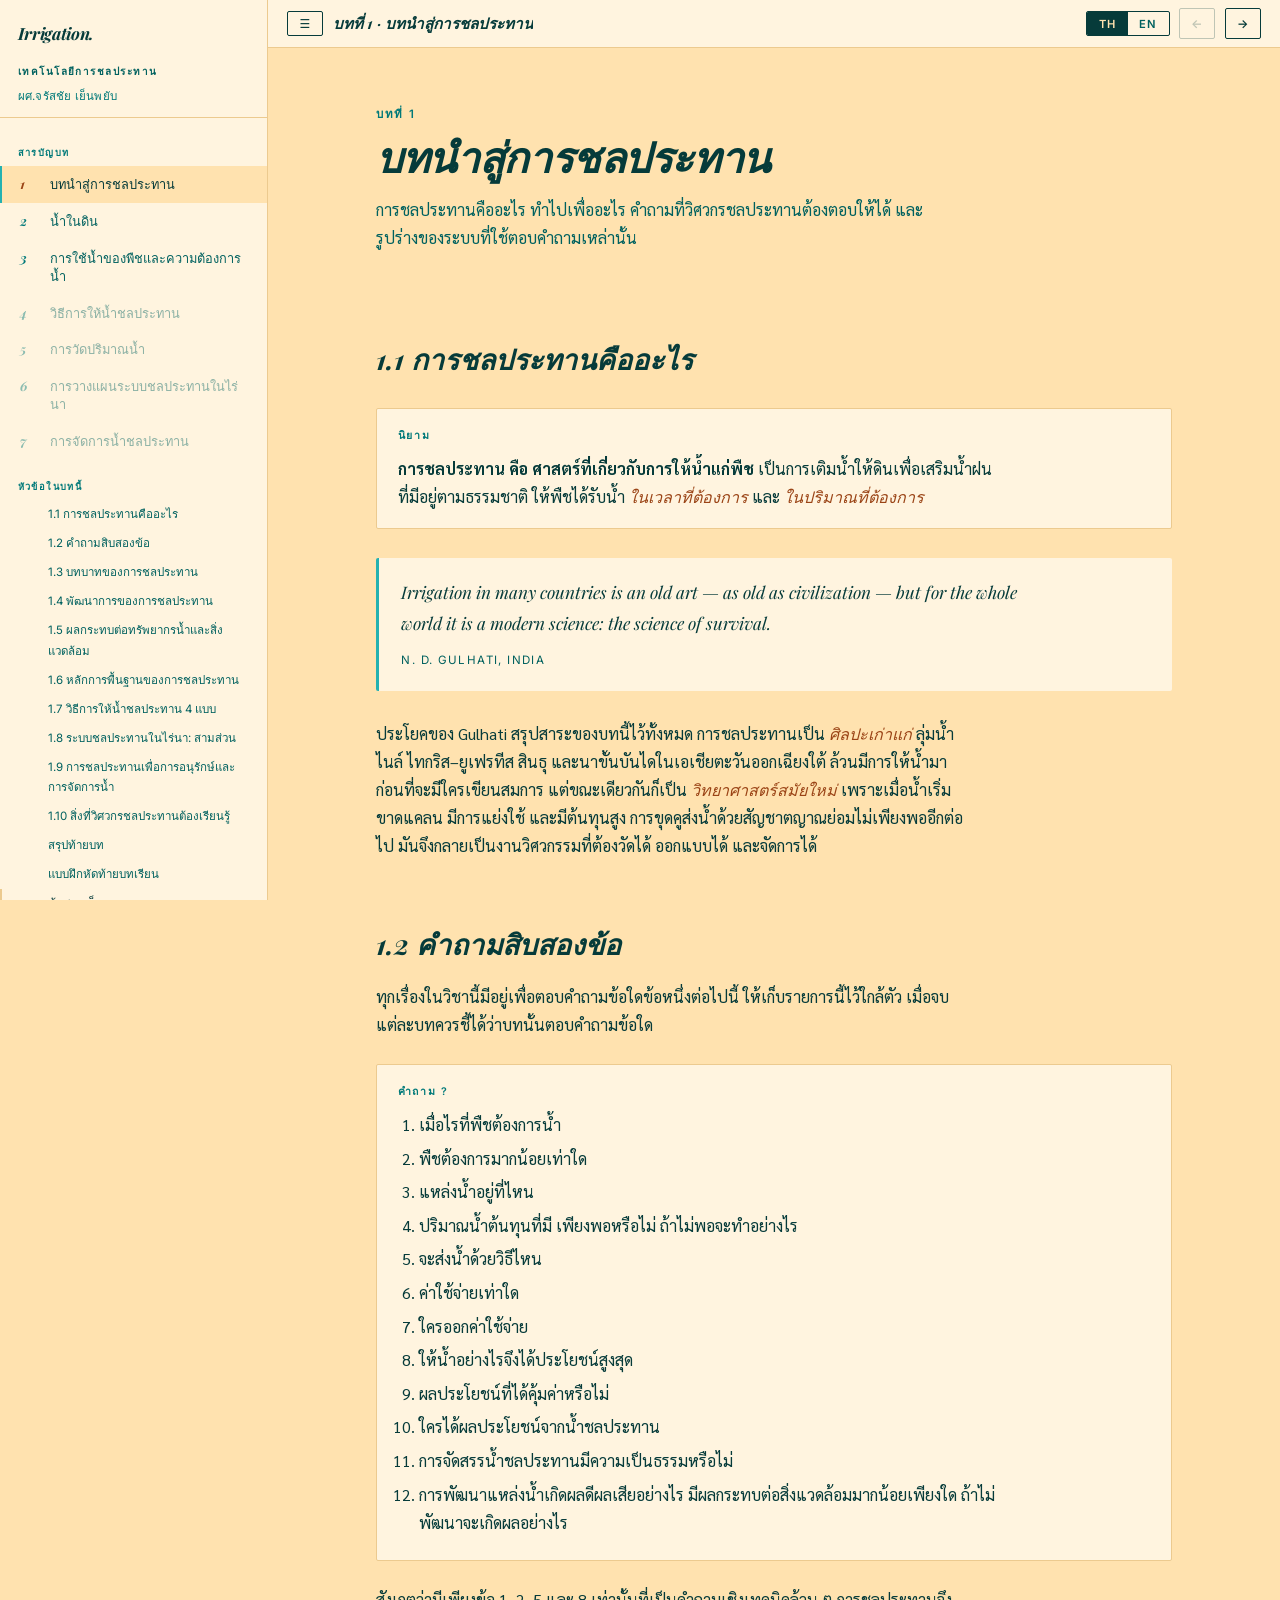
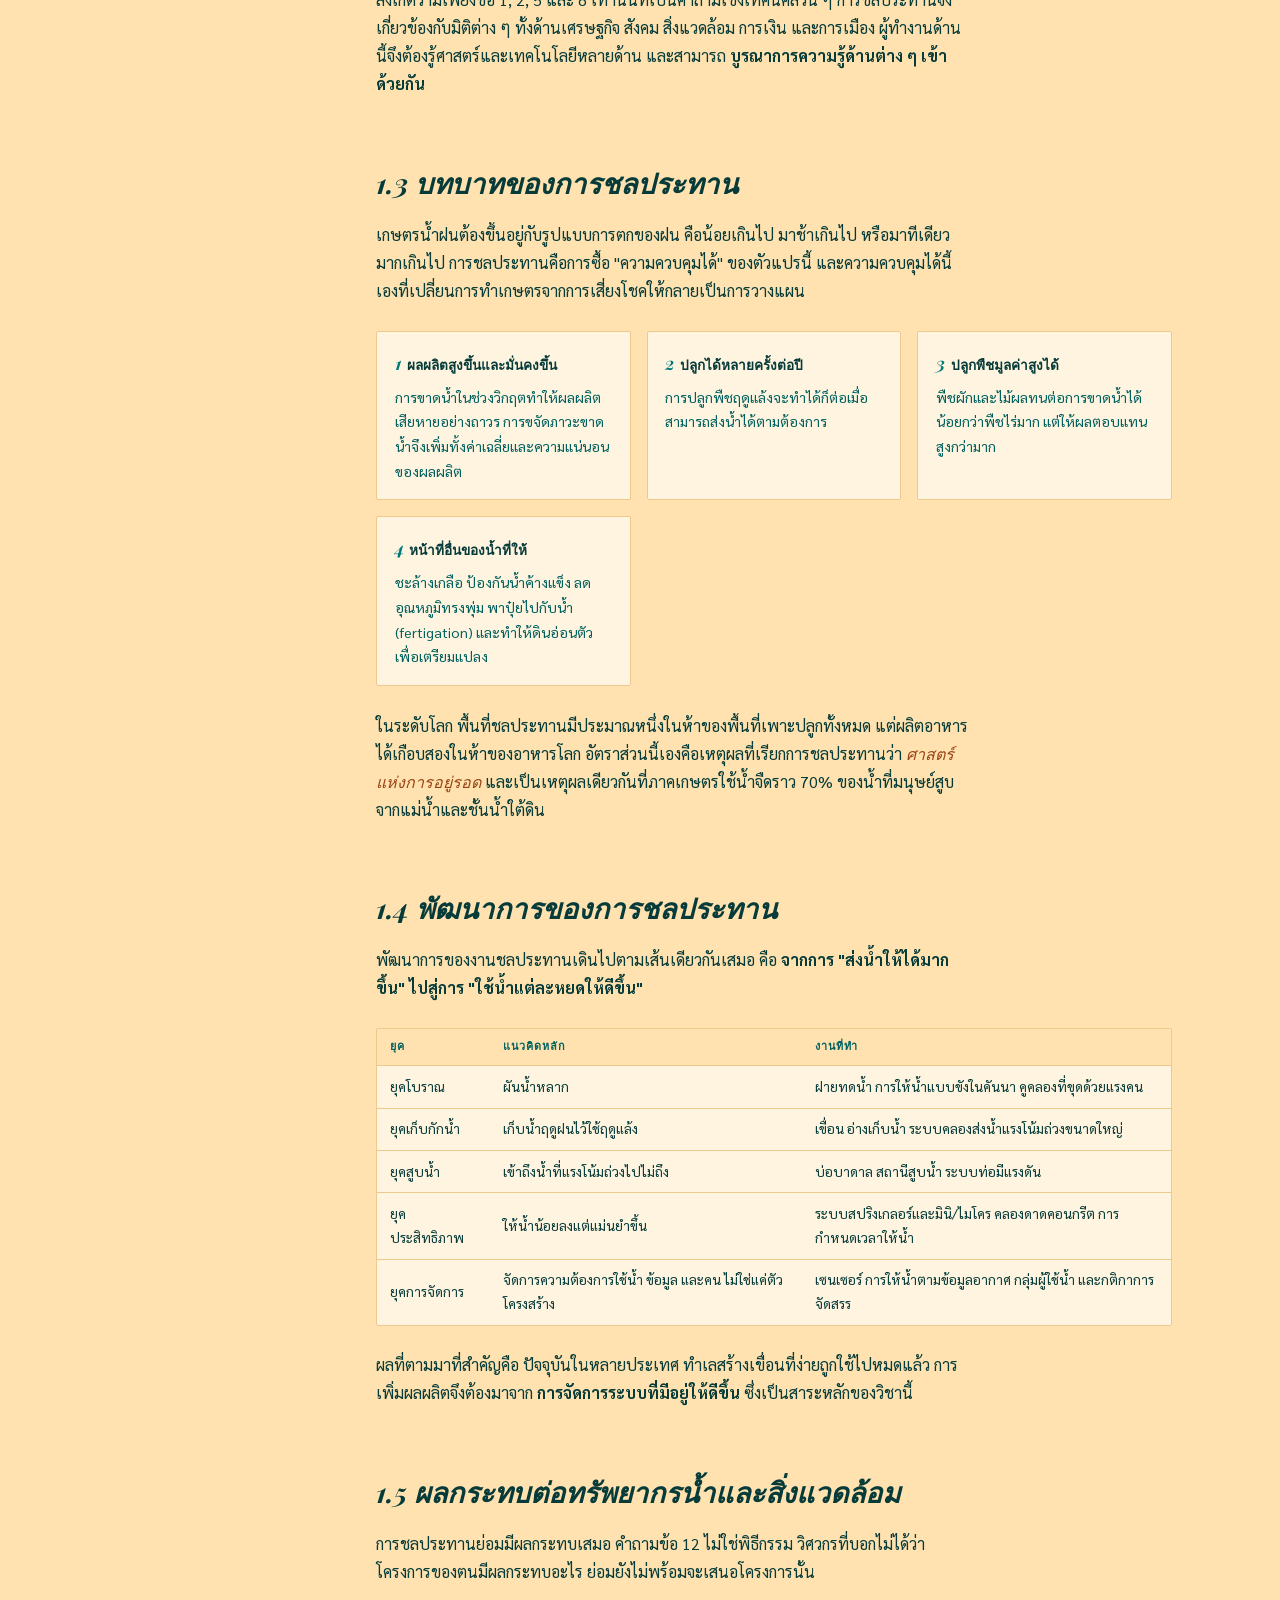
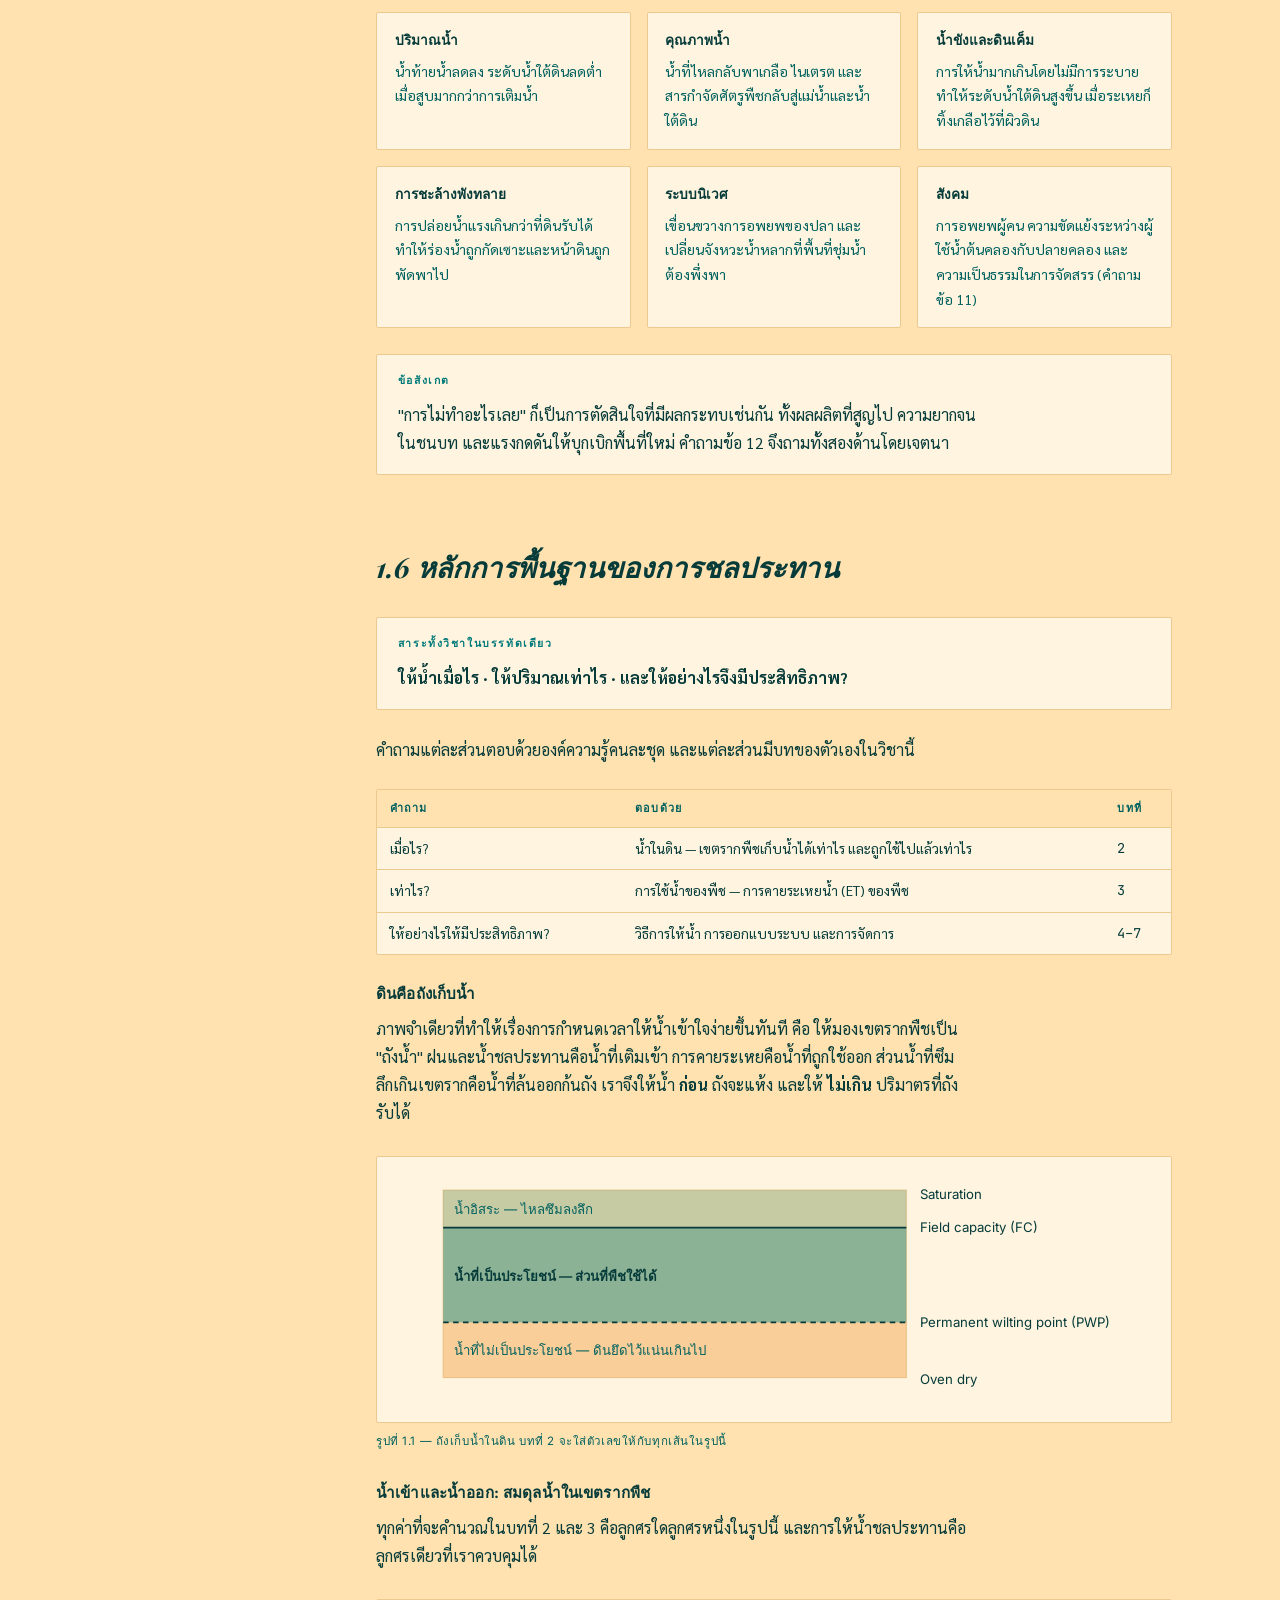
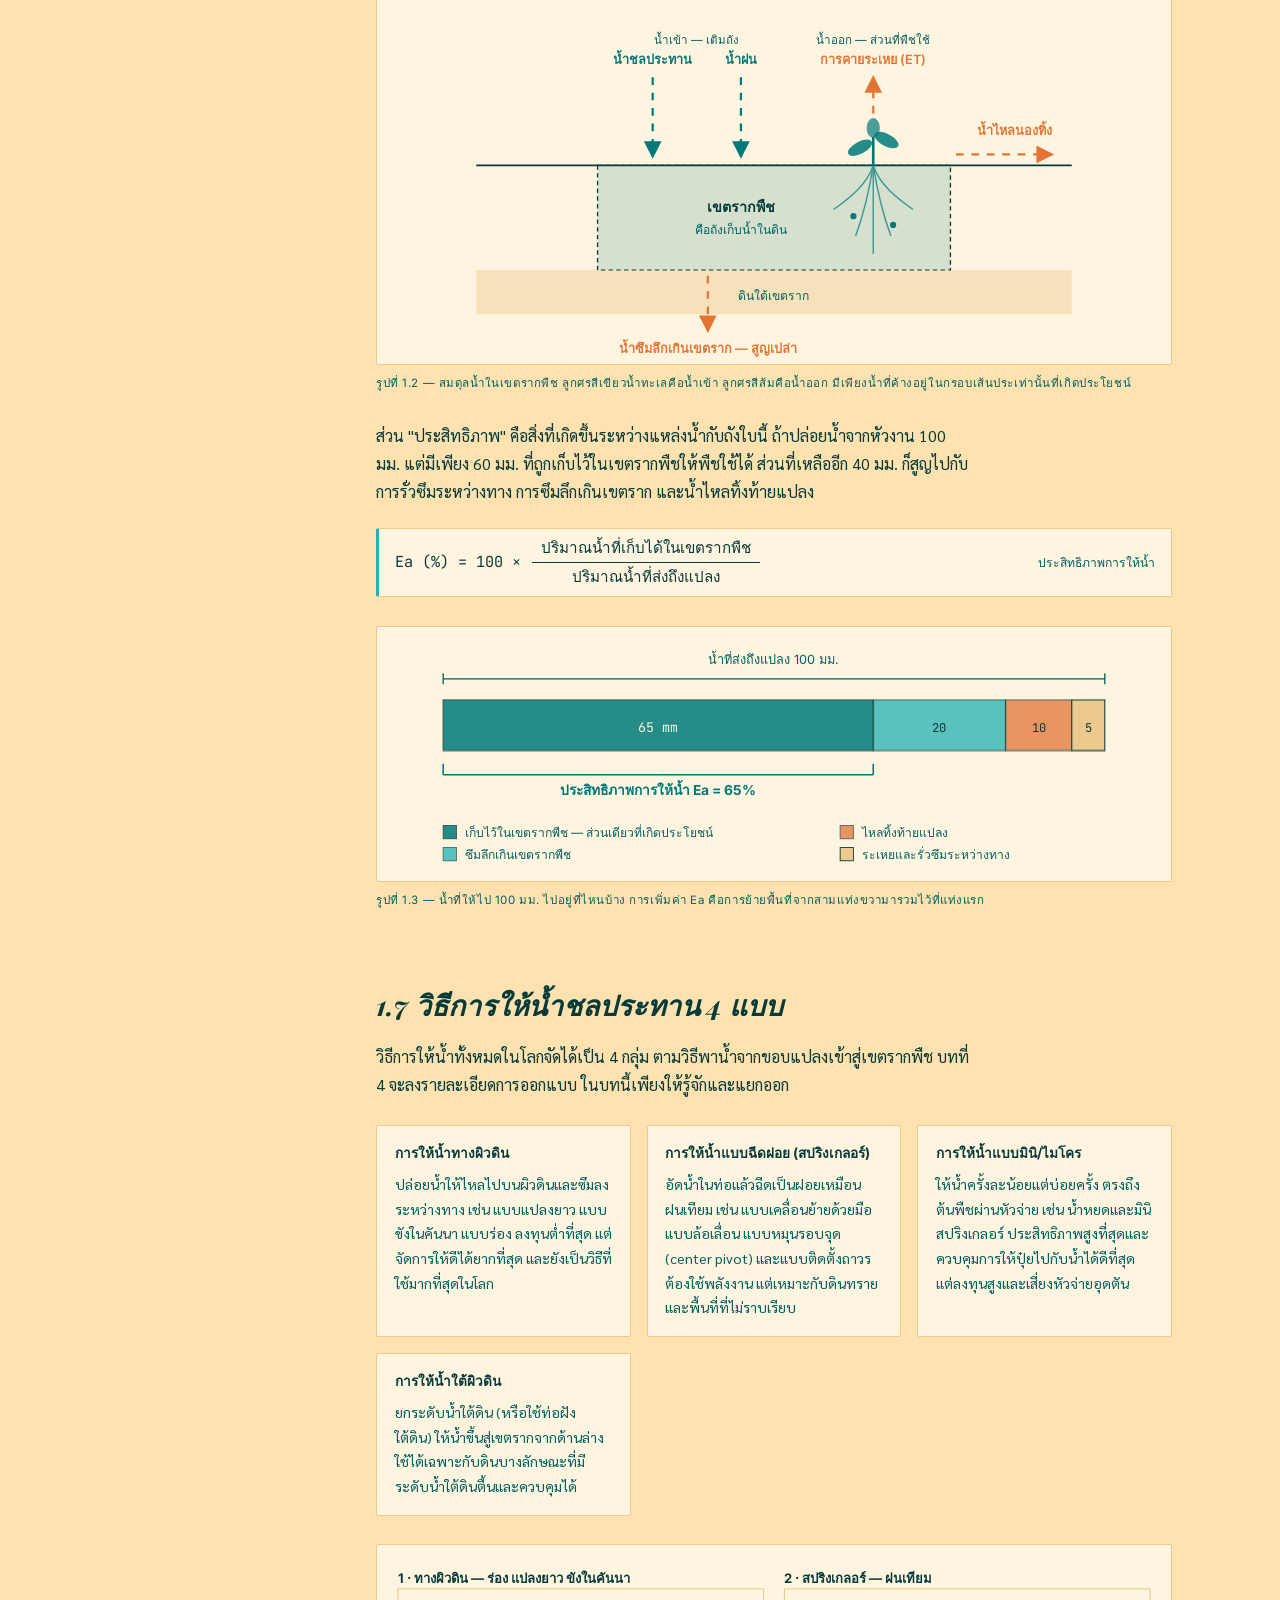
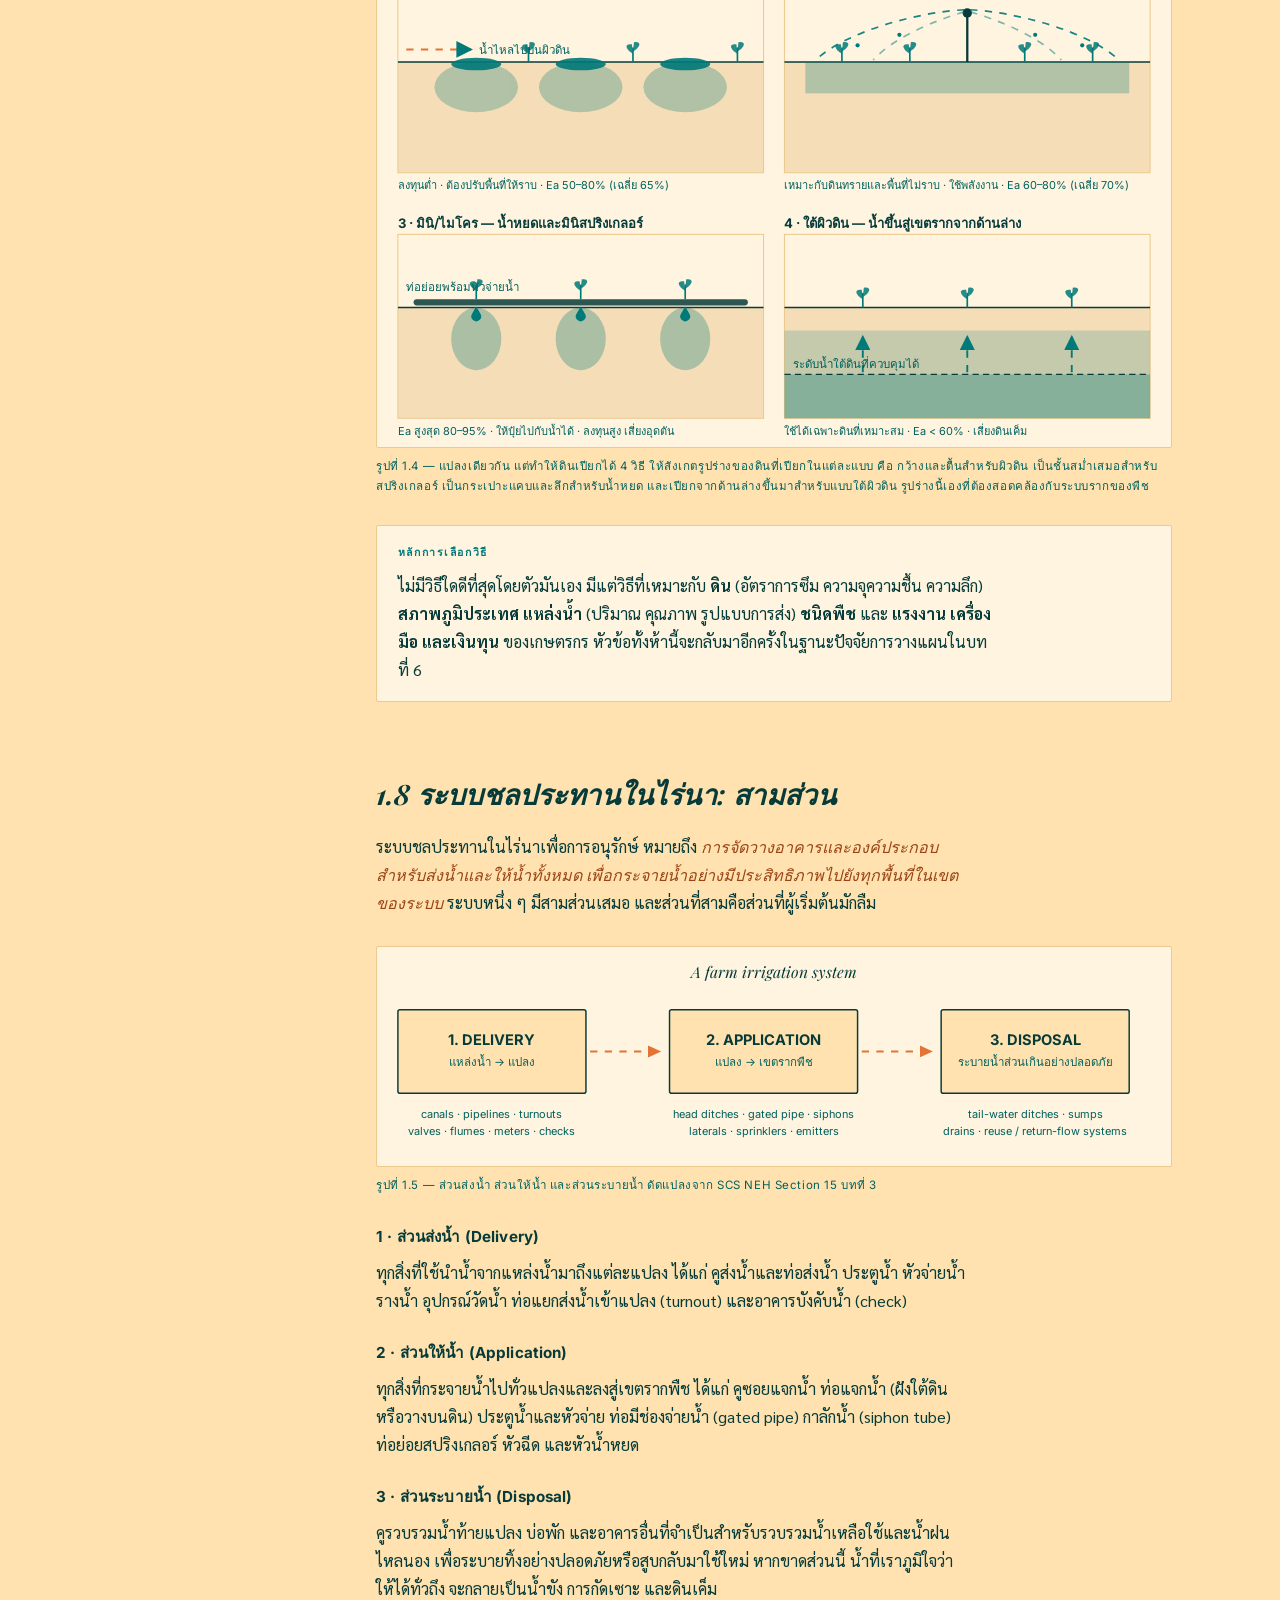
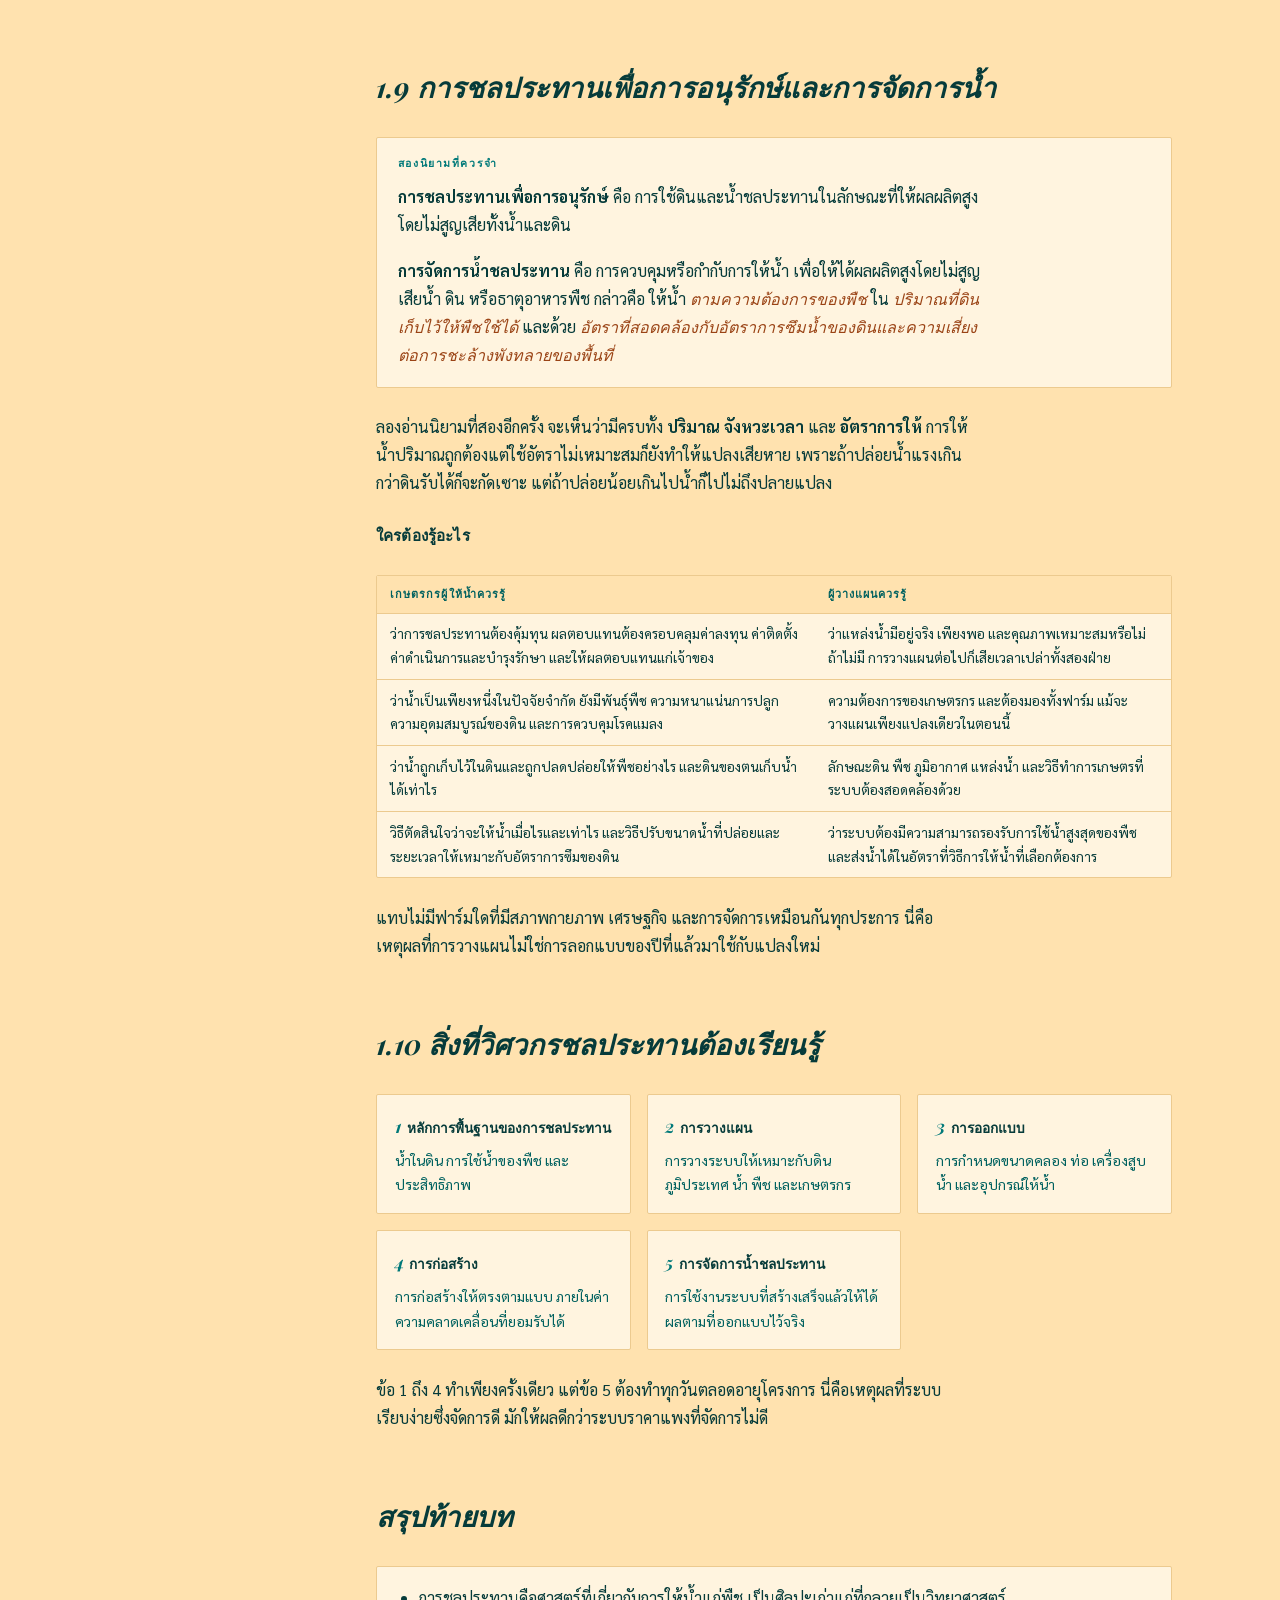
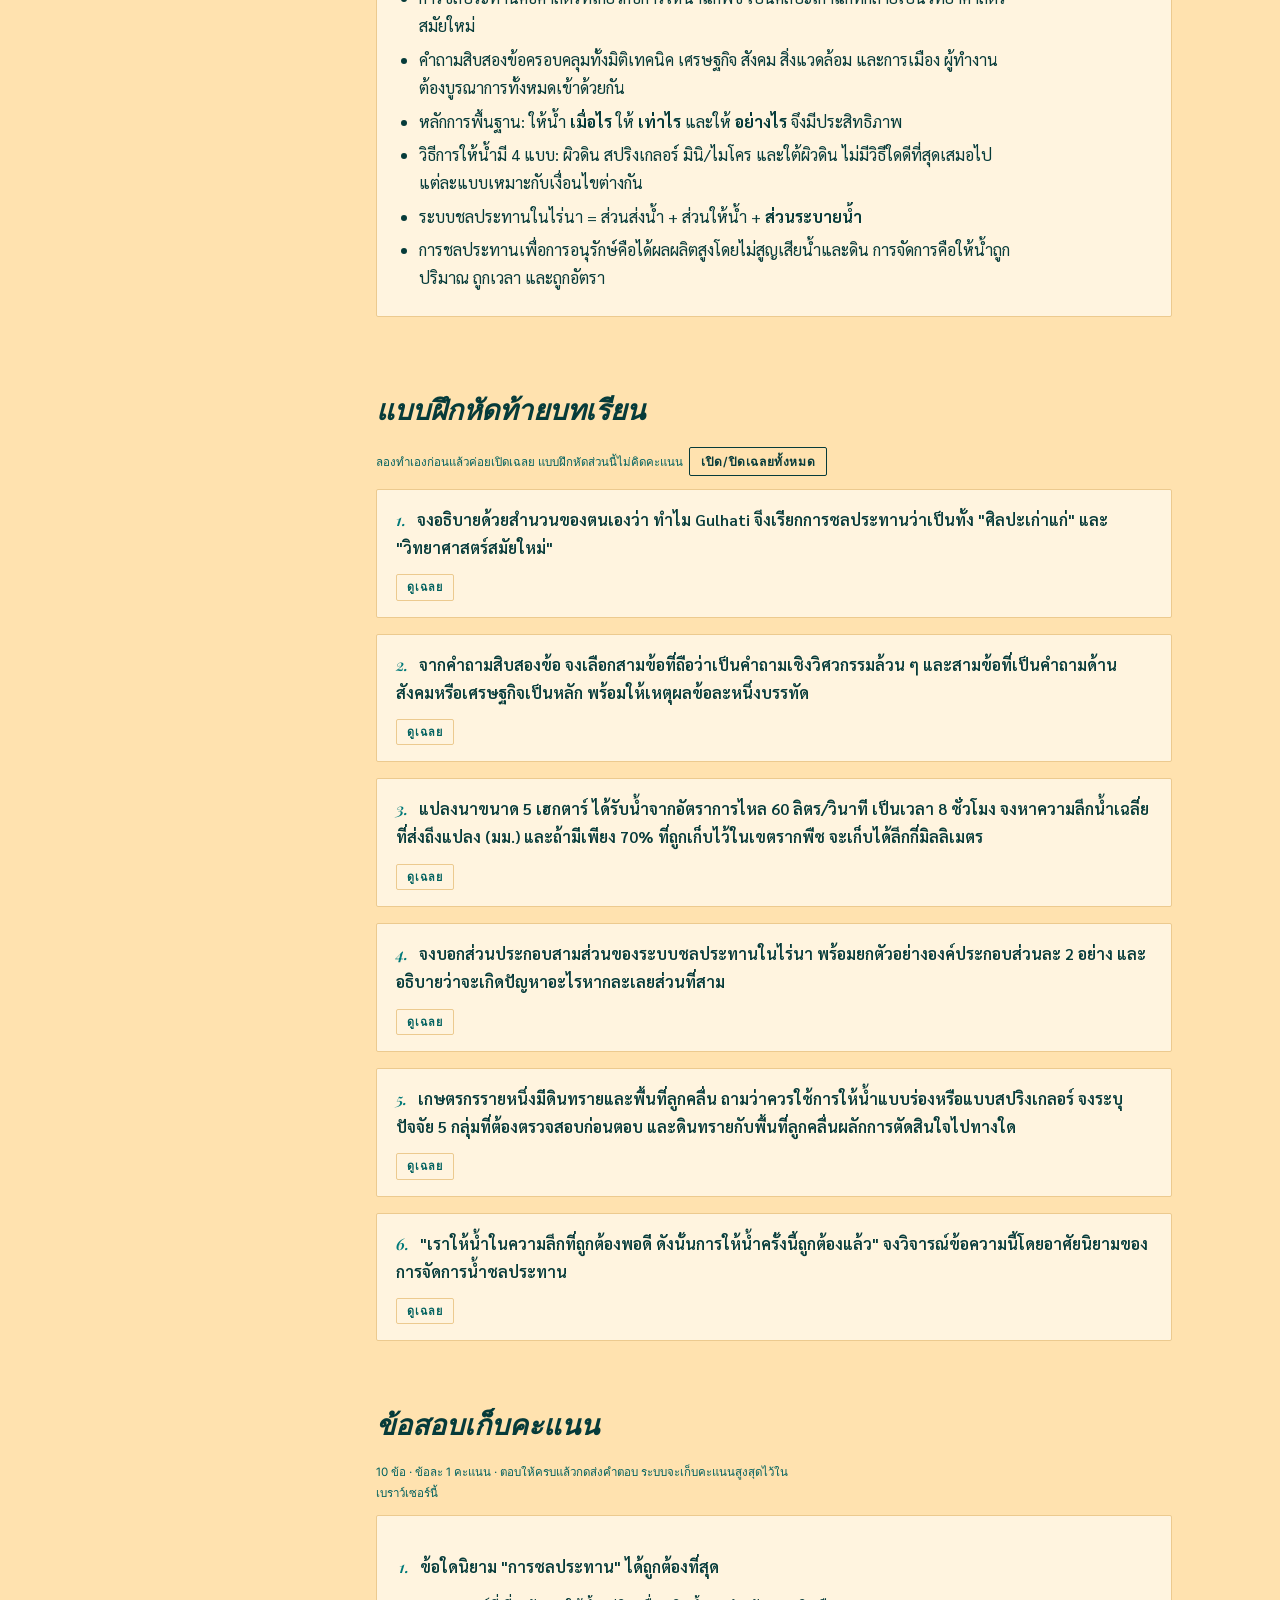
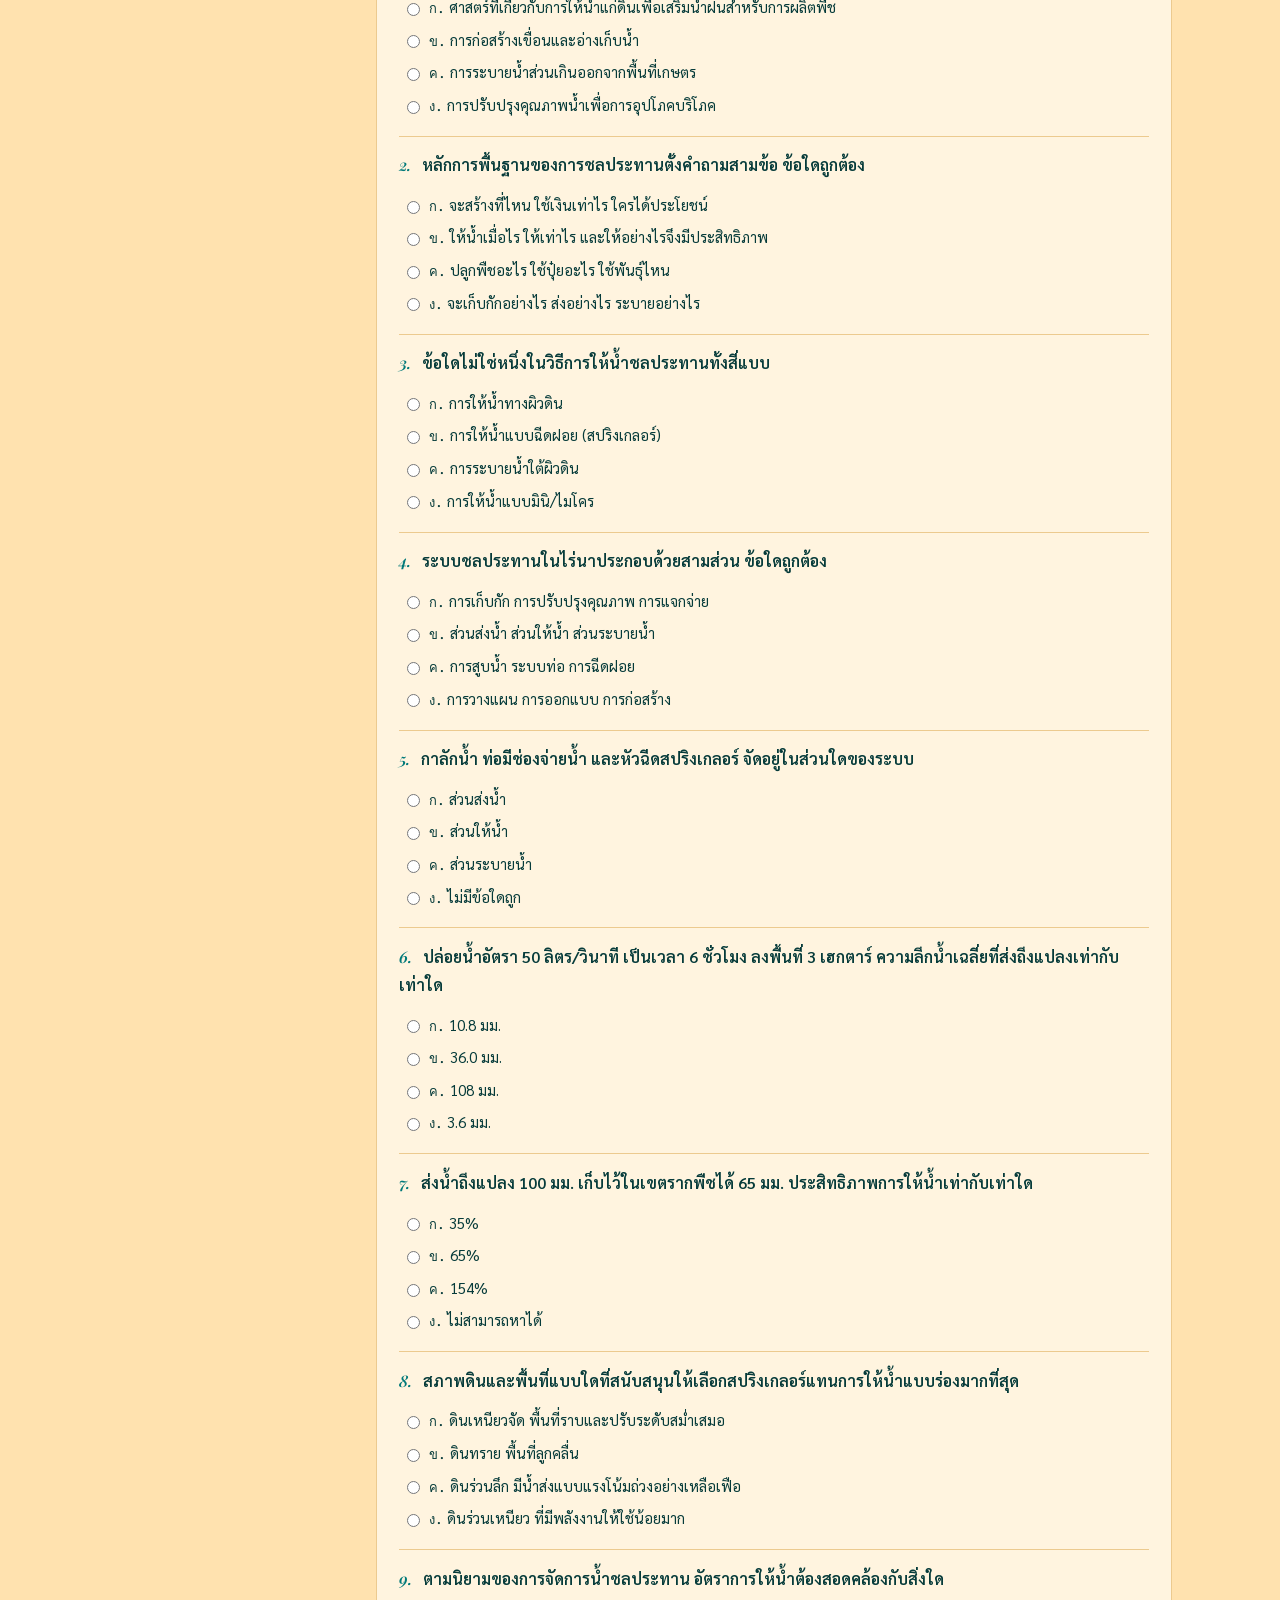
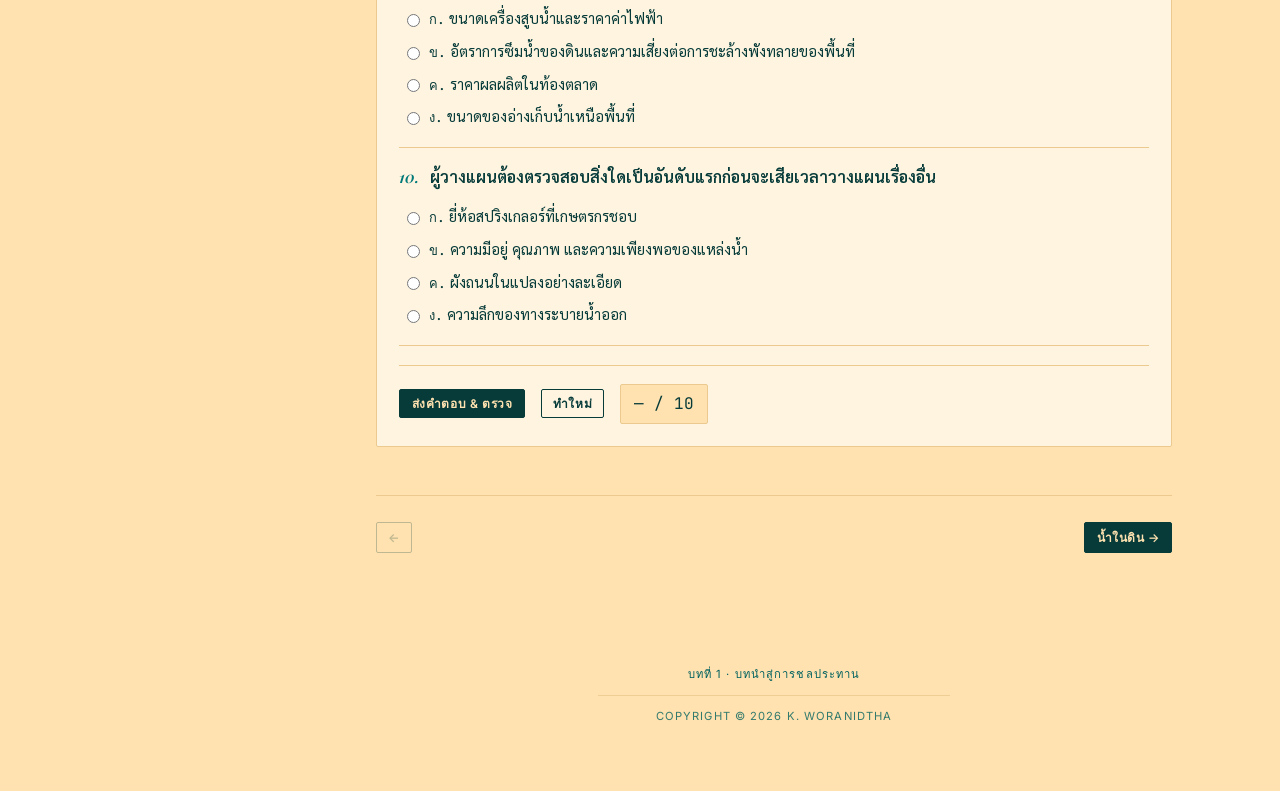
==== ch01.html @ 519aff83 "first commit" ====
<!DOCTYPE html>
<html lang="th">
<head>
<meta charset="UTF-8" />
<meta name="viewport" content="width=device-width, initial-scale=1.0" />
<title>บทที่ 1 บทนำสู่การชลประทาน · Irrigation Technology</title>
<link rel="preconnect" href="https://fonts.googleapis.com" />
<link rel="preconnect" href="https://fonts.gstatic.com" crossorigin />
<link href="https://fonts.googleapis.com/css2?family=Inter:wght@400;500;600;700&family=JetBrains+Mono:wght@400;500;600&family=Playfair+Display:ital,wght@0,400;0,700;1,400;1,700&family=Sarabun:wght@400;500;700&display=swap" rel="stylesheet" />
<link rel="stylesheet" href="css/theme.css" />
<link rel="stylesheet" href="css/style.css" />
</head>
<body data-chapter="ch01">

<div class="layout">

  <!-- ===== Sidebar (rendered by js/sidebar.js from the chapter registry) ===== -->
  <aside class="sidebar">
    <a class="sidebar-brand" href="index.html">Irrigation.</a>
    <div class="sidebar-title">
      <span class="en">Irrigation Technology</span>
      <span class="th">เทคโนโลยีการชลประทาน</span>
    </div>
    <nav id="sidebar-nav"></nav>
  </aside>
  <div class="scrim"></div>

  <!-- ===== Stage ===== -->
  <div class="stage">

    <div class="topbar">
      <div class="topbar-left">
        <button class="btn" id="toggle-sidebar" title="S">☰</button>
        <span class="topbar-title">
          <span class="en">1 · Introduction to Irrigation</span>
          <span class="th">บทที่ 1 · บทนำสู่การชลประทาน</span>
        </span>
      </div>
      <div class="topbar-right">
        <div class="lang-toggle" role="group" aria-label="Language">
          <button class="lang-btn" data-lang="th">TH</button>
          <button class="lang-btn" data-lang="en">EN</button>
        </div>
        <a class="btn" data-nav="prev" data-short="1">←</a>
        <a class="btn" data-nav="next" data-short="1">→</a>
      </div>
    </div>

    <article class="chapter">

      <header class="chapter-header">
        <span class="chapter-number">
          <span class="en">Chapter 1</span><span class="th">บทที่ 1</span>
        </span>
        <h1>
          <span class="en">Introduction to Irrigation</span>
          <span class="th">บทนำสู่การชลประทาน</span>
        </h1>
        <p class="chapter-lede">
          <span class="en">What irrigation is, why we do it, the questions an irrigation engineer must be able to answer, and the shape of the system that answers them.</span>
          <span class="th">การชลประทานคืออะไร ทำไปเพื่ออะไร คำถามที่วิศวกรชลประทานต้องตอบให้ได้ และรูปร่างของระบบที่ใช้ตอบคำถามเหล่านั้น</span>
        </p>
      </header>

      <!-- ===================== 1.1 ===================== -->
      <section id="s-what">
        <h2><span class="en">1.1 What is irrigation?</span><span class="th">1.1 การชลประทานคืออะไร</span></h2>

        <div class="box">
          <div class="box-title"><span class="en">Definition</span><span class="th">นิยาม</span></div>
          <p>
            <span class="en"><strong>Irrigation</strong> is the science of applying water to the soil to supplement the water supplied by rainfall, so that crops receive the water they need, at the time they need it, in the amount they need.</span>
            <span class="th"><strong>การชลประทาน คือ ศาสตร์ที่เกี่ยวกับการให้น้ำแก่พืช</strong> เป็นการเติมน้ำให้ดินเพื่อเสริมน้ำฝนที่มีอยู่ตามธรรมชาติ ให้พืชได้รับน้ำ <em>ในเวลาที่ต้องการ</em> และ <em>ในปริมาณที่ต้องการ</em></span>
          </p>
        </div>

        <div class="quote">
          <p>Irrigation in many countries is an old art — as old as civilization — but for the whole world it is a modern science: the science of survival.</p>
          <cite>N. D. Gulhati, India</cite>
        </div>

        <p>
          <span class="en">Gulhati's line contains the whole chapter in miniature. Irrigation is <em>old</em>: the Nile, the Tigris–Euphrates, the Indus and the rice terraces of Southeast Asia were all irrigated long before anyone wrote an equation about it. But it is also <em>modern</em>: the moment water becomes scarce, contested and expensive, digging a ditch by intuition is no longer enough. It becomes engineering — measured, designed, and managed.</span>
          <span class="th">ประโยคของ Gulhati สรุปสาระของบทนี้ไว้ทั้งหมด การชลประทานเป็น <em>ศิลปะเก่าแก่</em> ลุ่มน้ำไนล์ ไทกริส–ยูเฟรทีส สินธุ และนาขั้นบันไดในเอเชียตะวันออกเฉียงใต้ ล้วนมีการให้น้ำมาก่อนที่จะมีใครเขียนสมการ แต่ขณะเดียวกันก็เป็น <em>วิทยาศาสตร์สมัยใหม่</em> เพราะเมื่อน้ำเริ่มขาดแคลน มีการแย่งใช้ และมีต้นทุนสูง การขุดคูส่งน้ำด้วยสัญชาตญาณย่อมไม่เพียงพออีกต่อไป มันจึงกลายเป็นงานวิศวกรรมที่ต้องวัดได้ ออกแบบได้ และจัดการได้</span>
        </p>
      </section>

      <!-- ===================== 1.2 ===================== -->
      <section id="s-questions">
        <h2><span class="en">1.2 The twelve questions</span><span class="th">1.2 คำถามสิบสองข้อ</span></h2>

        <p>
          <span class="en">Everything in this course exists to answer one of the following questions. Keep the list nearby: at the end of every chapter you should be able to point to the question the chapter just answered.</span>
          <span class="th">ทุกเรื่องในวิชานี้มีอยู่เพื่อตอบคำถามข้อใดข้อหนึ่งต่อไปนี้ ให้เก็บรายการนี้ไว้ใกล้ตัว เมื่อจบแต่ละบทควรชี้ได้ว่าบทนั้นตอบคำถามข้อใด</span>
        </p>

        <div class="box">
          <div class="box-title"><span class="en">Questions ?</span><span class="th">คำถาม ?</span></div>
          <ol>
            <li><span class="en">When does the crop need water?</span><span class="th">เมื่อไรที่พืชต้องการน้ำ</span></li>
            <li><span class="en">How much water does it need?</span><span class="th">พืชต้องการมากน้อยเท่าใด</span></li>
            <li><span class="en">Where is the water source?</span><span class="th">แหล่งน้ำอยู่ที่ไหน</span></li>
            <li><span class="en">Is the available supply enough? If not, what then?</span><span class="th">ปริมาณน้ำต้นทุนที่มี เพียงพอหรือไม่ ถ้าไม่พอจะทำอย่างไร</span></li>
            <li><span class="en">By what method will the water be conveyed and applied?</span><span class="th">จะส่งน้ำด้วยวิธีไหน</span></li>
            <li><span class="en">What does it cost?</span><span class="th">ค่าใช้จ่ายเท่าใด</span></li>
            <li><span class="en">Who pays that cost?</span><span class="th">ใครออกค่าใช้จ่าย</span></li>
            <li><span class="en">How should water be applied for the greatest benefit?</span><span class="th">ให้น้ำอย่างไรจึงได้ประโยชน์สูงสุด</span></li>
            <li><span class="en">Are the benefits worth it?</span><span class="th">ผลประโยชน์ที่ได้คุ้มค่าหรือไม่</span></li>
            <li><span class="en">Who benefits from the irrigation water?</span><span class="th">ใครได้ผลประโยชน์จากน้ำชลประทาน</span></li>
            <li><span class="en">Is the water allocation fair?</span><span class="th">การจัดสรรน้ำชลประทานมีความเป็นธรรมหรือไม่</span></li>
            <li><span class="en">What are the gains and losses of developing a water source? How large is the environmental impact — and what happens if we do <em>not</em> develop it?</span><span class="th">การพัฒนาแหล่งน้ำเกิดผลดีผลเสียอย่างไร มีผลกระทบต่อสิ่งแวดล้อมมากน้อยเพียงใด ถ้าไม่พัฒนาจะเกิดผลอย่างไร</span></li>
          </ol>
        </div>

        <p>
          <span class="en">Notice that only questions 1, 2, 5 and 8 are purely technical. Irrigation therefore touches economics, society, the environment, finance and politics at the same time. The engineer must know several sciences and technologies, and be able to <strong>integrate</strong> them.</span>
          <span class="th">สังเกตว่ามีเพียงข้อ 1, 2, 5 และ 8 เท่านั้นที่เป็นคำถามเชิงเทคนิคล้วน ๆ การชลประทานจึงเกี่ยวข้องกับมิติต่าง ๆ ทั้งด้านเศรษฐกิจ สังคม สิ่งแวดล้อม การเงิน และการเมือง ผู้ทำงานด้านนี้จึงต้องรู้ศาสตร์และเทคโนโลยีหลายด้าน และสามารถ <strong>บูรณาการความรู้ด้านต่าง ๆ เข้าด้วยกัน</strong></span>
        </p>
      </section>

      <!-- ===================== 1.3 ===================== -->
      <section id="s-role">
        <h2><span class="en">1.3 The role of irrigation</span><span class="th">1.3 บทบาทของการชลประทาน</span></h2>

        <p>
          <span class="en">Rain-fed farming is at the mercy of the rainfall pattern: too little, too late, or too much at once. Irrigation buys control over that variable — and control is what turns farming from a gamble into a plan.</span>
          <span class="th">เกษตรน้ำฝนต้องขึ้นอยู่กับรูปแบบการตกของฝน คือน้อยเกินไป มาช้าเกินไป หรือมาทีเดียวมากเกินไป การชลประทานคือการซื้อ "ความควบคุมได้" ของตัวแปรนี้ และความควบคุมได้นี้เองที่เปลี่ยนการทำเกษตรจากการเสี่ยงโชคให้กลายเป็นการวางแผน</span>
        </p>

        <div class="cards">
          <div class="card">
            <h4><span class="card-num">1</span><span class="en">Higher and more stable yield</span><span class="th">ผลผลิตสูงขึ้นและมั่นคงขึ้น</span></h4>
            <p><span class="en">Water stress at a critical growth stage costs yield permanently. Removing it raises both the average and the reliability.</span><span class="th">การขาดน้ำในช่วงวิกฤตทำให้ผลผลิตเสียหายอย่างถาวร การขจัดภาวะขาดน้ำจึงเพิ่มทั้งค่าเฉลี่ยและความแน่นอนของผลผลิต</span></p>
          </div>
          <div class="card">
            <h4><span class="card-num">2</span><span class="en">More crops per year</span><span class="th">ปลูกได้หลายครั้งต่อปี</span></h4>
            <p><span class="en">A dry-season crop is only possible where water can be delivered on demand.</span><span class="th">การปลูกพืชฤดูแล้งจะทำได้ก็ต่อเมื่อสามารถส่งน้ำได้ตามต้องการ</span></p>
          </div>
          <div class="card">
            <h4><span class="card-num">3</span><span class="en">Higher-value crops</span><span class="th">ปลูกพืชมูลค่าสูงได้</span></h4>
            <p><span class="en">Vegetables and fruit are far less tolerant of water shortage than field crops, but pay far better.</span><span class="th">พืชผักและไม้ผลทนต่อการขาดน้ำได้น้อยกว่าพืชไร่มาก แต่ให้ผลตอบแทนสูงกว่ามาก</span></p>
          </div>
          <div class="card">
            <h4><span class="card-num">4</span><span class="en">Other functions of applied water</span><span class="th">หน้าที่อื่นของน้ำที่ให้</span></h4>
            <p><span class="en">Leaching salts, frost protection, cooling the canopy, carrying fertiliser (fertigation), softening soil for tillage.</span><span class="th">ชะล้างเกลือ ป้องกันน้ำค้างแข็ง ลดอุณหภูมิทรงพุ่ม พาปุ๋ยไปกับน้ำ (fertigation) และทำให้ดินอ่อนตัวเพื่อเตรียมแปลง</span></p>
          </div>
        </div>

        <p>
          <span class="en">Globally, irrigated land is roughly one-fifth of all cultivated land but produces close to two-fifths of the world's food. That ratio is the reason irrigation is called <em>the science of survival</em> — and also the reason agriculture withdraws around 70% of the fresh water humans take from rivers and aquifers.</span>
          <span class="th">ในระดับโลก พื้นที่ชลประทานมีประมาณหนึ่งในห้าของพื้นที่เพาะปลูกทั้งหมด แต่ผลิตอาหารได้เกือบสองในห้าของอาหารโลก อัตราส่วนนี้เองคือเหตุผลที่เรียกการชลประทานว่า <em>ศาสตร์แห่งการอยู่รอด</em> และเป็นเหตุผลเดียวกันที่ภาคเกษตรใช้น้ำจืดราว 70% ของน้ำที่มนุษย์สูบจากแม่น้ำและชั้นน้ำใต้ดิน</span>
        </p>
      </section>

      <!-- ===================== 1.4 ===================== -->
      <section id="s-development">
        <h2><span class="en">1.4 Irrigation development</span><span class="th">1.4 พัฒนาการของการชลประทาน</span></h2>

        <p>
          <span class="en">Development has moved along one continuous line: <strong>from moving more water, to using each drop better.</strong></span>
          <span class="th">พัฒนาการของงานชลประทานเดินไปตามเส้นเดียวกันเสมอ คือ <strong>จากการ "ส่งน้ำให้ได้มากขึ้น" ไปสู่การ "ใช้น้ำแต่ละหยดให้ดีขึ้น"</strong></span>
        </p>

        <div class="table-wrap">
          <table>
            <thead>
              <tr>
                <th><span class="en">Era</span><span class="th">ยุค</span></th>
                <th><span class="en">Driving idea</span><span class="th">แนวคิดหลัก</span></th>
                <th><span class="en">Typical works</span><span class="th">งานที่ทำ</span></th>
              </tr>
            </thead>
            <tbody>
              <tr>
                <td><span class="en">Ancient</span><span class="th">ยุคโบราณ</span></td>
                <td><span class="en">Divert the flood</span><span class="th">ผันน้ำหลาก</span></td>
                <td><span class="en">Diversion weirs, basin irrigation, canals dug by hand</span><span class="th">ฝายทดน้ำ การให้น้ำแบบขังในคันนา คูคลองที่ขุดด้วยแรงคน</span></td>
              </tr>
              <tr>
                <td><span class="en">Storage era</span><span class="th">ยุคเก็บกักน้ำ</span></td>
                <td><span class="en">Store wet-season water for the dry season</span><span class="th">เก็บน้ำฤดูฝนไว้ใช้ฤดูแล้ง</span></td>
                <td><span class="en">Dams, reservoirs, large gravity canal networks</span><span class="th">เขื่อน อ่างเก็บน้ำ ระบบคลองส่งน้ำแรงโน้มถ่วงขนาดใหญ่</span></td>
              </tr>
              <tr>
                <td><span class="en">Pumping era</span><span class="th">ยุคสูบน้ำ</span></td>
                <td><span class="en">Reach water that gravity cannot</span><span class="th">เข้าถึงน้ำที่แรงโน้มถ่วงไปไม่ถึง</span></td>
                <td><span class="en">Tube wells, pump stations, pressurised pipelines</span><span class="th">บ่อบาดาล สถานีสูบน้ำ ระบบท่อมีแรงดัน</span></td>
              </tr>
              <tr>
                <td><span class="en">Efficiency era</span><span class="th">ยุคประสิทธิภาพ</span></td>
                <td><span class="en">Apply less water, more precisely</span><span class="th">ให้น้ำน้อยลงแต่แม่นยำขึ้น</span></td>
                <td><span class="en">Sprinkler and micro-irrigation, lined canals, scheduling</span><span class="th">ระบบสปริงเกลอร์และมินิ/ไมโคร คลองดาดคอนกรีต การกำหนดเวลาให้น้ำ</span></td>
              </tr>
              <tr>
                <td><span class="en">Management era</span><span class="th">ยุคการจัดการ</span></td>
                <td><span class="en">Manage demand, data and people — not just structures</span><span class="th">จัดการความต้องการใช้น้ำ ข้อมูล และคน ไม่ใช่แค่ตัวโครงสร้าง</span></td>
                <td><span class="en">Sensors, weather-based scheduling, water-user organisations, allocation rules</span><span class="th">เซนเซอร์ การให้น้ำตามข้อมูลอากาศ กลุ่มผู้ใช้น้ำ และกติกาการจัดสรร</span></td>
              </tr>
            </tbody>
          </table>
        </div>

        <p>
          <span class="en">The important consequence: in most countries today the easy dam sites are already taken. New production has to come from <strong>managing existing systems better</strong>, which is exactly what this course is about.</span>
          <span class="th">ผลที่ตามมาที่สำคัญคือ ปัจจุบันในหลายประเทศ ทำเลสร้างเขื่อนที่ง่ายถูกใช้ไปหมดแล้ว การเพิ่มผลผลิตจึงต้องมาจาก <strong>การจัดการระบบที่มีอยู่ให้ดีขึ้น</strong> ซึ่งเป็นสาระหลักของวิชานี้</span>
        </p>
      </section>

      <!-- ===================== 1.5 ===================== -->
      <section id="s-impact">
        <h2><span class="en">1.5 Impact on water resources and the environment</span><span class="th">1.5 ผลกระทบต่อทรัพยากรน้ำและสิ่งแวดล้อม</span></h2>

        <p>
          <span class="en">Irrigation is never free of consequence. Question 12 of the list is not a formality — an engineer who cannot name the impacts of a project is not qualified to propose it.</span>
          <span class="th">การชลประทานย่อมมีผลกระทบเสมอ คำถามข้อ 12 ไม่ใช่พิธีกรรม วิศวกรที่บอกไม่ได้ว่าโครงการของตนมีผลกระทบอะไร ย่อมยังไม่พร้อมจะเสนอโครงการนั้น</span>
        </p>

        <div class="cards">
          <div class="card">
            <h4><span class="en">Water quantity</span><span class="th">ปริมาณน้ำ</span></h4>
            <p><span class="en">Reduced downstream flow, falling groundwater tables when pumping exceeds recharge.</span><span class="th">น้ำท้ายน้ำลดลง ระดับน้ำใต้ดินลดต่ำเมื่อสูบมากกว่าการเติมน้ำ</span></p>
          </div>
          <div class="card">
            <h4><span class="en">Water quality</span><span class="th">คุณภาพน้ำ</span></h4>
            <p><span class="en">Return flow carries salts, nitrate and pesticide back to rivers and aquifers.</span><span class="th">น้ำที่ไหลกลับพาเกลือ ไนเตรต และสารกำจัดศัตรูพืชกลับสู่แม่น้ำและน้ำใต้ดิน</span></p>
          </div>
          <div class="card">
            <h4><span class="en">Waterlogging &amp; salinity</span><span class="th">น้ำขังและดินเค็ม</span></h4>
            <p><span class="en">Over-application without drainage raises the water table; evaporation then leaves salt at the surface.</span><span class="th">การให้น้ำมากเกินโดยไม่มีการระบายทำให้ระดับน้ำใต้ดินสูงขึ้น เมื่อระเหยก็ทิ้งเกลือไว้ที่ผิวดิน</span></p>
          </div>
          <div class="card">
            <h4><span class="en">Erosion</span><span class="th">การชะล้างพังทลาย</span></h4>
            <p><span class="en">Stream size larger than the soil can take scours furrows and carries topsoil away.</span><span class="th">การปล่อยน้ำแรงเกินกว่าที่ดินรับได้ ทำให้ร่องน้ำถูกกัดเซาะและหน้าดินถูกพัดพาไป</span></p>
          </div>
          <div class="card">
            <h4><span class="en">Ecosystems</span><span class="th">ระบบนิเวศ</span></h4>
            <p><span class="en">Dams block fish migration and change the flood pulse that wetlands depend on.</span><span class="th">เขื่อนขวางการอพยพของปลา และเปลี่ยนจังหวะน้ำหลากที่พื้นที่ชุ่มน้ำต้องพึ่งพา</span></p>
          </div>
          <div class="card">
            <h4><span class="en">Social</span><span class="th">สังคม</span></h4>
            <p><span class="en">Resettlement, conflict between head-end and tail-end users, and questions of fairness (question 11).</span><span class="th">การอพยพผู้คน ความขัดแย้งระหว่างผู้ใช้น้ำต้นคลองกับปลายคลอง และความเป็นธรรมในการจัดสรร (คำถามข้อ 11)</span></p>
          </div>
        </div>

        <div class="box">
          <div class="box-title"><span class="en">Note</span><span class="th">ข้อสังเกต</span></div>
          <p>
            <span class="en">"Do nothing" is also a decision with impacts — lost production, rural poverty and pressure to clear new land. Question 12 deliberately asks both sides.</span>
            <span class="th">"การไม่ทำอะไรเลย" ก็เป็นการตัดสินใจที่มีผลกระทบเช่นกัน ทั้งผลผลิตที่สูญไป ความยากจนในชนบท และแรงกดดันให้บุกเบิกพื้นที่ใหม่ คำถามข้อ 12 จึงถามทั้งสองด้านโดยเจตนา</span>
          </p>
        </div>
      </section>

      <!-- ===================== 1.6 ===================== -->
      <section id="s-principle">
        <h2><span class="en">1.6 The basic principle of irrigation</span><span class="th">1.6 หลักการพื้นฐานของการชลประทาน</span></h2>

        <div class="box">
          <div class="box-title"><span class="en">The whole subject in one line</span><span class="th">สาระทั้งวิชาในบรรทัดเดียว</span></div>
          <p>
            <span class="en"><strong>When to irrigate · how much water should be applied · and how to apply it efficiently?</strong></span>
            <span class="th"><strong>ให้น้ำเมื่อไร · ให้ปริมาณเท่าไร · และให้อย่างไรจึงมีประสิทธิภาพ?</strong></span>
          </p>
        </div>

        <p>
          <span class="en">Each part of the question is answered by a different body of knowledge, and each has its own chapter later in this course:</span>
          <span class="th">คำถามแต่ละส่วนตอบด้วยองค์ความรู้คนละชุด และแต่ละส่วนมีบทของตัวเองในวิชานี้</span>
        </p>

        <div class="table-wrap">
          <table>
            <thead>
              <tr>
                <th><span class="en">Question</span><span class="th">คำถาม</span></th>
                <th><span class="en">Answered by</span><span class="th">ตอบด้วย</span></th>
                <th><span class="en">Chapter</span><span class="th">บทที่</span></th>
              </tr>
            </thead>
            <tbody>
              <tr>
                <td><span class="en">When?</span><span class="th">เมื่อไร?</span></td>
                <td><span class="en">Soil water — how much water the root zone can hold and how much has been used up</span><span class="th">น้ำในดิน — เขตรากพืชเก็บน้ำได้เท่าไร และถูกใช้ไปแล้วเท่าไร</span></td>
                <td class="num">2</td>
              </tr>
              <tr>
                <td><span class="en">How much?</span><span class="th">เท่าไร?</span></td>
                <td><span class="en">Crop consumptive use — evapotranspiration (ET) of the crop</span><span class="th">การใช้น้ำของพืช — การคายระเหยน้ำ (ET) ของพืช</span></td>
                <td class="num">3</td>
              </tr>
              <tr>
                <td><span class="en">How, efficiently?</span><span class="th">ให้อย่างไรให้มีประสิทธิภาพ?</span></td>
                <td><span class="en">Irrigation method, system design and management</span><span class="th">วิธีการให้น้ำ การออกแบบระบบ และการจัดการ</span></td>
                <td class="num">4–7</td>
              </tr>
            </tbody>
          </table>
        </div>

        <h3><span class="en">The soil as a water reservoir</span><span class="th">ดินคือถังเก็บน้ำ</span></h3>
        <p>
          <span class="en">The single mental model that makes irrigation scheduling obvious: the root zone is a tank. Rain and irrigation fill it; evapotranspiration empties it; deep percolation is overflow out of the bottom. You irrigate before the tank runs dry, and you add no more than the tank can hold.</span>
          <span class="th">ภาพจำเดียวที่ทำให้เรื่องการกำหนดเวลาให้น้ำเข้าใจง่ายขึ้นทันที คือ ให้มองเขตรากพืชเป็น "ถังน้ำ" ฝนและน้ำชลประทานคือน้ำที่เติมเข้า การคายระเหยคือน้ำที่ถูกใช้ออก ส่วนน้ำที่ซึมลึกเกินเขตรากคือน้ำที่ล้นออกก้นถัง เราจึงให้น้ำ <strong>ก่อน</strong> ถังจะแห้ง และให้ <strong>ไม่เกิน</strong> ปริมาตรที่ถังรับได้</span>
        </p>

        <figure>
          <svg viewBox="0 0 720 240" role="img" aria-label="Soil water reservoir">
            <rect x="60" y="30" width="420" height="170" fill="var(--bg)" stroke="var(--rule)"/>
            <rect class="fig-pulse" style="--o1:.10;--o2:.30" x="60" y="30" width="420" height="34" fill="var(--accent)" opacity=".22"/>
            <rect x="60" y="64" width="420" height="86" fill="var(--accent)" opacity=".45"/>
            <rect x="60" y="150" width="420" height="50" fill="var(--accent-hot)" opacity=".18"/>
            <line x1="60" y1="64" x2="480" y2="64" stroke="var(--ink)" stroke-width="1.5"/>
            <line x1="60" y1="150" x2="480" y2="150" stroke="var(--ink)" stroke-width="1.5" stroke-dasharray="5 4"/>
            <g font-family="Inter, sans-serif" font-size="12" fill="var(--ink)">
              <text x="492" y="38">Saturation</text>
              <text x="492" y="68">Field capacity (FC)</text>
              <text x="492" y="154">Permanent wilting point (PWP)</text>
              <text x="492" y="206">Oven dry</text>
            </g>
            <g font-family="Inter, sans-serif" font-size="12" fill="var(--ink-soft)">
              <text x="70" y="52" class="en">Gravitational water — drains away</text>
              <text x="70" y="52" class="th">น้ำอิสระ — ไหลซึมลงลึก</text>
              <text x="70" y="112" font-weight="600" fill="var(--ink)" class="en">AVAILABLE WATER — what the crop can use</text>
              <text x="70" y="112" font-weight="600" fill="var(--ink)" class="th">น้ำที่เป็นประโยชน์ — ส่วนที่พืชใช้ได้</text>
              <text x="70" y="180" class="en">Unavailable water — held too tightly</text>
              <text x="70" y="180" class="th">น้ำที่ไม่เป็นประโยชน์ — ดินยึดไว้แน่นเกินไป</text>
            </g>
          </svg>
          <figcaption>
            <span class="en">Fig. 1.1 — The soil water reservoir. Chapter 2 puts numbers on every line.</span>
            <span class="th">รูปที่ 1.1 — ถังเก็บน้ำในดิน บทที่ 2 จะใส่ตัวเลขให้กับทุกเส้นในรูปนี้</span>
          </figcaption>
        </figure>

        <h3><span class="en">Filling and emptying the tank: the water balance</span><span class="th">น้ำเข้าและน้ำออก: สมดุลน้ำในเขตรากพืช</span></h3>
        <p>
          <span class="en">Every term you will compute in Chapters 2 and 3 is one arrow in this diagram. Irrigation is the only arrow you control.</span>
          <span class="th">ทุกค่าที่จะคำนวณในบทที่ 2 และ 3 คือลูกศรใดลูกศรหนึ่งในรูปนี้ และการให้น้ำชลประทานคือลูกศรเดียวที่เราควบคุมได้</span>
        </p>

        <figure>
          <svg viewBox="0 0 720 330" role="img" aria-label="Root zone water balance">
            <defs>
              <marker id="wb-in" markerWidth="9" markerHeight="9" refX="7" refY="4" orient="auto">
                <path d="M0,0 L8,4 L0,8 z" fill="var(--accent)"/>
              </marker>
              <marker id="wb-out" markerWidth="9" markerHeight="9" refX="7" refY="4" orient="auto">
                <path d="M0,0 L8,4 L0,8 z" fill="var(--accent-hot)"/>
              </marker>
            </defs>

            <!-- soil surface & root zone -->
            <line x1="90" y1="150" x2="630" y2="150" stroke="var(--ink)" stroke-width="1.6"/>
            <rect x="200" y="150" width="320" height="95" fill="var(--accent)" opacity=".16"/>
            <rect x="200" y="150" width="320" height="95" fill="none" stroke="var(--ink)" stroke-width="1.2" stroke-dasharray="4 3"/>
            <rect x="90" y="245" width="540" height="40" fill="var(--rule)" opacity=".45"/>

            <g font-family="Inter, sans-serif" text-anchor="middle">
              <text x="330" y="192" font-size="13" font-weight="700" fill="var(--ink)" class="en">ROOT ZONE</text>
              <text x="330" y="192" font-size="13" font-weight="700" fill="var(--ink)" class="th">เขตรากพืช</text>
              <text x="330" y="212" font-size="11" fill="var(--ink-soft)" class="en">the soil water reservoir</text>
              <text x="330" y="212" font-size="11" fill="var(--ink-soft)" class="th">คือถังเก็บน้ำในดิน</text>
              <text x="360" y="272" font-size="11" fill="var(--ink-soft)" class="en">soil below the roots</text>
              <text x="360" y="272" font-size="11" fill="var(--ink-soft)" class="th">ดินใต้เขตราก</text>
            </g>

            <!-- ต้นไม้: ลำต้นเหนือผิวดิน รากอยู่ในกล่องเขตรากพืช
                 the crop: shoot above the surface, roots inside the root-zone box -->
            <g class="wb-plant">
              <path d="M450,150 L450,124" stroke="var(--accent)" stroke-width="2.4" fill="none"/>
              <ellipse cx="438" cy="134" rx="12" ry="5.5" fill="var(--accent)" opacity=".85" transform="rotate(-28 438 134)"/>
              <ellipse cx="462" cy="127" rx="12" ry="5.5" fill="var(--accent)" opacity=".85" transform="rotate(28 462 127)"/>
              <ellipse cx="450" cy="116" rx="6"  ry="9"   fill="var(--accent)" opacity=".7"/>
              <g stroke="var(--accent)" stroke-width="1.3" fill="none" opacity=".7">
                <path d="M450,150 C444,168 428,180 414,190"/>
                <path d="M450,150 C456,168 472,180 486,190"/>
                <path d="M450,150 C446,175 440,198 434,214"/>
                <path d="M450,150 C454,175 460,198 466,214"/>
                <path d="M450,150 C450,180 450,208 450,230"/>
              </g>
              <g fill="var(--accent)">
                <circle class="fig-rise" cx="432" cy="196" r="2.8"/>
                <circle class="fig-rise" style="animation-delay:1.1s" cx="468" cy="204" r="2.8"/>
              </g>
            </g>

            <!-- inflows -->
            <g class="fig-flow" stroke="var(--accent)" stroke-width="2" marker-end="url(#wb-in)" fill="none">
              <line x1="250" y1="70" x2="250" y2="142"/>
              <line x1="330" y1="70" x2="330" y2="142"/>
            </g>
            <!-- ET out -->
            <line class="fig-flow" x1="450" y1="103" x2="450" y2="70" stroke="var(--accent-hot)" stroke-width="2" marker-end="url(#wb-out)"/>
            <!-- deep percolation -->
            <line class="fig-flow" x1="300" y1="250" x2="300" y2="300" stroke="var(--accent-hot)" stroke-width="2" marker-end="url(#wb-out)"/>
            <!-- runoff -->
            <line class="fig-flow" x1="525" y1="140" x2="612" y2="140" stroke="var(--accent-hot)" stroke-width="2" marker-end="url(#wb-out)"/>

            <g font-family="Inter, sans-serif" font-size="11.5" text-anchor="middle">
              <g fill="var(--accent)" font-weight="600">
                <text x="250" y="58" class="en">Irrigation</text>
                <text x="250" y="58" class="th">น้ำชลประทาน</text>
                <text x="330" y="58" class="en">Rainfall</text>
                <text x="330" y="58" class="th">น้ำฝน</text>
                <text x="290" y="40" font-size="10.5" fill="var(--ink-soft)" font-weight="400" class="en">IN — fills the tank</text>
                <text x="290" y="40" font-size="10.5" fill="var(--ink-soft)" font-weight="400" class="th">น้ำเข้า — เติมถัง</text>
              </g>
              <g fill="var(--accent-hot)" font-weight="600">
                <text x="450" y="58" class="en">ET</text>
                <text x="450" y="58" class="th">การคายระเหย (ET)</text>
                <text x="450" y="40" font-size="10.5" fill="var(--ink-soft)" font-weight="400" class="en">OUT — what the crop uses</text>
                <text x="450" y="40" font-size="10.5" fill="var(--ink-soft)" font-weight="400" class="th">น้ำออก — ส่วนที่พืชใช้</text>
                <text x="300" y="320" class="en">Deep percolation — below the roots, lost</text>
                <text x="300" y="320" class="th">น้ำซึมลึกเกินเขตราก — สูญเปล่า</text>
                <text x="612" y="122" text-anchor="end" class="en">Runoff</text>
                <text x="612" y="122" text-anchor="end" class="th">น้ำไหลนองทิ้ง</text>
              </g>
            </g>
          </svg>
          <figcaption>
            <span class="en">Fig. 1.2 — The root-zone water balance. Teal arrows fill the reservoir, orange arrows empty it; only the water that stays inside the dashed box does any good.</span>
            <span class="th">รูปที่ 1.2 — สมดุลน้ำในเขตรากพืช ลูกศรสีเขียวน้ำทะเลคือน้ำเข้า ลูกศรสีส้มคือน้ำออก มีเพียงน้ำที่ค้างอยู่ในกรอบเส้นประเท่านั้นที่เกิดประโยชน์</span>
          </figcaption>
        </figure>

        <p>
          <span class="en">Efficiency is what happens between the source and that tank. If 100 mm leaves the headworks and only 60 mm ends up stored in the root zone where the crop can use it, the other 40 mm was spent on conveyance losses, deep percolation and runoff.</span>
          <span class="th">ส่วน "ประสิทธิภาพ" คือสิ่งที่เกิดขึ้นระหว่างแหล่งน้ำกับถังใบนี้ ถ้าปล่อยน้ำจากหัวงาน 100 มม. แต่มีเพียง 60 มม. ที่ถูกเก็บไว้ในเขตรากพืชให้พืชใช้ได้ ส่วนที่เหลืออีก 40 มม. ก็สูญไปกับการรั่วซึมระหว่างทาง การซึมลึกเกินเขตราก และน้ำไหลทิ้งท้ายแปลง</span>
        </p>

        <div class="formula">
            <div class="eq"><code class="en">Ea (%) = 100 × <span class="frac"><span class="num">water stored in the root zone</span><span class="den">water delivered to the field</span></span></code><code class="th">Ea (%) = 100 × <span class="frac"><span class="num">ปริมาณน้ำที่เก็บได้ในเขตรากพืช</span><span class="den">ปริมาณน้ำที่ส่งถึงแปลง</span></span></code><span class="eq-note"><span class="en">application efficiency</span><span class="th">ประสิทธิภาพการให้น้ำ</span></span></div>
          </div>

        <figure>
          <svg viewBox="0 0 720 230" role="img" aria-label="Where 100 mm of applied water goes">
            <!-- span line over the whole bar -->
            <path d="M60,42 L60,52 M60,47 L660,47 M660,42 L660,52" stroke="var(--ink-soft)" stroke-width="1.2" fill="none"/>
            <g font-family="Inter, sans-serif" font-size="11.5" text-anchor="middle" fill="var(--ink-soft)">
              <text x="360" y="34" class="en">100 mm delivered to the field</text>
              <text x="360" y="34" class="th">น้ำที่ส่งถึงแปลง 100 มม.</text>
            </g>

            <!-- the bar -->
            <g class="fig-grow" stroke="var(--ink)" stroke-width="1">
              <rect x="60"  y="66" width="390" height="46" fill="var(--accent)"       opacity=".85"/>
              <rect x="450" y="66" width="120" height="46" fill="var(--accent-light)" opacity=".75"/>
              <rect x="570" y="66" width="60"  height="46" fill="var(--accent-hot)"   opacity=".75"/>
              <rect x="630" y="66" width="30"  height="46" fill="var(--rule)"/>
            </g>
            <g class="fig-fade" font-family="JetBrains Mono, monospace" font-size="12" text-anchor="middle" fill="var(--paper)">
              <text x="255" y="95">65 mm</text>
            </g>
            <g class="fig-fade" font-family="JetBrains Mono, monospace" font-size="11" text-anchor="middle" fill="var(--ink)">
              <text x="510" y="95">20</text>
              <text x="600" y="95">10</text>
              <text x="645" y="95">5</text>
            </g>

            <!-- bracket under the useful part -->
            <path d="M60,124 L60,134 M60,134 L450,134 M450,124 L450,134" stroke="var(--accent)" stroke-width="1.4" fill="none"/>
            <g font-family="Inter, sans-serif" font-size="12.5" font-weight="700" text-anchor="middle" fill="var(--accent)">
              <text x="255" y="152" class="en">Application efficiency Ea = 65%</text>
              <text x="255" y="152" class="th">ประสิทธิภาพการให้น้ำ Ea = 65%</text>
            </g>

            <!-- legend -->
            <g font-family="Inter, sans-serif" font-size="11" fill="var(--ink-soft)">
              <rect x="60" y="180" width="12" height="12" fill="var(--accent)" opacity=".85" stroke="var(--ink)" stroke-width=".8"/>
              <text x="80" y="190" class="en">Stored in the root zone — the only useful part</text>
              <text x="80" y="190" class="th">เก็บไว้ในเขตรากพืช — ส่วนเดียวที่เกิดประโยชน์</text>

              <rect x="60" y="200" width="12" height="12" fill="var(--accent-light)" opacity=".75" stroke="var(--ink)" stroke-width=".8"/>
              <text x="80" y="210" class="en">Deep percolation below the roots</text>
              <text x="80" y="210" class="th">ซึมลึกเกินเขตรากพืช</text>

              <rect x="420" y="180" width="12" height="12" fill="var(--accent-hot)" opacity=".75" stroke="var(--ink)" stroke-width=".8"/>
              <text x="440" y="190" class="en">Runoff off the tail end</text>
              <text x="440" y="190" class="th">ไหลทิ้งท้ายแปลง</text>

              <rect x="420" y="200" width="12" height="12" fill="var(--rule)" stroke="var(--ink)" stroke-width=".8"/>
              <text x="440" y="210" class="en">Evaporation &amp; conveyance loss</text>
              <text x="440" y="210" class="th">ระเหยและรั่วซึมระหว่างทาง</text>
            </g>
          </svg>
          <figcaption>
            <span class="en">Fig. 1.3 — Where 100 mm of applied water actually goes. Raising Ea means moving area from the three right-hand blocks into the first one.</span>
            <span class="th">รูปที่ 1.3 — น้ำที่ให้ไป 100 มม. ไปอยู่ที่ไหนบ้าง การเพิ่มค่า Ea คือการย้ายพื้นที่จากสามแท่งขวามารวมไว้ที่แท่งแรก</span>
          </figcaption>
        </figure>
      </section>

      <!-- ===================== 1.7 ===================== -->
      <section id="s-methods">
        <h2><span class="en">1.7 The four irrigation methods</span><span class="th">1.7 วิธีการให้น้ำชลประทาน 4 แบบ</span></h2>

        <p>
          <span class="en">Every irrigation method in the world is one of four ways of getting water from the field edge into the root zone. Chapter 4 designs them; here you only need to recognise them.</span>
          <span class="th">วิธีการให้น้ำทั้งหมดในโลกจัดได้เป็น 4 กลุ่ม ตามวิธีพาน้ำจากขอบแปลงเข้าสู่เขตรากพืช บทที่ 4 จะลงรายละเอียดการออกแบบ ในบทนี้เพียงให้รู้จักและแยกออก</span>
        </p>

        <div class="cards">
          <div class="card">
            <h4><span class="en">Surface irrigation</span><span class="th">การให้น้ำทางผิวดิน</span></h4>
            <p><span class="en">Water flows over the soil surface and infiltrates as it goes — border, basin, furrow, corrugation. Cheapest to install, most demanding to manage well, and still the most widely used method on earth.</span><span class="th">ปล่อยน้ำให้ไหลไปบนผิวดินและซึมลงระหว่างทาง เช่น แบบแปลงยาว แบบขังในคันนา แบบร่อง ลงทุนต่ำที่สุด แต่จัดการให้ดีได้ยากที่สุด และยังเป็นวิธีที่ใช้มากที่สุดในโลก</span></p>
          </div>
          <div class="card">
            <h4><span class="en">Sprinkler irrigation</span><span class="th">การให้น้ำแบบฉีดฝอย (สปริงเกลอร์)</span></h4>
            <p><span class="en">Water is pressurised in pipes and sprayed over the crop as artificial rain — hand-move, side-roll, centre pivot, solid set. Needs energy, but suits sandy soils and uneven land.</span><span class="th">อัดน้ำในท่อแล้วฉีดเป็นฝอยเหมือนฝนเทียม เช่น แบบเคลื่อนย้ายด้วยมือ แบบล้อเลื่อน แบบหมุนรอบจุด (center pivot) และแบบติดตั้งถาวร ต้องใช้พลังงาน แต่เหมาะกับดินทรายและพื้นที่ที่ไม่ราบเรียบ</span></p>
          </div>
          <div class="card">
            <h4><span class="en">Micro irrigation</span><span class="th">การให้น้ำแบบมินิ/ไมโคร</span></h4>
            <p><span class="en">Frequent, small applications delivered to individual plants through emitters — drip and micro-sprays. Highest efficiency and best fertigation control; highest cost and clogging risk.</span><span class="th">ให้น้ำครั้งละน้อยแต่บ่อยครั้ง ตรงถึงต้นพืชผ่านหัวจ่าย เช่น น้ำหยดและมินิสปริงเกลอร์ ประสิทธิภาพสูงที่สุดและควบคุมการให้ปุ๋ยไปกับน้ำได้ดีที่สุด แต่ลงทุนสูงและเสี่ยงหัวจ่ายอุดตัน</span></p>
          </div>
          <div class="card">
            <h4><span class="en">Sub-surface irrigation</span><span class="th">การให้น้ำใต้ผิวดิน</span></h4>
            <p><span class="en">The water table is raised (or buried lines are used) so water reaches the roots from below. Only works on specific soils with a shallow, controllable water table.</span><span class="th">ยกระดับน้ำใต้ดิน (หรือใช้ท่อฝังใต้ดิน) ให้น้ำขึ้นสู่เขตรากจากด้านล่าง ใช้ได้เฉพาะกับดินบางลักษณะที่มีระดับน้ำใต้ดินตื้นและควบคุมได้</span></p>
          </div>
        </div>

        <figure>
          <svg viewBox="0 0 760 480" role="img" aria-label="Cross-sections of the four irrigation methods">
            <defs>
              <g id="plant">
                <path d="M0,0 L0,-14" stroke="var(--accent)" stroke-width="1.6"/>
                <path d="M0,-8 C-7,-12 -9,-18 -1,-17" fill="var(--accent)" opacity=".85"/>
                <path d="M0,-10 C7,-14 9,-20 1,-19" fill="var(--accent)" opacity=".85"/>
              </g>
              <marker id="cap-up" markerWidth="8" markerHeight="8" refX="7" refY="4" orient="auto">
                <path d="M0,0 L8,4 L0,8 z" fill="var(--accent)"/>
              </marker>
            </defs>

            <!-- ============ 1. SURFACE ============ -->
            <g transform="translate(20,30)">
              <rect x="0" y="12" width="350" height="176" fill="none" stroke="var(--rule)"/>
              <rect x="0" y="82" width="350" height="106" fill="var(--rule)" opacity=".5"/>
              <line x1="0" y1="82" x2="350" y2="82" stroke="var(--ink)" stroke-width="1.4"/>
              <!-- wetted bulbs, wide and shallow -->
              <g class="fig-pulse" style="--o1:.20;--o2:.40" fill="var(--accent)" opacity=".28">
                <ellipse cx="75"  cy="106" rx="40" ry="24"/>
                <ellipse cx="175" cy="106" rx="40" ry="24"/>
                <ellipse cx="275" cy="106" rx="40" ry="24"/>
              </g>
              <!-- furrows with water -->
              <g class="fig-pulse" style="--o1:.62;--o2:1" fill="var(--accent)" opacity=".9">
                <ellipse cx="75"  cy="84" rx="24" ry="6"/>
                <ellipse cx="175" cy="84" rx="24" ry="6"/>
                <ellipse cx="275" cy="84" rx="24" ry="6"/>
              </g>
              <use href="#plant" x="125" y="82"/>
              <use href="#plant" x="225" y="82"/>
              <use href="#plant" x="325" y="82"/>
              <!-- flow arrow along the surface -->
              <line class="fig-flow" x1="8" y1="70" x2="70" y2="70" stroke="var(--accent-hot)" stroke-width="2" marker-end="url(#cap-up)"/>
              <g font-family="Inter, sans-serif" font-size="11" fill="var(--ink-soft)">
                <text x="78" y="74" class="en">water flows over the soil</text>
                <text x="78" y="74" class="th">น้ำไหลไปบนผิวดิน</text>
              </g>
              <g font-family="Inter, sans-serif" font-size="12.5" font-weight="700" fill="var(--ink)">
                <text x="0" y="6" class="en">1 · Surface — furrow, border, basin</text>
                <text x="0" y="6" class="th">1 · ทางผิวดิน — ร่อง แปลงยาว ขังในคันนา</text>
              </g>
              <g font-family="Inter, sans-serif" font-size="10.5" fill="var(--ink-soft)">
                <text x="0" y="204" class="en">Low cost · needs level land · Ea 50–80% (avg 65%)</text>
                <text x="0" y="204" class="th">ลงทุนต่ำ · ต้องปรับพื้นที่ให้ราบ · Ea 50–80% (เฉลี่ย 65%)</text>
              </g>
            </g>

            <!-- ============ 2. SPRINKLER ============ -->
            <g transform="translate(390,30)">
              <rect x="0" y="12" width="350" height="176" fill="none" stroke="var(--rule)"/>
              <rect x="0" y="82" width="350" height="106" fill="var(--rule)" opacity=".5"/>
              <line x1="0" y1="82" x2="350" y2="82" stroke="var(--ink)" stroke-width="1.4"/>
              <!-- uniform wetted layer -->
              <rect x="20" y="82" width="310" height="30" fill="var(--accent)" opacity=".28"/>
              <!-- riser + head -->
              <line x1="175" y1="82" x2="175" y2="38" stroke="var(--ink)" stroke-width="2.2"/>
              <circle cx="175" cy="35" r="4.5" fill="var(--ink)"/>
              <!-- spray arcs -->
              <g class="fig-flow" stroke="var(--accent)" stroke-width="1.6" fill="none" opacity=".9">
                <path d="M172,32 C130,34 60,52 30,80"/>
                <path d="M178,32 C220,34 290,52 320,80"/>
                <path d="M172,34 C145,42 105,58 85,80" opacity=".55"/>
                <path d="M178,34 C205,42 245,58 265,80" opacity=".55"/>
              </g>
              <g fill="var(--accent)">
                <circle class="fig-drip" style="--drip:14px" cx="70" cy="66" r="2"/>
                <circle class="fig-drip" style="--drip:24px;animation-delay:.5s" cx="110" cy="56" r="2"/>
                <circle class="fig-drip" style="--drip:24px;animation-delay:.9s" cx="240" cy="56" r="2"/>
                <circle class="fig-drip" style="--drip:14px;animation-delay:1.3s" cx="285" cy="66" r="2"/>
              </g>
              <use href="#plant" x="55" y="82"/>
              <use href="#plant" x="120" y="82"/>
              <use href="#plant" x="230" y="82"/>
              <use href="#plant" x="295" y="82"/>
              <g font-family="Inter, sans-serif" font-size="12.5" font-weight="700" fill="var(--ink)">
                <text x="0" y="6" class="en">2 · Sprinkler — artificial rain</text>
                <text x="0" y="6" class="th">2 · สปริงเกลอร์ — ฝนเทียม</text>
              </g>
              <g font-family="Inter, sans-serif" font-size="10.5" fill="var(--ink-soft)">
                <text x="0" y="204" class="en">Suits sandy &amp; uneven land · needs energy · Ea 60–80% (avg 70%)</text>
                <text x="0" y="204" class="th">เหมาะกับดินทรายและพื้นที่ไม่ราบ · ใช้พลังงาน · Ea 60–80% (เฉลี่ย 70%)</text>
              </g>
            </g>

            <!-- ============ 3. MICRO ============ -->
            <g transform="translate(20,265)">
              <rect x="0" y="12" width="350" height="176" fill="none" stroke="var(--rule)"/>
              <rect x="0" y="82" width="350" height="106" fill="var(--rule)" opacity=".5"/>
              <line x1="0" y1="82" x2="350" y2="82" stroke="var(--ink)" stroke-width="1.4"/>
              <!-- narrow deep bulbs under each emitter -->
              <g class="fig-pulse" style="--o1:.22;--o2:.42" fill="var(--accent)" opacity=".3">
                <ellipse cx="75"  cy="112" rx="24" ry="30"/>
                <ellipse cx="175" cy="112" rx="24" ry="30"/>
                <ellipse cx="275" cy="112" rx="24" ry="30"/>
              </g>
              <!-- lateral line + emitters -->
              <rect x="15" y="74" width="320" height="6" rx="3" fill="var(--ink)" opacity=".85"/>
              <g fill="var(--accent)">
                <path class="fig-drip" style="--drip:12px" d="M75,81 l4,7 a4.7,4.7 0 1 1 -8,0 z"/>
                <path class="fig-drip" style="--drip:12px;animation-delay:.6s" d="M175,81 l4,7 a4.7,4.7 0 1 1 -8,0 z"/>
                <path class="fig-drip" style="--drip:12px;animation-delay:1.2s" d="M275,81 l4,7 a4.7,4.7 0 1 1 -8,0 z"/>
              </g>
              <use href="#plant" x="75" y="74"/>
              <use href="#plant" x="175" y="74"/>
              <use href="#plant" x="275" y="74"/>
              <g font-family="Inter, sans-serif" font-size="11" fill="var(--ink-soft)">
                <text x="8" y="66" class="en">lateral with emitters</text>
                <text x="8" y="66" class="th">ท่อย่อยพร้อมหัวจ่ายน้ำ</text>
              </g>
              <g font-family="Inter, sans-serif" font-size="12.5" font-weight="700" fill="var(--ink)">
                <text x="0" y="6" class="en">3 · Micro — drip &amp; micro-spray</text>
                <text x="0" y="6" class="th">3 · มินิ/ไมโคร — น้ำหยดและมินิสปริงเกลอร์</text>
              </g>
              <g font-family="Inter, sans-serif" font-size="10.5" fill="var(--ink-soft)">
                <text x="0" y="204" class="en">Highest Ea 80–95% · fertigation · high cost, clogging</text>
                <text x="0" y="204" class="th">Ea สูงสุด 80–95% · ให้ปุ๋ยไปกับน้ำได้ · ลงทุนสูง เสี่ยงอุดตัน</text>
              </g>
            </g>

            <!-- ============ 4. SUB-SURFACE ============ -->
            <g transform="translate(390,265)">
              <rect x="0" y="12" width="350" height="176" fill="none" stroke="var(--rule)"/>
              <rect x="0" y="82" width="350" height="106" fill="var(--rule)" opacity=".5"/>
              <line x1="0" y1="82" x2="350" y2="82" stroke="var(--ink)" stroke-width="1.4"/>
              <!-- saturated zone + capillary fringe -->
              <rect class="fig-pulse" style="--o1:.38;--o2:.55" x="0" y="146" width="350" height="42" fill="var(--accent)" opacity=".45"/>
              <rect x="0" y="104" width="350" height="42" fill="var(--accent)" opacity=".2"/>
              <line x1="0" y1="146" x2="350" y2="146" stroke="var(--ink)" stroke-width="1.2" stroke-dasharray="6 4"/>
              <!-- capillary rise arrows -->
              <g class="fig-flow" stroke="var(--accent)" stroke-width="1.8" marker-end="url(#cap-up)">
                <line x1="75"  y1="144" x2="75"  y2="110"/>
                <line x1="175" y1="144" x2="175" y2="110"/>
                <line x1="275" y1="144" x2="275" y2="110"/>
              </g>
              <use href="#plant" x="75" y="82"/>
              <use href="#plant" x="175" y="82"/>
              <use href="#plant" x="275" y="82"/>
              <g font-family="Inter, sans-serif" font-size="11" fill="var(--ink-soft)">
                <text x="8" y="140" class="en">controlled water table</text>
                <text x="8" y="140" class="th">ระดับน้ำใต้ดินที่ควบคุมได้</text>
              </g>
              <g font-family="Inter, sans-serif" font-size="12.5" font-weight="700" fill="var(--ink)">
                <text x="0" y="6" class="en">4 · Sub-surface — water rises to the roots</text>
                <text x="0" y="6" class="th">4 · ใต้ผิวดิน — น้ำขึ้นสู่เขตรากจากด้านล่าง</text>
              </g>
              <g font-family="Inter, sans-serif" font-size="10.5" fill="var(--ink-soft)">
                <text x="0" y="204" class="en">Only on suitable soils · Ea &lt; 60% · salinity risk</text>
                <text x="0" y="204" class="th">ใช้ได้เฉพาะดินที่เหมาะสม · Ea &lt; 60% · เสี่ยงดินเค็ม</text>
              </g>
            </g>
          </svg>
          <figcaption>
            <span class="en">Fig. 1.4 — The same field, four ways of wetting it. Notice the shape of the wetted soil in each case: wide and shallow for surface, a uniform layer for sprinkler, a narrow deep bulb for drip, and from below for sub-surface. That shape is what must match the crop's root system.</span>
            <span class="th">รูปที่ 1.4 — แปลงเดียวกัน แต่ทำให้ดินเปียกได้ 4 วิธี ให้สังเกตรูปร่างของดินที่เปียกในแต่ละแบบ คือ กว้างและตื้นสำหรับผิวดิน เป็นชั้นสม่ำเสมอสำหรับสปริงเกลอร์ เป็นกระเปาะแคบและลึกสำหรับน้ำหยด และเปียกจากด้านล่างขึ้นมาสำหรับแบบใต้ผิวดิน รูปร่างนี้เองที่ต้องสอดคล้องกับระบบรากของพืช</span>
          </figcaption>
        </figure>

        <div class="box">
          <div class="box-title"><span class="en">Choosing between them</span><span class="th">หลักการเลือกวิธี</span></div>
          <p>
            <span class="en">There is no "best" method — only the method that fits the <strong>soil</strong> (intake rate, water-holding capacity, depth), the <strong>topography</strong>, the <strong>water supply</strong> (quantity, quality, how it arrives), the <strong>crop</strong>, and the farmer's <strong>labour, equipment and money</strong>. Those five headings reappear as the planning factors in Chapter 6.</span>
            <span class="th">ไม่มีวิธีใดดีที่สุดโดยตัวมันเอง มีแต่วิธีที่เหมาะกับ <strong>ดิน</strong> (อัตราการซึม ความจุความชื้น ความลึก) <strong>สภาพภูมิประเทศ</strong> <strong>แหล่งน้ำ</strong> (ปริมาณ คุณภาพ รูปแบบการส่ง) <strong>ชนิดพืช</strong> และ <strong>แรงงาน เครื่องมือ และเงินทุน</strong> ของเกษตรกร หัวข้อทั้งห้านี้จะกลับมาอีกครั้งในฐานะปัจจัยการวางแผนในบทที่ 6</span>
          </p>
        </div>
      </section>

      <!-- ===================== 1.8 ===================== -->
      <section id="s-system">
        <h2><span class="en">1.8 The farm irrigation system: three parts</span><span class="th">1.8 ระบบชลประทานในไร่นา: สามส่วน</span></h2>

        <p>
          <span class="en">A conservation farm irrigation system is <em>the complete arrangement of the delivery and application facilities needed to distribute irrigation water efficiently to all land served by the system.</em> It always has three parts — and the third is the one beginners forget.</span>
          <span class="th">ระบบชลประทานในไร่นาเพื่อการอนุรักษ์ หมายถึง <em>การจัดวางอาคารและองค์ประกอบสำหรับส่งน้ำและให้น้ำทั้งหมด เพื่อกระจายน้ำอย่างมีประสิทธิภาพไปยังทุกพื้นที่ในเขตของระบบ</em> ระบบหนึ่ง ๆ มีสามส่วนเสมอ และส่วนที่สามคือส่วนที่ผู้เริ่มต้นมักลืม</span>
        </p>

        <figure>
          <svg viewBox="0 0 760 210" role="img" aria-label="Three parts of a farm irrigation system">
            <defs>
              <marker id="ar" markerWidth="9" markerHeight="9" refX="7" refY="3.2" orient="auto">
                <path d="M0,0 L7,3.2 L0,6.4 z" fill="var(--accent-hot)"/>
              </marker>
            </defs>
            <g fill="var(--bg)" stroke="var(--ink)" stroke-width="1.4">
              <rect x="20" y="60" width="180" height="80" rx="2"/>
              <rect x="280" y="60" width="180" height="80" rx="2"/>
              <rect x="540" y="60" width="180" height="80" rx="2"/>
            </g>
            <g class="fig-flow" stroke="var(--accent-hot)" stroke-width="1.8" marker-end="url(#ar)" fill="none">
              <line x1="204" y1="100" x2="272" y2="100"/>
              <line x1="464" y1="100" x2="532" y2="100"/>
            </g>
            <g font-family="Inter, sans-serif" text-anchor="middle">
              <text x="110" y="94" font-size="14" font-weight="700" fill="var(--ink)">1. DELIVERY</text>
              <text x="370" y="94" font-size="14" font-weight="700" fill="var(--ink)">2. APPLICATION</text>
              <text x="630" y="94" font-size="14" font-weight="700" fill="var(--ink)">3. DISPOSAL</text>
              <g font-size="11" fill="var(--ink-soft)">
                <text x="110" y="114" class="en">source → field</text>
                <text x="110" y="114" class="th">แหล่งน้ำ → แปลง</text>
                <text x="370" y="114" class="en">field → root zone</text>
                <text x="370" y="114" class="th">แปลง → เขตรากพืช</text>
                <text x="630" y="114" class="en">excess water away safely</text>
                <text x="630" y="114" class="th">ระบายน้ำส่วนเกินอย่างปลอดภัย</text>
              </g>
              <g font-size="10.5" fill="var(--ink-soft)">
                <text x="110" y="164">canals · pipelines · turnouts</text>
                <text x="110" y="180">valves · flumes · meters · checks</text>
                <text x="370" y="164">head ditches · gated pipe · siphons</text>
                <text x="370" y="180">laterals · sprinklers · emitters</text>
                <text x="630" y="164">tail-water ditches · sumps</text>
                <text x="630" y="180">drains · reuse / return-flow systems</text>
              </g>
            </g>
            <text x="380" y="30" font-family="Playfair Display, Georgia, serif" font-style="italic" font-size="15" text-anchor="middle" fill="var(--ink)">A farm irrigation system</text>
          </svg>
          <figcaption>
            <span class="en">Fig. 1.5 — Delivery, application and disposal. After SCS NEH Section 15, Chapter 3.</span>
            <span class="th">รูปที่ 1.5 — ส่วนส่งน้ำ ส่วนให้น้ำ และส่วนระบายน้ำ ดัดแปลงจาก SCS NEH Section 15 บทที่ 3</span>
          </figcaption>
        </figure>

        <h3><span class="en">1 · Delivery</span><span class="th">1 · ส่วนส่งน้ำ (Delivery)</span></h3>
        <p>
          <span class="en">Everything needed to convey water from the source of supply to the individual fields: supply ditches and pipelines, valves, hydrants, flumes, measuring devices, turnouts and checks.</span>
          <span class="th">ทุกสิ่งที่ใช้นำน้ำจากแหล่งน้ำมาถึงแต่ละแปลง ได้แก่ คูส่งน้ำและท่อส่งน้ำ ประตูน้ำ หัวจ่ายน้ำ รางน้ำ อุปกรณ์วัดน้ำ ท่อแยกส่งน้ำเข้าแปลง (turnout) และอาคารบังคับน้ำ (check)</span>
        </p>

        <h3><span class="en">2 · Application</span><span class="th">2 · ส่วนให้น้ำ (Application)</span></h3>
        <p>
          <span class="en">Everything that spreads water over the field and into the root zone: head ditches, distribution pipelines (buried or surface), valves and hydrants, gated pipe, siphon tubes, sprinkler lines, nozzles and emitters.</span>
          <span class="th">ทุกสิ่งที่กระจายน้ำไปทั่วแปลงและลงสู่เขตรากพืช ได้แก่ คูซอยแจกน้ำ ท่อแจกน้ำ (ฝังใต้ดินหรือวางบนดิน) ประตูน้ำและหัวจ่าย ท่อมีช่องจ่ายน้ำ (gated pipe) กาลักน้ำ (siphon tube) ท่อย่อยสปริงเกลอร์ หัวฉีด และหัวน้ำหยด</span>
        </p>

        <h3><span class="en">3 · Disposal</span><span class="th">3 · ส่วนระบายน้ำ (Disposal)</span></h3>
        <p>
          <span class="en">Tail-water and collection ditches, sumps and any other facility needed to collect and safely dispose of — or recover for further irrigation — waste water and storm runoff. Without it, the water you were proud of applying becomes waterlogging, erosion and salinity.</span>
          <span class="th">คูรวบรวมน้ำท้ายแปลง บ่อพัก และอาคารอื่นที่จำเป็นสำหรับรวบรวมน้ำเหลือใช้และน้ำฝนไหลนอง เพื่อระบายทิ้งอย่างปลอดภัยหรือสูบกลับมาใช้ใหม่ หากขาดส่วนนี้ น้ำที่เราภูมิใจว่าให้ได้ทั่วถึง จะกลายเป็นน้ำขัง การกัดเซาะ และดินเค็ม</span>
        </p>
      </section>

      <!-- ===================== 1.9 ===================== -->
      <section id="s-management">
        <h2><span class="en">1.9 Conservation irrigation and water management</span><span class="th">1.9 การชลประทานเพื่อการอนุรักษ์และการจัดการน้ำ</span></h2>

        <div class="box">
          <div class="box-title"><span class="en">Two definitions worth memorising</span><span class="th">สองนิยามที่ควรจำ</span></div>
          <p>
            <span class="en"><strong>Conservation irrigation</strong> is the use of irrigated soils and irrigation water in a way that ensures high production without wasting either water or soil.</span>
            <span class="th"><strong>การชลประทานเพื่อการอนุรักษ์</strong> คือ การใช้ดินและน้ำชลประทานในลักษณะที่ให้ผลผลิตสูง โดยไม่สูญเสียทั้งน้ำและดิน</span>
          </p>
          <p>
            <span class="en"><strong>Irrigation water management</strong> means controlling or regulating water application so as to ensure high yield without wasting water, soil or plant nutrients: applying water <em>according to crop needs</em>, in amounts <em>that the soil can hold available to the crop</em>, and at rates <em>consistent with the intake characteristics of the soil and the erosion hazard of the site</em>.</span>
            <span class="th"><strong>การจัดการน้ำชลประทาน</strong> คือ การควบคุมหรือกำกับการให้น้ำ เพื่อให้ได้ผลผลิตสูงโดยไม่สูญเสียน้ำ ดิน หรือธาตุอาหารพืช กล่าวคือ ให้น้ำ <em>ตามความต้องการของพืช</em> ใน <em>ปริมาณที่ดินเก็บไว้ให้พืชใช้ได้</em> และด้วย <em>อัตราที่สอดคล้องกับอัตราการซึมน้ำของดินและความเสี่ยงต่อการชะล้างพังทลายของพื้นที่</em></span>
          </p>
        </div>

        <p>
          <span class="en">Read the second definition again: it contains <strong>amount</strong>, <strong>timing</strong> and <strong>rate</strong>. Applying the right amount at the wrong rate still ruins the field — a stream too large for the soil erodes it, a stream too small never reaches the far end.</span>
          <span class="th">ลองอ่านนิยามที่สองอีกครั้ง จะเห็นว่ามีครบทั้ง <strong>ปริมาณ</strong> <strong>จังหวะเวลา</strong> และ <strong>อัตราการให้</strong> การให้น้ำปริมาณถูกต้องแต่ใช้อัตราไม่เหมาะสมก็ยังทำให้แปลงเสียหาย เพราะถ้าปล่อยน้ำแรงเกินกว่าดินรับได้ก็จะกัดเซาะ แต่ถ้าปล่อยน้อยเกินไปน้ำก็ไปไม่ถึงปลายแปลง</span>
        </p>

        <h3><span class="en">Who must know what</span><span class="th">ใครต้องรู้อะไร</span></h3>
        <div class="table-wrap">
          <table>
            <thead>
              <tr>
                <th><span class="en">The irrigator should know</span><span class="th">เกษตรกรผู้ให้น้ำควรรู้</span></th>
                <th><span class="en">The planner should know</span><span class="th">ผู้วางแผนควรรู้</span></th>
              </tr>
            </thead>
            <tbody>
              <tr>
                <td><span class="en">That irrigation must pay: benefits must cover purchase, installation, operation and maintenance, and return on investment</span><span class="th">ว่าการชลประทานต้องคุ้มทุน ผลตอบแทนต้องครอบคลุมค่าลงทุน ค่าติดตั้ง ค่าดำเนินการและบำรุงรักษา และให้ผลตอบแทนแก่เจ้าของ</span></td>
                <td><span class="en">Whether the water supply is available, adequate and of suitable quality — if not, further planning is a waste of everyone's time</span><span class="th">ว่าแหล่งน้ำมีอยู่จริง เพียงพอ และคุณภาพเหมาะสมหรือไม่ ถ้าไม่มี การวางแผนต่อไปก็เสียเวลาเปล่าทั้งสองฝ่าย</span></td>
              </tr>
              <tr>
                <td><span class="en">That water is only one limiting factor — variety, plant population, fertility, disease and insect control matter too</span><span class="th">ว่าน้ำเป็นเพียงหนึ่งในปัจจัยจำกัด ยังมีพันธุ์พืช ความหนาแน่นการปลูก ความอุดมสมบูรณ์ของดิน และการควบคุมโรคแมลง</span></td>
                <td><span class="en">The farmer's wishes, and the whole farm — even when only one field is being planned now</span><span class="th">ความต้องการของเกษตรกร และต้องมองทั้งฟาร์ม แม้จะวางแผนเพียงแปลงเดียวในตอนนี้</span></td>
              </tr>
              <tr>
                <td><span class="en">How water is held in the soil and released to plants, and how much his own soil holds</span><span class="th">ว่าน้ำถูกเก็บไว้ในดินและถูกปลดปล่อยให้พืชอย่างไร และดินของตนเก็บน้ำได้เท่าไร</span></td>
                <td><span class="en">The soils, crops, climate, water supply and farming operations the system must fit</span><span class="th">ลักษณะดิน พืช ภูมิอากาศ แหล่งน้ำ และวิธีทำการเกษตรที่ระบบต้องสอดคล้องด้วย</span></td>
              </tr>
              <tr>
                <td><span class="en">How to decide when to irrigate and how much to apply, and how to adjust stream size and time to the soil intake</span><span class="th">วิธีตัดสินใจว่าจะให้น้ำเมื่อไรและเท่าไร และวิธีปรับขนาดน้ำที่ปล่อยและระยะเวลาให้เหมาะกับอัตราการซึมของดิน</span></td>
                <td><span class="en">That the system must have capacity for the crops' peak use and deliver at the rate the chosen method requires</span><span class="th">ว่าระบบต้องมีความสามารถรองรับการใช้น้ำสูงสุดของพืช และส่งน้ำได้ในอัตราที่วิธีการให้น้ำที่เลือกต้องการ</span></td>
              </tr>
            </tbody>
          </table>
        </div>

        <p>
          <span class="en">Few farms have identical physical, economic and managerial conditions. That is why planning is never a matter of copying last year's design onto a new field.</span>
          <span class="th">แทบไม่มีฟาร์มใดที่มีสภาพกายภาพ เศรษฐกิจ และการจัดการเหมือนกันทุกประการ นี่คือเหตุผลที่การวางแผนไม่ใช่การลอกแบบของปีที่แล้วมาใช้กับแปลงใหม่</span>
        </p>
      </section>

      <!-- ===================== 1.10 ===================== -->
      <section id="s-engineer">
        <h2><span class="en">1.10 What an irrigation engineer must learn</span><span class="th">1.10 สิ่งที่วิศวกรชลประทานต้องเรียนรู้</span></h2>

        <div class="cards">
          <div class="card"><h4><span class="card-num">1</span><span class="en">Basic irrigation principle</span><span class="th">หลักการพื้นฐานของการชลประทาน</span></h4><p><span class="en">Soil water, crop water use, efficiency.</span><span class="th">น้ำในดิน การใช้น้ำของพืช และประสิทธิภาพ</span></p></div>
          <div class="card"><h4><span class="card-num">2</span><span class="en">Planning</span><span class="th">การวางแผน</span></h4><p><span class="en">Fitting a system to soil, topography, water, crop and farmer.</span><span class="th">การวางระบบให้เหมาะกับดิน ภูมิประเทศ น้ำ พืช และเกษตรกร</span></p></div>
          <div class="card"><h4><span class="card-num">3</span><span class="en">Design</span><span class="th">การออกแบบ</span></h4><p><span class="en">Sizing canals, pipes, pumps and application equipment.</span><span class="th">การกำหนดขนาดคลอง ท่อ เครื่องสูบน้ำ และอุปกรณ์ให้น้ำ</span></p></div>
          <div class="card"><h4><span class="card-num">4</span><span class="en">Construction</span><span class="th">การก่อสร้าง</span></h4><p><span class="en">Building what was designed, to the tolerances that matter.</span><span class="th">การก่อสร้างให้ตรงตามแบบ ภายในค่าความคลาดเคลื่อนที่ยอมรับได้</span></p></div>
          <div class="card"><h4><span class="card-num">5</span><span class="en">Irrigation water management</span><span class="th">การจัดการน้ำชลประทาน</span></h4><p><span class="en">Operating the finished system so it actually delivers what it promised.</span><span class="th">การใช้งานระบบที่สร้างเสร็จแล้วให้ได้ผลตามที่ออกแบบไว้จริง</span></p></div>
        </div>

        <p>
          <span class="en">Items 1 to 4 are done once. Item 5 is done every day for the life of the project — which is why a well-managed simple system routinely outperforms a badly-managed expensive one.</span>
          <span class="th">ข้อ 1 ถึง 4 ทำเพียงครั้งเดียว แต่ข้อ 5 ต้องทำทุกวันตลอดอายุโครงการ นี่คือเหตุผลที่ระบบเรียบง่ายซึ่งจัดการดี มักให้ผลดีกว่าระบบราคาแพงที่จัดการไม่ดี</span>
        </p>
      </section>

      <!-- ===================== Summary ===================== -->
      <section id="s-summary">
        <h2><span class="en">Chapter summary</span><span class="th">สรุปท้ายบท</span></h2>
        <div class="box">
          <ul>
            <li><span class="en">Irrigation is the science of applying water to soil for crop production — an old art, now a modern science.</span><span class="th">การชลประทานคือศาสตร์ที่เกี่ยวกับการให้น้ำแก่พืช เป็นศิลปะเก่าแก่ที่กลายเป็นวิทยาศาสตร์สมัยใหม่</span></li>
            <li><span class="en">The twelve questions span technical, economic, social, environmental and political dimensions; the engineer must integrate them.</span><span class="th">คำถามสิบสองข้อครอบคลุมทั้งมิติเทคนิค เศรษฐกิจ สังคม สิ่งแวดล้อม และการเมือง ผู้ทำงานต้องบูรณาการทั้งหมดเข้าด้วยกัน</span></li>
            <li><span class="en">The basic principle: <strong>when</strong> to irrigate, <strong>how much</strong> to apply, and <strong>how</strong> to apply it efficiently.</span><span class="th">หลักการพื้นฐาน: ให้น้ำ <strong>เมื่อไร</strong> ให้ <strong>เท่าไร</strong> และให้ <strong>อย่างไร</strong> จึงมีประสิทธิภาพ</span></li>
            <li><span class="en">Four methods: surface, sprinkler, micro, sub-surface. None is best in general; each fits certain conditions.</span><span class="th">วิธีการให้น้ำมี 4 แบบ: ผิวดิน สปริงเกลอร์ มินิ/ไมโคร และใต้ผิวดิน ไม่มีวิธีใดดีที่สุดเสมอไป แต่ละแบบเหมาะกับเงื่อนไขต่างกัน</span></li>
            <li><span class="en">A farm irrigation system = delivery + application + <strong>disposal</strong>.</span><span class="th">ระบบชลประทานในไร่นา = ส่วนส่งน้ำ + ส่วนให้น้ำ + <strong>ส่วนระบายน้ำ</strong></span></li>
            <li><span class="en">Conservation irrigation means high production without wasting water or soil; management applies the right amount, at the right time, at the right rate.</span><span class="th">การชลประทานเพื่อการอนุรักษ์คือได้ผลผลิตสูงโดยไม่สูญเสียน้ำและดิน การจัดการคือให้น้ำถูกปริมาณ ถูกเวลา และถูกอัตรา</span></li>
          </ul>
        </div>
      </section>

      <!-- ===================== Exercises ===================== -->
      <section id="s-exercises">
        <h2><span class="en">End-of-chapter exercises</span><span class="th">แบบฝึกหัดท้ายบทเรียน</span></h2>
        <p class="quiz-note">
          <span class="en">Answer on your own first, then reveal. These are not graded.</span>
          <span class="th">ลองทำเองก่อนแล้วค่อยเปิดเฉลย แบบฝึกหัดส่วนนี้ไม่คิดคะแนน</span>
          &nbsp;<button class="btn" id="reveal-all"><span class="en">Toggle all answers</span><span class="th">เปิด/ปิดเฉลยทั้งหมด</span></button>
        </p>

        <div class="exercise">
          <div class="exercise-q"><span class="qnum">1.</span>
            <span class="en">Explain in your own words why Gulhati calls irrigation both "an old art" and "a modern science".</span>
            <span class="th">จงอธิบายด้วยสำนวนของตนเองว่า ทำไม Gulhati จึงเรียกการชลประทานว่าเป็นทั้ง "ศิลปะเก่าแก่" และ "วิทยาศาสตร์สมัยใหม่"</span>
          </div>
          <button class="reveal-btn"><span class="en">Show answer</span><span class="th">ดูเฉลย</span></button>
          <div class="answer">
            <span class="en">It is an old art because irrigated agriculture is as old as civilisation itself — early societies along the Nile, Tigris–Euphrates and Indus watered crops successfully by experience and tradition, with no theory. It is a modern science because water is now scarce, shared and expensive: deciding when, how much and how to apply it now requires measurement (soil water, ET, flow), analysis (efficiency, economics) and management of competing demands. On a crowded planet, food security depends on it — hence "the science of survival".</span>
            <span class="th">เป็นศิลปะเก่าแก่ เพราะการเพาะปลูกโดยอาศัยการให้น้ำเก่าแก่พอ ๆ กับอารยธรรม สังคมยุคแรกในลุ่มน้ำไนล์ ไทกริส–ยูเฟรทีส และสินธุ ให้น้ำแก่พืชได้สำเร็จด้วยประสบการณ์และการสืบทอด โดยยังไม่มีทฤษฎีใด ๆ และเป็นวิทยาศาสตร์สมัยใหม่ เพราะปัจจุบันน้ำขาดแคลน ต้องแบ่งปันกัน และมีต้นทุนสูง การตัดสินใจว่าจะให้น้ำเมื่อไร เท่าไร อย่างไร จึงต้องอาศัยการวัด (ความชื้นดิน ET อัตราการไหล) การวิเคราะห์ (ประสิทธิภาพ ความคุ้มค่า) และการจัดการความต้องการที่แข่งขันกัน เมื่อประชากรโลกหนาแน่นขึ้น ความมั่นคงทางอาหารจึงขึ้นกับเรื่องนี้ จึงเรียกว่า "ศาสตร์แห่งการอยู่รอด"</span>
          </div>
        </div>

        <div class="exercise">
          <div class="exercise-q"><span class="qnum">2.</span>
            <span class="en">From the list of twelve questions, pick the three you consider purely engineering questions and the three you consider mainly social or economic. Justify each choice in one line.</span>
            <span class="th">จากคำถามสิบสองข้อ จงเลือกสามข้อที่ถือว่าเป็นคำถามเชิงวิศวกรรมล้วน ๆ และสามข้อที่เป็นคำถามด้านสังคมหรือเศรษฐกิจเป็นหลัก พร้อมให้เหตุผลข้อละหนึ่งบรรทัด</span>
          </div>
          <button class="reveal-btn"><span class="en">Show answer</span><span class="th">ดูเฉลย</span></button>
          <div class="answer">
            <span class="en">Engineering: (1) when the crop needs water — answered from soil water and ET; (2) how much — a water-balance computation; (5) by what method to convey and apply — design of the delivery and application system. (Question 3, locating the source, is also largely technical.) Social/economic: (7) who pays; (10) who benefits; (11) is the allocation fair. Question 9 (are the benefits worth it) is economic, and question 12 is both environmental and political. The point of the exercise is that a design that answers only the engineering half is not yet a project.</span>
            <span class="th">เชิงวิศวกรรม: ข้อ 1 พืชต้องการน้ำเมื่อไร ตอบได้จากน้ำในดินและค่า ET, ข้อ 2 ต้องการเท่าไร คือการคำนวณสมดุลน้ำ, ข้อ 5 จะส่งและให้น้ำด้วยวิธีใด คือการออกแบบระบบส่งน้ำและให้น้ำ (ข้อ 3 การหาแหล่งน้ำก็เป็นเชิงเทคนิคเป็นส่วนใหญ่) ด้านสังคม/เศรษฐกิจ: ข้อ 7 ใครออกค่าใช้จ่าย, ข้อ 10 ใครได้ประโยชน์, ข้อ 11 การจัดสรรเป็นธรรมหรือไม่ ส่วนข้อ 9 ความคุ้มค่าเป็นเชิงเศรษฐศาสตร์ และข้อ 12 เป็นทั้งสิ่งแวดล้อมและการเมือง สาระของแบบฝึกหัดนี้คือ แบบที่ตอบเพียงครึ่งเชิงวิศวกรรมยังไม่นับเป็นโครงการที่สมบูรณ์</span>
          </div>
        </div>

        <div class="exercise">
          <div class="exercise-q"><span class="qnum">3.</span>
            <span class="en">A field of 5 ha is irrigated by a stream of 60 L/s running for 8 hours. What average depth of water (in mm) was delivered to the field? If only 70% of it is stored in the root zone, what depth was actually stored?</span>
            <span class="th">แปลงนาขนาด 5 เฮกตาร์ ได้รับน้ำจากอัตราการไหล 60 ลิตร/วินาที เป็นเวลา 8 ชั่วโมง จงหาความลึกน้ำเฉลี่ยที่ส่งถึงแปลง (มม.) และถ้ามีเพียง 70% ที่ถูกเก็บไว้ในเขตรากพืช จะเก็บได้ลึกกี่มิลลิเมตร</span>
          </div>
          <button class="reveal-btn"><span class="en">Show answer</span><span class="th">ดูเฉลย</span></button>
          <div class="answer">
            <div class="formula">
            <div class="eq-head"><span class="en">Volume delivered</span><span class="th">ปริมาตรน้ำที่ส่งถึงแปลง</span></div>
            <div class="eq"><code>V = Q × t = 0.060 m³/s × (8 × 3600 s) = 1,728 m³</code></div>
            <div class="eq"><code>A = 5 ha = 50,000 m²</code><span class="eq-note"><span class="en">field area</span><span class="th">พื้นที่แปลง</span></span></div>
            <div class="eq-head"><span class="en">Depth of water</span><span class="th">ความลึกน้ำ</span></div>
            <div class="eq result"><code>d = <span class="frac"><span class="num">V</span><span class="den">A</span></span> = <span class="frac"><span class="num">1,728</span><span class="den">50,000</span></span> = 0.0346 m = 34.6 mm</code><span class="eq-note"><span class="en">delivered to the field</span><span class="th">ที่ส่งถึงแปลง</span></span></div>
            <div class="eq result"><code>d(stored) = 0.70 × 34.6 = 24.2 mm</code><span class="eq-note"><span class="en">actually stored in the root zone</span><span class="th">ที่เก็บได้จริงในเขตรากพืช</span></span></div>
          </div>
            <span class="en">Depth–volume conversion is the most used arithmetic in the whole subject: <span class="mono">1 mm over 1 ha = 10 m³</span>. Check: 34.6 mm × 5 ha × 10 = 1,730 m³ ✓</span>
            <span class="th">การแปลงระหว่างความลึกน้ำกับปริมาตรเป็นการคำนวณที่ใช้บ่อยที่สุดในวิชานี้: <span class="mono">น้ำลึก 1 มม. บนพื้นที่ 1 เฮกตาร์ = 10 ลบ.ม.</span> ตรวจสอบ: 34.6 มม. × 5 ha × 10 = 1,730 ลบ.ม. ✓</span>
          </div>
        </div>

        <div class="exercise">
          <div class="exercise-q"><span class="qnum">4.</span>
            <span class="en">Name the three parts of a farm irrigation system and give two components of each. Then explain what typically goes wrong when the third part is omitted.</span>
            <span class="th">จงบอกส่วนประกอบสามส่วนของระบบชลประทานในไร่นา พร้อมยกตัวอย่างองค์ประกอบส่วนละ 2 อย่าง และอธิบายว่าจะเกิดปัญหาอะไรหากละเลยส่วนที่สาม</span>
          </div>
          <button class="reveal-btn"><span class="en">Show answer</span><span class="th">ดูเฉลย</span></button>
          <div class="answer">
            <span class="en">Delivery (supply ditches/pipelines, turnouts, checks, measuring devices); Application (head ditches, gated pipe, siphon tubes, sprinkler laterals and nozzles, emitters); Disposal (tail-water and collection ditches, sumps, drains, reuse systems). Omitting disposal means excess irrigation water and storm runoff have nowhere to go: the water table rises, the root zone becomes waterlogged and oxygen-starved, evaporation concentrates salts at the surface, tail-end erosion begins, and water that could have been recovered and re-used is simply lost.</span>
            <span class="th">ส่วนส่งน้ำ (คูส่งน้ำ/ท่อส่งน้ำ ท่อแยกเข้าแปลง อาคารบังคับน้ำ อุปกรณ์วัดน้ำ) ส่วนให้น้ำ (คูซอยแจกน้ำ ท่อมีช่องจ่ายน้ำ กาลักน้ำ ท่อย่อยและหัวสปริงเกลอร์ หัวน้ำหยด) และส่วนระบายน้ำ (คูรวบรวมน้ำท้ายแปลง บ่อพัก ทางระบายน้ำ ระบบสูบกลับมาใช้ใหม่) หากละเลยส่วนระบายน้ำ น้ำส่วนเกินและน้ำฝนไหลนองจะไม่มีทางไป ระดับน้ำใต้ดินสูงขึ้น เขตรากพืชแฉะและขาดอากาศ การระเหยทำให้เกลือสะสมที่ผิวดิน เกิดการกัดเซาะที่ท้ายแปลง และน้ำที่ควรนำกลับมาใช้ใหม่ได้ก็สูญเปล่า</span>
          </div>
        </div>

        <div class="exercise">
          <div class="exercise-q"><span class="qnum">5.</span>
            <span class="en">A farmer on a sandy soil with an undulating field asks you whether to use furrow irrigation or sprinklers. What five groups of factors do you check before answering, and which way does sandy, undulating land push the decision?</span>
            <span class="th">เกษตรกรรายหนึ่งมีดินทรายและพื้นที่ลูกคลื่น ถามว่าควรใช้การให้น้ำแบบร่องหรือแบบสปริงเกลอร์ จงระบุปัจจัย 5 กลุ่มที่ต้องตรวจสอบก่อนตอบ และดินทรายกับพื้นที่ลูกคลื่นผลักการตัดสินใจไปทางใด</span>
          </div>
          <button class="reveal-btn"><span class="en">Show answer</span><span class="th">ดูเฉลย</span></button>
          <div class="answer">
            <span class="en">Check: (1) soil — intake rate, water-holding capacity, depth; (2) topography — slope and uniformity; (3) water supply — quantity, quality, and how it is delivered (continuous, rotational, on demand); (4) crop — value, rooting depth, sensitivity to water stress; (5) the farm — labour, equipment, power, and money. Sandy soil has a high intake rate and low water-holding capacity, so surface streams infiltrate before reaching the far end and the crop needs small, frequent applications; undulating land cannot be graded cheaply for furrows. Both factors favour sprinkler (or micro) irrigation — provided the water supply, energy cost and capital are acceptable.</span>
            <span class="th">ต้องตรวจสอบ: (1) ดิน — อัตราการซึม ความจุความชื้นที่เป็นประโยชน์ ความลึกของดิน (2) ภูมิประเทศ — ความลาดเทและความสม่ำเสมอ (3) แหล่งน้ำ — ปริมาณ คุณภาพ และรูปแบบการส่ง (ส่งตลอดเวลา ส่งแบบรอบเวร หรือส่งตามต้องการ) (4) พืช — มูลค่า ความลึกราก ความอ่อนไหวต่อการขาดน้ำ (5) ตัวฟาร์ม — แรงงาน เครื่องมือ พลังงาน และเงินทุน ดินทรายมีอัตราการซึมสูงและเก็บน้ำได้น้อย น้ำที่ปล่อยไปตามร่องจะซึมหมดก่อนถึงปลายแปลง และพืชต้องการน้ำครั้งละน้อยแต่บ่อย ส่วนพื้นที่ลูกคลื่นก็ปรับระดับเพื่อทำร่องได้ยากและแพง ทั้งสองปัจจัยจึงผลักไปทางสปริงเกลอร์ (หรือมินิ/ไมโคร) โดยมีเงื่อนไขว่าแหล่งน้ำ ค่าพลังงาน และเงินลงทุนต้องยอมรับได้</span>
          </div>
        </div>

        <div class="exercise">
          <div class="exercise-q"><span class="qnum">6.</span>
            <span class="en">"We applied exactly the right depth of water, so the irrigation was correct." Criticise this statement using the definition of irrigation water management.</span>
            <span class="th">"เราให้น้ำในความลึกที่ถูกต้องพอดี ดังนั้นการให้น้ำครั้งนี้ถูกต้องแล้ว" จงวิจารณ์ข้อความนี้โดยอาศัยนิยามของการจัดการน้ำชลประทาน</span>
          </div>
          <button class="reveal-btn"><span class="en">Show answer</span><span class="th">ดูเฉลย</span></button>
          <div class="answer">
            <span class="en">The definition requires three things at once: the right <strong>amount</strong> (no more than the soil can hold available to the crop), at the right <strong>time</strong> (according to crop need, before the readily available water is exhausted), and at a <strong>rate</strong> consistent with the soil intake and the erosion hazard. The statement satisfies only the first. The same correct depth applied too late has already cost yield; applied too fast it erodes the furrow and runs off the tail end; applied all at once to a shallow root zone it percolates below the roots, carrying nitrate with it. Amount alone proves nothing.</span>
            <span class="th">นิยามกำหนดสามเรื่องพร้อมกัน คือ <strong>ปริมาณ</strong> ที่ถูกต้อง (ไม่เกินกว่าที่ดินจะเก็บไว้ให้พืชใช้ได้) <strong>จังหวะเวลา</strong> ที่ถูกต้อง (ตามความต้องการของพืช ก่อนที่น้ำที่พืชใช้ได้ง่ายจะหมด) และ <strong>อัตราการให้</strong> ที่สอดคล้องกับอัตราการซึมของดินและความเสี่ยงต่อการชะล้างพังทลาย ข้อความข้างต้นตอบได้เพียงข้อแรก น้ำความลึกเท่ากันแต่ให้ช้าเกินไป ผลผลิตก็เสียหายไปแล้ว ให้เร็วเกินไปก็กัดเซาะร่องและไหลทิ้งท้ายแปลง หรือถ้าให้ทีเดียวหมดในดินที่เขตรากตื้น น้ำก็ซึมลึกเลยเขตรากพร้อมพาไนเตรตลงไปด้วย ลำพังปริมาณอย่างเดียวจึงยังพิสูจน์อะไรไม่ได้</span>
          </div>
        </div>
      </section>

      <!-- ===================== Graded quiz ===================== -->
      <section id="s-quiz">
        <h2><span class="en">Graded quiz</span><span class="th">ข้อสอบเก็บคะแนน</span></h2>
        <p class="quiz-note">
          <span class="en">10 questions · 1 point each · answer all, then submit. Your best score is kept in this browser.</span>
          <span class="th">10 ข้อ · ข้อละ 1 คะแนน · ตอบให้ครบแล้วกดส่งคำตอบ ระบบจะเก็บคะแนนสูงสุดไว้ในเบราว์เซอร์นี้</span>
        </p>
        <div class="quiz" id="quiz"></div>
      </section>

      <nav class="pager">
        <a class="btn" data-nav="prev">←</a>
        <a class="btn solid" data-nav="next">→</a>
      </nav>

    </article>

    <footer>
      <span class="en">Chapter 1 · Introduction to Irrigation</span>
      <span class="th">บทที่ 1 · บทนำสู่การชลประทาน</span>
    </footer>
  </div>
</div>

<script>
window.QUIZ = [
  {
    q: { en: 'Which statement best defines irrigation?',
         th: 'ข้อใดนิยาม "การชลประทาน" ได้ถูกต้องที่สุด' },
    choices: [
      { en: 'The science of applying water to soil to supplement rainfall for crop production',
        th: 'ศาสตร์ที่เกี่ยวกับการให้น้ำแก่ดินเพื่อเสริมน้ำฝนสำหรับการผลิตพืช' },
      { en: 'The construction of dams and reservoirs',
        th: 'การก่อสร้างเขื่อนและอ่างเก็บน้ำ' },
      { en: 'The removal of excess water from agricultural land',
        th: 'การระบายน้ำส่วนเกินออกจากพื้นที่เกษตร' },
      { en: 'The treatment of water for domestic supply',
        th: 'การปรับปรุงคุณภาพน้ำเพื่อการอุปโภคบริโภค' }
    ],
    answer: 0,
    why: { en: 'Choice 3 is drainage, not irrigation; dams and treatment are related works, not the definition.',
           th: 'ข้อ ค. คือการระบายน้ำ ไม่ใช่การชลประทาน ส่วนเขื่อนและการปรับปรุงคุณภาพน้ำเป็นงานที่เกี่ยวข้อง แต่ไม่ใช่นิยาม' }
  },
  {
    q: { en: 'The basic principle of irrigation asks three things. Which set is correct?',
         th: 'หลักการพื้นฐานของการชลประทานตั้งคำถามสามข้อ ข้อใดถูกต้อง' },
    choices: [
      { en: 'Where to build, how much to spend, who benefits',
        th: 'จะสร้างที่ไหน ใช้เงินเท่าไร ใครได้ประโยชน์' },
      { en: 'When to irrigate, how much to apply, how to apply it efficiently',
        th: 'ให้น้ำเมื่อไร ให้เท่าไร และให้อย่างไรจึงมีประสิทธิภาพ' },
      { en: 'Which crop, which fertiliser, which variety',
        th: 'ปลูกพืชอะไร ใช้ปุ๋ยอะไร ใช้พันธุ์ไหน' },
      { en: 'How to store, how to convey, how to drain',
        th: 'จะเก็บกักอย่างไร ส่งอย่างไร ระบายอย่างไร' }
    ],
    answer: 1,
    why: { en: 'When / how much / how efficiently — answered by soil water, crop ET, and method plus management respectively.',
           th: 'เมื่อไร / เท่าไร / อย่างไรให้มีประสิทธิภาพ ตอบด้วยน้ำในดิน ค่า ET ของพืช และวิธีการให้น้ำร่วมกับการจัดการ ตามลำดับ' }
  },
  {
    q: { en: 'Which of the following is NOT one of the four irrigation methods?',
         th: 'ข้อใดไม่ใช่หนึ่งในวิธีการให้น้ำชลประทานทั้งสี่แบบ' },
    choices: [
      { en: 'Surface irrigation', th: 'การให้น้ำทางผิวดิน' },
      { en: 'Sprinkler irrigation', th: 'การให้น้ำแบบฉีดฝอย (สปริงเกลอร์)' },
      { en: 'Subsurface drainage', th: 'การระบายน้ำใต้ผิวดิน' },
      { en: 'Micro irrigation', th: 'การให้น้ำแบบมินิ/ไมโคร' }
    ],
    answer: 2,
    why: { en: 'The fourth method is sub-surface IRRIGATION (raising the water table to the roots). Subsurface DRAINAGE removes water instead.',
           th: 'วิธีที่สี่คือการให้น้ำใต้ผิวดิน (ยกระดับน้ำใต้ดินให้ถึงเขตราก) ส่วนการระบายน้ำใต้ผิวดินเป็นการนำน้ำออก ไม่ใช่การให้น้ำ' }
  },
  {
    q: { en: 'A farm irrigation system consists of three parts. Which one is it?',
         th: 'ระบบชลประทานในไร่นาประกอบด้วยสามส่วน ข้อใดถูกต้อง' },
    choices: [
      { en: 'Storage, treatment, distribution', th: 'การเก็บกัก การปรับปรุงคุณภาพ การแจกจ่าย' },
      { en: 'Delivery, application, disposal', th: 'ส่วนส่งน้ำ ส่วนให้น้ำ ส่วนระบายน้ำ' },
      { en: 'Pumping, piping, sprinkling', th: 'การสูบน้ำ ระบบท่อ การฉีดฝอย' },
      { en: 'Planning, design, construction', th: 'การวางแผน การออกแบบ การก่อสร้าง' }
    ],
    answer: 1,
    why: { en: 'Delivery brings water to the field, application puts it in the root zone, disposal safely removes or recovers the excess.',
           th: 'ส่วนส่งน้ำนำน้ำมาถึงแปลง ส่วนให้น้ำนำน้ำลงสู่เขตรากพืช และส่วนระบายน้ำนำน้ำส่วนเกินออกอย่างปลอดภัยหรือนำกลับมาใช้ใหม่' }
  },
  {
    q: { en: 'Siphon tubes, gated pipe and sprinkler nozzles belong to which part of the system?',
         th: 'กาลักน้ำ ท่อมีช่องจ่ายน้ำ และหัวฉีดสปริงเกลอร์ จัดอยู่ในส่วนใดของระบบ' },
    choices: [
      { en: 'Delivery', th: 'ส่วนส่งน้ำ' },
      { en: 'Application', th: 'ส่วนให้น้ำ' },
      { en: 'Disposal', th: 'ส่วนระบายน้ำ' },
      { en: 'None of the above', th: 'ไม่มีข้อใดถูก' }
    ],
    answer: 1,
    why: { en: 'They distribute water over the field itself. Supply ditches, turnouts and checks are delivery; tail-water ditches and sumps are disposal.',
           th: 'อุปกรณ์เหล่านี้ใช้กระจายน้ำภายในแปลง ส่วนคูส่งน้ำ ท่อแยกเข้าแปลง และอาคารบังคับน้ำเป็นส่วนส่งน้ำ ขณะที่คูท้ายแปลงและบ่อพักเป็นส่วนระบายน้ำ' }
  },
  {
    q: { en: 'A stream of 50 L/s runs for 6 hours onto 3 ha. What average depth was delivered?',
         th: 'ปล่อยน้ำอัตรา 50 ลิตร/วินาที เป็นเวลา 6 ชั่วโมง ลงพื้นที่ 3 เฮกตาร์ ความลึกน้ำเฉลี่ยที่ส่งถึงแปลงเท่ากับเท่าใด' },
    choices: [
      { en: '10.8 mm', th: '10.8 มม.' },
      { en: '36.0 mm', th: '36.0 มม.' },
      { en: '108 mm', th: '108 มม.' },
      { en: '3.6 mm', th: '3.6 มม.' }
    ],
    answer: 1,
    why: { en: 'V = 0.050 × 6 × 3600 = 1,080 m³; A = 30,000 m²; d = 1,080/30,000 = 0.036 m = 36 mm.',
           th: 'V = 0.050 × 6 × 3600 = 1,080 ลบ.ม.; A = 30,000 ตร.ม.; d = 1,080/30,000 = 0.036 ม. = 36 มม.' }
  },
  {
    q: { en: '100 mm is delivered to a field and 65 mm ends up stored in the root zone. The application efficiency is:',
         th: 'ส่งน้ำถึงแปลง 100 มม. เก็บไว้ในเขตรากพืชได้ 65 มม. ประสิทธิภาพการให้น้ำเท่ากับเท่าใด' },
    choices: [
      { en: '35%', th: '35%' },
      { en: '65%', th: '65%' },
      { en: '154%', th: '154%' },
      { en: 'Cannot be determined', th: 'ไม่สามารถหาได้' }
    ],
    answer: 1,
    why: { en: 'Ea = 100 × stored / delivered = 100 × 65/100 = 65%. The missing 35 mm went to deep percolation, runoff and evaporation losses.',
           th: 'Ea = 100 × น้ำที่เก็บได้ / น้ำที่ส่งถึง = 100 × 65/100 = 65% ส่วนที่หายไป 35 มม. สูญเสียไปกับการซึมลึก น้ำไหลทิ้ง และการระเหย' }
  },
  {
    q: { en: 'Which soil–site combination most strongly favours sprinkler over furrow irrigation?',
         th: 'สภาพดินและพื้นที่แบบใดที่สนับสนุนให้เลือกสปริงเกลอร์แทนการให้น้ำแบบร่องมากที่สุด' },
    choices: [
      { en: 'Heavy clay on flat, uniformly graded land',
        th: 'ดินเหนียวจัด พื้นที่ราบและปรับระดับสม่ำเสมอ' },
      { en: 'Sandy soil on undulating land',
        th: 'ดินทราย พื้นที่ลูกคลื่น' },
      { en: 'Deep loam with an abundant gravity water supply',
        th: 'ดินร่วนลึก มีน้ำส่งแบบแรงโน้มถ่วงอย่างเหลือเฟือ' },
      { en: 'Clay loam with very low energy availability',
        th: 'ดินร่วนเหนียว ที่มีพลังงานให้ใช้น้อยมาก' }
    ],
    answer: 1,
    why: { en: 'High intake and low water-holding capacity make surface streams infiltrate before reaching the tail end, and undulating land is costly to grade — both push toward sprinkler.',
           th: 'อัตราการซึมสูงและความจุความชื้นต่ำทำให้น้ำผิวดินซึมหมดก่อนถึงปลายแปลง อีกทั้งพื้นที่ลูกคลื่นปรับระดับได้ยากและแพง ทั้งสองอย่างผลักไปทางสปริงเกลอร์' }
  },
  {
    q: { en: 'According to the definition of irrigation water management, the rate of application must be consistent with:',
         th: 'ตามนิยามของการจัดการน้ำชลประทาน อัตราการให้น้ำต้องสอดคล้องกับสิ่งใด' },
    choices: [
      { en: 'The pump capacity and the price of electricity',
        th: 'ขนาดเครื่องสูบน้ำและราคาค่าไฟฟ้า' },
      { en: 'The intake characteristics of the soil and the erosion hazard of the site',
        th: 'อัตราการซึมน้ำของดินและความเสี่ยงต่อการชะล้างพังทลายของพื้นที่' },
      { en: 'The market price of the crop',
        th: 'ราคาผลผลิตในท้องตลาด' },
      { en: 'The size of the reservoir upstream',
        th: 'ขนาดของอ่างเก็บน้ำเหนือพื้นที่' }
    ],
    answer: 1,
    why: { en: 'A stream larger than the soil can absorb erodes and runs off; the definition ties rate to soil intake and erosion hazard.',
           th: 'ถ้าปล่อยน้ำแรงเกินกว่าที่ดินจะซึมรับไหว จะเกิดการกัดเซาะและน้ำไหลทิ้ง นิยามจึงผูกอัตราการให้น้ำไว้กับอัตราการซึมของดินและความเสี่ยงต่อการกัดเซาะ' }
  },
  {
    q: { en: 'The planner should determine ONE thing before spending time on any other planning. What is it?',
         th: 'ผู้วางแผนต้องตรวจสอบสิ่งใดเป็นอันดับแรกก่อนจะเสียเวลาวางแผนเรื่องอื่น' },
    choices: [
      { en: 'The brand of sprinkler the farmer prefers',
        th: 'ยี่ห้อสปริงเกลอร์ที่เกษตรกรชอบ' },
      { en: 'The availability, quality and adequacy of the water supply',
        th: 'ความมีอยู่ คุณภาพ และความเพียงพอของแหล่งน้ำ' },
      { en: 'The exact layout of the field roads',
        th: 'ผังถนนในแปลงอย่างละเอียด' },
      { en: 'The depth of the drainage outlet',
        th: 'ความลึกของทางระบายน้ำออก' }
    ],
    answer: 1,
    why: { en: 'If there is no adequate supply and no possibility of developing one, further planning wastes the time of both farmer and planner.',
           th: 'หากไม่มีแหล่งน้ำที่เพียงพอและไม่มีทางพัฒนาขึ้นมาได้ การวางแผนต่อไปย่อมเสียเวลาทั้งของเกษตรกรและผู้วางแผน' }
  }
];
</script>
<script src="js/sidebar.js"></script>
<script src="js/site.js"></script>
<script src="js/svgfit.js"></script>
</body>
</html>
---- css/theme.css ----
/* ============================================================
   theme.css — ชุดสีและฟอนต์ทั้งหมดของเว็บอยู่ในไฟล์นี้ไฟล์เดียว
   All colours and fonts live here. Edit this file to restyle
   the whole site; style.css never hard-codes a colour.
   โหลดไฟล์นี้ "ก่อน" style.css เสมอ

   ชุดสีหลัก / Base palette:
     #007979  teal เข้ม      #24B1B1  teal สว่าง
     #FFE2AF  ครีม           #E37434  ส้ม
   ============================================================ */

:root {
  /* ---- สีพื้นหลัง / Backgrounds ---- */
  --bg:          #ffe2af;   /* พื้นหลังหน้าเว็บ = ครีม        page background */
  --paper:       #fff4df;   /* พื้นกล่อง/ตาราง/แถบเมนู (ครีมอ่อน)  cards, sidebar */

  /* ---- สีตัวอักษร / Text ---- */
  --ink:         #063b3a;   /* ตัวอักษรหลัก (teal เข้มมาก)   body text      */
  --ink-soft:    #00615f;   /* ตัวอักษรรอง (teal)            secondary text */

  /* ---- เส้นและสีเน้น / Lines & accents ---- */
  --rule:        #ecca8f;   /* เส้นคั่น ขอบกล่อง (ครีมเข้ม)   borders, rules */
  --accent:      #007979;   /* สีเน้นหลัก: เลขบท หัวข้อกำกับ  primary accent */
  --accent-light:#24b1b1;   /* teal สว่าง: เส้นเน้น โฟกัส     highlights, focus */
  --accent-hot:  #e37434;   /* ส้ม: ใช้กับพื้น/เส้น/ลูกศร      decorative orange */
  --link:        #9a4315;   /* ส้มเข้ม สำหรับ "ตัวอักษร" ให้อ่านชัดบนพื้นครีม
                               deep orange — text-safe shade of --accent-hot  */

  /* ---- สีผลตรวจข้อสอบ / Quiz feedback ---- */
  --ok:          #00615f;   /* ข้อความเมื่อตอบถูก  correct text */
  --bad:         #9a4315;   /* ข้อความเมื่อตอบผิด  wrong text   */
  --hi-ok:   rgba(0, 121, 121, .16);   /* พื้นไฮไลต์ข้อที่ถูก */
  --hi-bad:  rgba(227, 116, 52, .24);  /* พื้นไฮไลต์ข้อที่ผิด */

  /* ---- เงาและฉากหลังเมนูบนมือถือ / Shadow & scrim ---- */
  --shadow:  rgba(6, 59, 58, .20);
  --scrim:   rgba(6, 59, 58, .40);

  /* ---- ฟอนต์ / Typefaces ---- */
  --font-display: "Playfair Display", Georgia, "Times New Roman", serif;
  --font-body:    "Sarabun", system-ui, -apple-system, "Segoe UI", sans-serif;
  --font-ui:      "Inter", system-ui, -apple-system, "Segoe UI", sans-serif;
  --font-mono:    "JetBrains Mono", ui-monospace, "SF Mono", Menlo, monospace;

  /* ---- ขนาด / Metrics ---- */
  --sidebar-w: 268px;     /* ความกว้างแถบเมนูด้านซ้าย */
}

/* ============================================================
   ชุดสีสำรอง — ลบเครื่องหมายคอมเมนต์ของชุดที่ต้องการเพื่อใช้งาน
   Alternate palettes — uncomment one block to switch.
   (ทับค่าด้านบนได้เพราะประกาศทีหลัง)
   ============================================================ */

/* --- Teal on white / teal พื้นขาว: สว่างกว่า อ่านง่ายเวลาพิมพ์ ---
:root {
  --bg: #f2f7f6;  --paper: #ffffff;  --ink: #063b3a;  --ink-soft: #00615f;
  --rule: #cbe3e1; --accent: #007979; --accent-light: #24b1b1;
  --accent-hot: #e37434; --link: #9a4315;
}
*/

/* --- Warm original / โทนกระดาษเก่า (ชุดเดิม) ---
:root {
  --bg: #ece2d0;  --paper: #faf6ed;  --ink: #1c1812;  --ink-soft: #4a4033;
  --rule: #d4c9b0; --accent: #a87d3a; --accent-light: #c9a25c;
  --accent-hot: #9a4628; --link: #9a4628;
  --ok: #3f6b3f; --bad: #9a4628;
  --hi-ok: rgba(63,107,63,.14); --hi-bad: rgba(154,70,40,.14);
  --shadow: rgba(28,24,18,.14); --scrim: rgba(28,24,18,.35);
}
*/

/* --- Dark / โหมดมืด teal ---
:root {
  --bg: #062b2a;  --paper: #0b3a38;  --ink: #ffe2af;  --ink-soft: #b9d9d5;
  --rule: #12514e; --accent: #24b1b1; --accent-light: #6fd6d6;
  --accent-hot: #e37434; --link: #f0a06a;
  --ok: #24b1b1; --bad: #e37434;
  --hi-ok: rgba(36,177,177,.20); --hi-bad: rgba(227,116,52,.24);
  --shadow: rgba(0,0,0,.45); --scrim: rgba(0,0,0,.55);
}
*/
---- css/style.css ----
/* ============================================================
   Irrigation Technology — course site: layout & components
   สีและฟอนต์ทั้งหมดอยู่ใน css/theme.css (ต้องโหลดก่อนไฟล์นี้)
   Colours/fonts live in css/theme.css — load it before this file.
   ============================================================ */

*, *::before, *::after { box-sizing: border-box; margin: 0; padding: 0; }

html { scroll-behavior: smooth; }
body {
  background: var(--bg);
  color: var(--ink);
  font-family: var(--font-body);
  font-size: 16px;
  line-height: 1.75;
  -webkit-font-smoothing: antialiased;
}
@media (prefers-reduced-motion: reduce) {
  html { scroll-behavior: auto; }
  *, *::before, *::after { transition: none !important; }
}

/* ===== Language switching (CSS-driven, no JS re-render) ===== */
html[lang="th"] .en, html[lang="en"] .th { display: none !important; }

/* ===== Layout ===== */
.layout { display: flex; min-height: 100vh; }

/* ===== Sidebar ===== */
.sidebar {
  width: var(--sidebar-w);
  min-width: var(--sidebar-w);
  background: var(--paper);
  border-right: 1px solid var(--rule);
  padding: 1.2rem 0 3rem;
  position: sticky;
  top: 0;
  height: 100vh;
  overflow-y: auto;
  transition: transform .3s, margin .3s;
  z-index: 20;
}
.sidebar.collapsed { transform: translateX(calc(-1 * var(--sidebar-w))); margin-right: calc(-1 * var(--sidebar-w)); }

.sidebar-brand {
  display: block;
  font-family: var(--font-display);
  font-style: italic;
  font-weight: 700;
  font-size: 1.05rem;
  color: var(--ink);
  text-decoration: none;
  padding: 0 1.1rem .9rem;
  letter-spacing: -.02em;
}
.sidebar-brand:hover { color: var(--accent); }
.sidebar-title {
  font-family: var(--font-ui);
  font-size: .62rem;
  color: var(--ink-soft);
  text-transform: uppercase;
  letter-spacing: .15em;
  font-weight: 600;
  padding: 0 1.1rem .7rem;
  border-bottom: 1px solid var(--rule);
  margin-bottom: .5rem;
}

.sidebar-lecturer {
  display: block;
  margin-top: .35rem;
  font-size: .72rem;
  font-weight: 400;
  letter-spacing: .02em;
  text-transform: none;
  color: var(--accent);
}

.nav-item {
  display: flex;
  align-items: baseline;
  gap: .6rem;
  padding: .5rem 1.1rem;
  font-family: var(--font-ui);
  font-size: .8rem;
  line-height: 1.45;
  color: var(--ink-soft);
  text-decoration: none;
  border-left: 2px solid transparent;
  transition: background 120ms, color 120ms, border-color 120ms;
}
.nav-item:hover { background: var(--bg); color: var(--ink); }
.nav-item.active { background: var(--bg); color: var(--ink); border-left-color: var(--accent-light); }
.nav-item.todo { opacity: .45; pointer-events: none; }
.nav-num {
  font-family: var(--font-display);
  font-style: italic;
  font-weight: 700;
  font-size: .82rem;
  color: var(--accent);
  min-width: 1.3rem;
}
.nav-item.active .nav-num { color: var(--link); }

.nav-group {
  font-family: var(--font-ui);
  font-size: .58rem;
  text-transform: uppercase;
  letter-spacing: .15em;
  font-weight: 600;
  color: var(--accent);
  padding: 1.2rem 1.1rem .3rem;
}

.nav-sub {
  display: block;
  padding: .28rem 1.1rem .28rem 2.9rem;
  font-family: var(--font-ui);
  font-size: .72rem;
  color: var(--ink-soft);
  text-decoration: none;
  border-left: 2px solid transparent;
}
.nav-sub:hover { color: var(--link); }
.nav-sub.active { color: var(--ink); border-left-color: var(--rule); }

/* ===== Stage ===== */
.stage { flex: 1; min-width: 0; display: flex; flex-direction: column; }

.topbar {
  position: sticky;
  top: 0;
  z-index: 15;
  display: flex;
  align-items: center;
  justify-content: space-between;
  gap: .8rem;
  padding: .5rem 1.2rem;
  background: var(--paper);
  border-bottom: 1px solid var(--rule);
  min-height: 46px;
}
.topbar-left, .topbar-right { display: flex; align-items: center; gap: .6rem; }
.topbar-title {
  font-family: var(--font-display);
  font-style: italic;
  font-weight: 700;
  font-size: .95rem;
  white-space: nowrap;
  overflow: hidden;
  text-overflow: ellipsis;
}

.btn {
  font-family: var(--font-ui);
  font-size: .75rem;
  font-weight: 600;
  letter-spacing: .05em;
  background: none;
  border: 1px solid var(--ink);
  color: var(--ink);
  padding: .25rem .7rem;
  border-radius: 2px;
  cursor: pointer;
  text-decoration: none;
  transition: background 150ms, color 150ms;
}
.btn:hover { background: var(--ink); color: var(--bg); }
.btn.solid { background: var(--ink); color: var(--bg); }
.btn.solid:hover { background: var(--ink-soft); }
.btn[disabled], .btn.disabled { opacity: .25; pointer-events: none; }

/* language toggle */
.lang-toggle { display: flex; border: 1px solid var(--ink); border-radius: 2px; overflow: hidden; }
.lang-btn {
  font-family: var(--font-ui);
  font-size: .7rem;
  font-weight: 600;
  letter-spacing: .1em;
  padding: .28rem .7rem;
  background: none;
  border: none;
  color: var(--ink-soft);
  cursor: pointer;
  transition: background .15s, color .15s;
}
.lang-btn + .lang-btn { border-left: 1px solid var(--ink); }
.lang-btn.active { background: var(--ink); color: var(--bg); }
.lang-btn:hover:not(.active) { background: var(--bg); color: var(--ink); }

/* ===== Content ===== */
.chapter { max-width: 860px; margin: 0 auto; padding: 3.5rem 2rem 5rem; width: 100%; }
.chapter-header { margin-bottom: 2.5rem; }
.chapter-number {
  display: block;
  font-family: var(--font-ui);
  color: var(--accent);
  text-transform: uppercase;
  letter-spacing: .15em;
  font-size: .72rem;
  font-weight: 600;
  margin-bottom: .5rem;
}
.chapter h1 {
  font-family: var(--font-display);
  font-style: italic;
  font-weight: 700;
  font-size: clamp(1.8rem, 4vw, 2.6rem);
  line-height: 1.15;
  letter-spacing: -.01em;
}
.chapter-lede { color: var(--ink-soft); margin-top: 1rem; max-width: 62ch; }

section { padding-top: 2.6rem; scroll-margin-top: 60px; }
section h2 {
  font-family: var(--font-display);
  font-style: italic;
  font-weight: 700;
  font-size: clamp(1.3rem, 2.6vw, 1.75rem);
  margin-bottom: .9rem;
}
section h3 {
  font-family: var(--font-ui);
  font-size: .95rem;
  font-weight: 700;
  letter-spacing: .01em;
  margin: 1.6rem 0 .5rem;
}
p { max-width: 66ch; margin-bottom: 1.1em; }
ul, ol { max-width: 66ch; margin: 0 0 1.2em 1.3rem; }
li { margin-bottom: .35em; }
strong { font-weight: 700; }
em { font-family: var(--font-display); font-style: italic; color: var(--link); }
a { color: var(--link); }
code, .mono { font-family: var(--font-mono); font-size: .88em; }

/* เลขยกกำลัง/ตัวห้อย: ไม่ให้ดันความสูงบรรทัดของสมการ
   real superscripts that do not stretch the line box */
sup, sub {
  font-size: .70em;
  line-height: 0;
  position: relative;
  vertical-align: baseline;
  font-weight: inherit;
}
sup { top: -.52em; }
sub { bottom: -.22em; }

.rule { border: 0; border-top: 1px solid var(--rule); margin: 3rem 0 0; }

/* pull quote */
.quote {
  border-left: 3px solid var(--accent-light);
  background: var(--paper);
  padding: 1.2rem 1.4rem;
  margin: 1.8rem 0;
  border-radius: 2px;
}
.quote p { font-family: var(--font-display); font-style: italic; font-size: 1.08rem; margin-bottom: .4rem; }
.quote cite {
  font-family: var(--font-ui);
  font-style: normal;
  font-size: .72rem;
  letter-spacing: .12em;
  text-transform: uppercase;
  color: var(--ink-soft);
}

/* callout / key box */
.box {
  background: var(--paper);
  border: 1px solid var(--rule);
  border-radius: 2px;
  padding: 1.1rem 1.3rem;
  margin: 1.6rem 0;
}
.box-title {
  font-family: var(--font-ui);
  font-size: .66rem;
  font-weight: 600;
  text-transform: uppercase;
  letter-spacing: .15em;
  color: var(--accent);
  margin-bottom: .6rem;
}
.box p:last-child, .box ul:last-child, .box ol:last-child { margin-bottom: 0; }

/* card grid */
.cards { display: grid; gap: 1rem; grid-template-columns: repeat(auto-fit, minmax(210px, 1fr)); margin: 1.6rem 0; }
.card {
  background: var(--paper);
  border: 1px solid var(--rule);
  border-radius: 2px;
  padding: 1rem 1.1rem;
}
.card h4 {
  font-family: var(--font-ui);
  font-size: .85rem;
  font-weight: 700;
  margin-bottom: .4rem;
}
.card p { font-size: .88rem; color: var(--ink-soft); margin: 0; }
.card-num {
  font-family: var(--font-display);
  font-style: italic;
  font-weight: 700;
  color: var(--accent);
  font-size: 1.1rem;
  margin-right: .35rem;
}

/* tables */
.table-wrap { overflow-x: auto; margin: 1.6rem 0; border: 1px solid var(--rule); border-radius: 2px; background: var(--paper); }
table { border-collapse: collapse; width: 100%; font-size: .85rem; }
th, td { padding: .55rem .8rem; text-align: left; border-bottom: 1px solid var(--rule); }
th {
  font-family: var(--font-ui);
  font-size: .68rem;
  text-transform: uppercase;
  letter-spacing: .1em;
  color: var(--ink-soft);
  background: var(--bg);
  white-space: nowrap;
}
tbody tr:last-child td { border-bottom: 0; }
td.num { font-family: var(--font-mono); white-space: nowrap; }

/* ===== Formulas & worked calculations =====
   โครงสร้าง / structure:
     <div class="formula">
       <div class="eq-head">หัวข้อย่อย (ไม่บังคับ)</div>
       <div class="eq"><code>สมการ</code><span class="eq-note">คำอธิบาย</span></div>
       <div class="eq result"><code>คำตอบ</code></div>
     </div>
   หนึ่งบรรทัด = หนึ่ง .eq เสมอ ไม่พึ่งการขึ้นบรรทัดในซอร์ส
   one line per .eq — never relies on newlines in the source            */
.formula {
  background: var(--paper);
  border: 1px solid var(--rule);
  border-left: 3px solid var(--accent-light);
  border-radius: 2px;
  margin: 1.4rem 0;
  overflow-x: auto;
}
.formula .eq {
  display: flex;
  flex-wrap: wrap;
  align-items: baseline;
  gap: .25rem 1.5rem;
  padding: .5rem 1rem;
}
.formula .eq + .eq { border-top: 1px solid var(--rule); }
.formula .eq > code {
  font-family: var(--font-mono);
  font-size: .95rem;
  line-height: 1.75;
  color: var(--ink);
}
.formula .eq.result > code { font-weight: 600; color: var(--link); }
.formula .eq-note {
  font-family: var(--font-ui);
  font-size: .76rem;
  line-height: 1.6;
  color: var(--ink-soft);
  margin-left: auto;
  text-align: right;
}
.formula .eq-head {
  padding: .45rem 1rem;
  background: var(--bg);
  border-top: 1px solid var(--rule);
  font-family: var(--font-ui);
  font-size: .66rem;
  font-weight: 600;
  letter-spacing: .15em;
  text-transform: uppercase;
  color: var(--accent);
}
.formula .eq-head:first-child { border-top: 0; }

/* เศษส่วนแบบซ้อนบน-ล่าง สำหรับสมการใหญ่ / stacked fraction */
.formula .eq-block { align-items: center; }
.frac {
  display: inline-flex;
  flex-direction: column;
  align-items: center;
  font-family: var(--font-mono);
  font-size: inherit;          /* กลืนกับข้อความรอบข้าง ใช้ได้ทั้งใน <code> และเดี่ยว ๆ */
  line-height: 1.45;
  vertical-align: middle;
  margin: 0 .15rem;
}
.frac .num { border-bottom: 1.5px solid currentColor; padding: 0 .55rem .18rem; }
.frac .den { padding: .18rem .55rem 0; }
.formula .eq-block .frac { font-size: .92rem; }
/* .eq ที่มีเศษส่วนให้จัดกึ่งกลางแนวตั้ง แทนการอิงเส้นฐาน */
.formula .eq:has(.frac) { align-items: center; }

/* symbol list under a formula */
.where-title {
  font-family: var(--font-ui);
  font-size: .66rem;
  font-weight: 600;
  letter-spacing: .15em;
  text-transform: uppercase;
  color: var(--accent);
  margin: -.6rem 0 .5rem .2rem;
}
dl.where {
  display: grid;
  grid-template-columns: max-content 1fr;
  gap: .3rem 1rem;
  margin: 0 0 1.6rem;
  padding-left: .2rem;
  max-width: 66ch;
  font-size: .88rem;
}
dl.where dt {
  font-family: var(--font-mono);
  color: var(--accent);
  white-space: nowrap;
}
dl.where dt::after { content: " ="; color: var(--ink-soft); }
dl.where dd { margin: 0; color: var(--ink-soft); }

@media (max-width: 560px) {
  .formula .eq { display: block; }
  .formula .eq-note { text-align: left; margin: .2rem 0 0; display: block; }
  dl.where { grid-template-columns: 1fr; gap: 0 0; }
  dl.where dd { margin: 0 0 .5rem; }
}

/* ============================================================
   Figure animations — อนิเมชันในรูป
   ใส่คลาสให้ element ใน SVG ได้เลย ปรับจังหวะรายชิ้นด้วย
   style="animation-delay:.5s" หรือ style="--drip:20px"
   ปิดทั้งหมดอัตโนมัติเมื่อผู้ใช้ตั้งค่า "ลดการเคลื่อนไหว"
   ============================================================ */
@keyframes fig-flow  { to   { stroke-dashoffset: -28; } }
@keyframes fig-pulse { 0%, 100% { opacity: var(--o1, .28); } 50% { opacity: var(--o2, .5); } }
@keyframes fig-drip  {
  0%   { transform: translateY(0);              opacity: 0; }
  20%  {                                        opacity: 1; }
  80%  {                                        opacity: 1; }
  100% { transform: translateY(var(--drip, 18px)); opacity: 0; }
}
@keyframes fig-rise  {
  0%   { transform: translateY(10px);  opacity: 0; }
  35%  {                               opacity: 1; }
  75%  {                               opacity: 1; }
  100% { transform: translateY(-12px); opacity: 0; }
}
@keyframes fig-dry   {
  0%   { transform: translateY(0);    opacity: 0; }
  10%  {                              opacity: 1; }
  88%  {                              opacity: 1; }
  100% { transform: translateY(90px); opacity: 0; }
}
@keyframes fig-grow  { from { transform: scaleX(0); } to { transform: scaleX(1); } }
@keyframes fig-fade  { to { opacity: 1; } }

/* วนตลอด — ใช้กับการไหลของน้ำ / looping: water in motion */
.fig-flow  { stroke-dasharray: 7 7; animation: fig-flow 1.2s linear infinite; }
.fig-pulse { animation: fig-pulse 3.4s ease-in-out infinite; }
.fig-drip  { animation: fig-drip 2s ease-in infinite; }
.fig-rise  { animation: fig-rise 3s ease-in-out infinite; }
.fig-dry   { animation: fig-dry 8s ease-in infinite; }

/* เล่นครั้งเดียวเมื่อรูปเลื่อนเข้ามาในจอ / one-shot, on scroll into view */
figure .fig-grow { transform: scaleX(0); transform-box: fill-box; transform-origin: left center; }
figure .fig-fade { opacity: 0; }
figure.in-view .fig-grow { animation: fig-grow .9s cubic-bezier(.2,.7,.3,1) forwards; }
figure.in-view .fig-fade { animation: fig-fade .5s ease .75s forwards; }

@media (prefers-reduced-motion: reduce) {
  [class*="fig-"] { animation: none !important; }
  figure .fig-grow { transform: none; }
  figure .fig-fade { opacity: 1; }
}
/* ถ้า JS ไม่ทำงาน อย่าให้แท่งกราฟหายไปเฉย ๆ / never hide content when JS is off */
@media (scripting: none) {
  figure .fig-grow { transform: none; }
  figure .fig-fade { opacity: 1; }
}
@media print {
  [class*="fig-"] { animation: none !important; }
  figure .fig-grow { transform: none; }
  figure .fig-fade { opacity: 1; }
}

/* figure: schematic */
figure { margin: 1.8rem 0; }
figure svg { display: block; width: 100%; height: auto; background: var(--paper); border: 1px solid var(--rule); border-radius: 2px; }
figcaption {
  font-family: var(--font-ui);
  font-size: .72rem;
  color: var(--ink-soft);
  letter-spacing: .05em;
  margin-top: .5rem;
}

/* ===== Exercises ===== */
.exercise {
  background: var(--paper);
  border: 1px solid var(--rule);
  border-radius: 2px;
  padding: 1rem 1.2rem;
  margin-bottom: 1rem;
}
.exercise-q { font-weight: 600; margin-bottom: .6rem; }
.exercise-q .qnum { font-family: var(--font-display); font-style: italic; color: var(--accent); margin-right: .4rem; }
.exercise .answer {
  display: none;
  border-top: 1px dashed var(--rule);
  margin-top: .8rem;
  padding-top: .8rem;
  color: var(--ink-soft);
  font-size: .93rem;
}
.exercise.open .answer { display: block; }
.reveal-btn {
  font-family: var(--font-ui);
  font-size: .68rem;
  font-weight: 600;
  letter-spacing: .1em;
  text-transform: uppercase;
  background: none;
  border: 1px solid var(--rule);
  color: var(--ink-soft);
  padding: .2rem .6rem;
  border-radius: 2px;
  cursor: pointer;
}
.reveal-btn:hover { border-color: var(--ink); color: var(--ink); }

/* ===== Quiz ===== */
.quiz { border: 1px solid var(--rule); border-radius: 2px; background: var(--paper); padding: 1.4rem; }
.quiz-item { padding: .9rem 0; border-bottom: 1px solid var(--rule); }
.quiz-item:last-of-type { border-bottom: 0; }
.quiz-q { font-weight: 600; margin-bottom: .6rem; }
.quiz-q .qnum { font-family: var(--font-display); font-style: italic; color: var(--accent); margin-right: .4rem; }
.quiz-choice {
  display: flex;
  align-items: flex-start;
  gap: .55rem;
  padding: .32rem .5rem;
  border-radius: 2px;
  cursor: pointer;
  font-size: .92rem;
  line-height: 1.5;
}
.quiz-choice:hover { background: var(--bg); }
.quiz-choice input { margin-top: .42rem; accent-color: var(--accent); }
.quiz-item.correct .quiz-choice.picked { background: var(--hi-ok); }
.quiz-item.wrong .quiz-choice.picked { background: var(--hi-bad); }
.quiz-item.wrong .quiz-choice.is-key { background: var(--hi-ok); }
.quiz-feedback {
  font-family: var(--font-ui);
  font-size: .78rem;
  margin-top: .5rem;
  padding-left: .5rem;
  display: none;
}
.quiz-item.graded .quiz-feedback { display: block; }
.quiz-item.correct .quiz-feedback { color: var(--ok); }
.quiz-item.wrong .quiz-feedback { color: var(--bad); }

.quiz-bar {
  display: flex;
  align-items: center;
  gap: 1rem;
  flex-wrap: wrap;
  margin-top: 1.2rem;
  padding-top: 1.1rem;
  border-top: 1px solid var(--rule);
}
.quiz-score {
  font-family: var(--font-mono);
  font-size: 1rem;
  background: var(--bg);
  border: 1px solid var(--rule);
  border-radius: 2px;
  padding: .3rem .8rem;
}
.quiz-note { font-family: var(--font-ui); font-size: .72rem; color: var(--ink-soft); }

/* ===== Footer / chapter pager ===== */
.pager {
  display: flex;
  justify-content: space-between;
  gap: 1rem;
  margin-top: 3rem;
  padding-top: 1.6rem;
  border-top: 1px solid var(--rule);
}
footer .copyright {
  display: block;
  margin-top: .7rem;
  padding-top: .7rem;
  border-top: 1px solid var(--rule);
  max-width: 22rem;
  margin-inline: auto;
  color: var(--ink-soft);
  opacity: .8;
}
footer {
  text-align: center;
  font-family: var(--font-ui);
  font-size: .7rem;
  letter-spacing: .1em;
  text-transform: uppercase;
  color: var(--ink-soft);
  padding: 2rem 2rem 4rem;
}

/* ===== Landing page ===== */
.hero { max-width: 860px; margin: 0 auto; padding: 10vh 2rem 3rem; }
.hero h1 {
  font-family: var(--font-display);
  font-style: italic;
  font-weight: 700;
  font-size: clamp(2rem, 5vw, 3.2rem);
  line-height: 1.08;
  margin-bottom: 1rem;
}
.hero .subtitle { font-family: var(--font-ui); color: var(--ink-soft); }
.toc-list { max-width: 860px; margin: 0 auto; padding: 0 2rem 4rem; list-style: none; }
.toc-list li { margin: 0; }
.toc-link {
  display: flex;
  gap: 1rem;
  align-items: baseline;
  padding: 1rem .6rem;
  border-bottom: 1px solid var(--rule);
  text-decoration: none;
  color: var(--ink);
  transition: background .12s;
}
.toc-link:hover { background: var(--paper); }
.toc-link.todo { opacity: .45; pointer-events: none; }
.toc-num { font-family: var(--font-display); font-style: italic; font-weight: 700; color: var(--accent); min-width: 2rem; }
.toc-text small { display: block; font-family: var(--font-ui); font-size: .76rem; color: var(--ink-soft); }
.badge {
  font-family: var(--font-ui);
  font-size: .6rem;
  letter-spacing: .12em;
  text-transform: uppercase;
  border: 1px solid var(--rule);
  color: var(--ink-soft);
  padding: .1rem .4rem;
  border-radius: 2px;
  margin-left: auto;
  white-space: nowrap;
  align-self: center;
}

:focus-visible { outline: 2px solid var(--accent-light); outline-offset: 2px; }

/* ===== Responsive ===== */
.scrim { display: none; }
@media (max-width: 900px) {
  .sidebar { position: fixed; left: 0; top: 0; bottom: 0; box-shadow: 4px 0 20px var(--shadow); }
  .sidebar.collapsed { transform: translateX(calc(-1 * var(--sidebar-w))); margin-right: 0; }
  .scrim { display: block; position: fixed; inset: 0; background: var(--scrim); z-index: 19; }
  .sidebar.collapsed ~ .scrim { display: none; }
  .chapter { padding: 2.5rem 1.2rem 4rem; }
  .topbar-title { display: none; }
}
@media (max-width: 700px) {
  /* จอแคบ: ให้เลื่อนรูปแนวนอนแทนการย่อจนอ่านตัวอักษรในรูปไม่ออก
     narrow screens: scroll the figure instead of shrinking its labels away */
  figure { overflow-x: auto; }
  figure svg { min-width: 560px; }
}
@media print {
  .sidebar, .topbar, .pager, .scrim, .reveal-btn, .quiz-bar { display: none !important; }
  .exercise .answer { display: block !important; }
  body { background: #fff; }
}
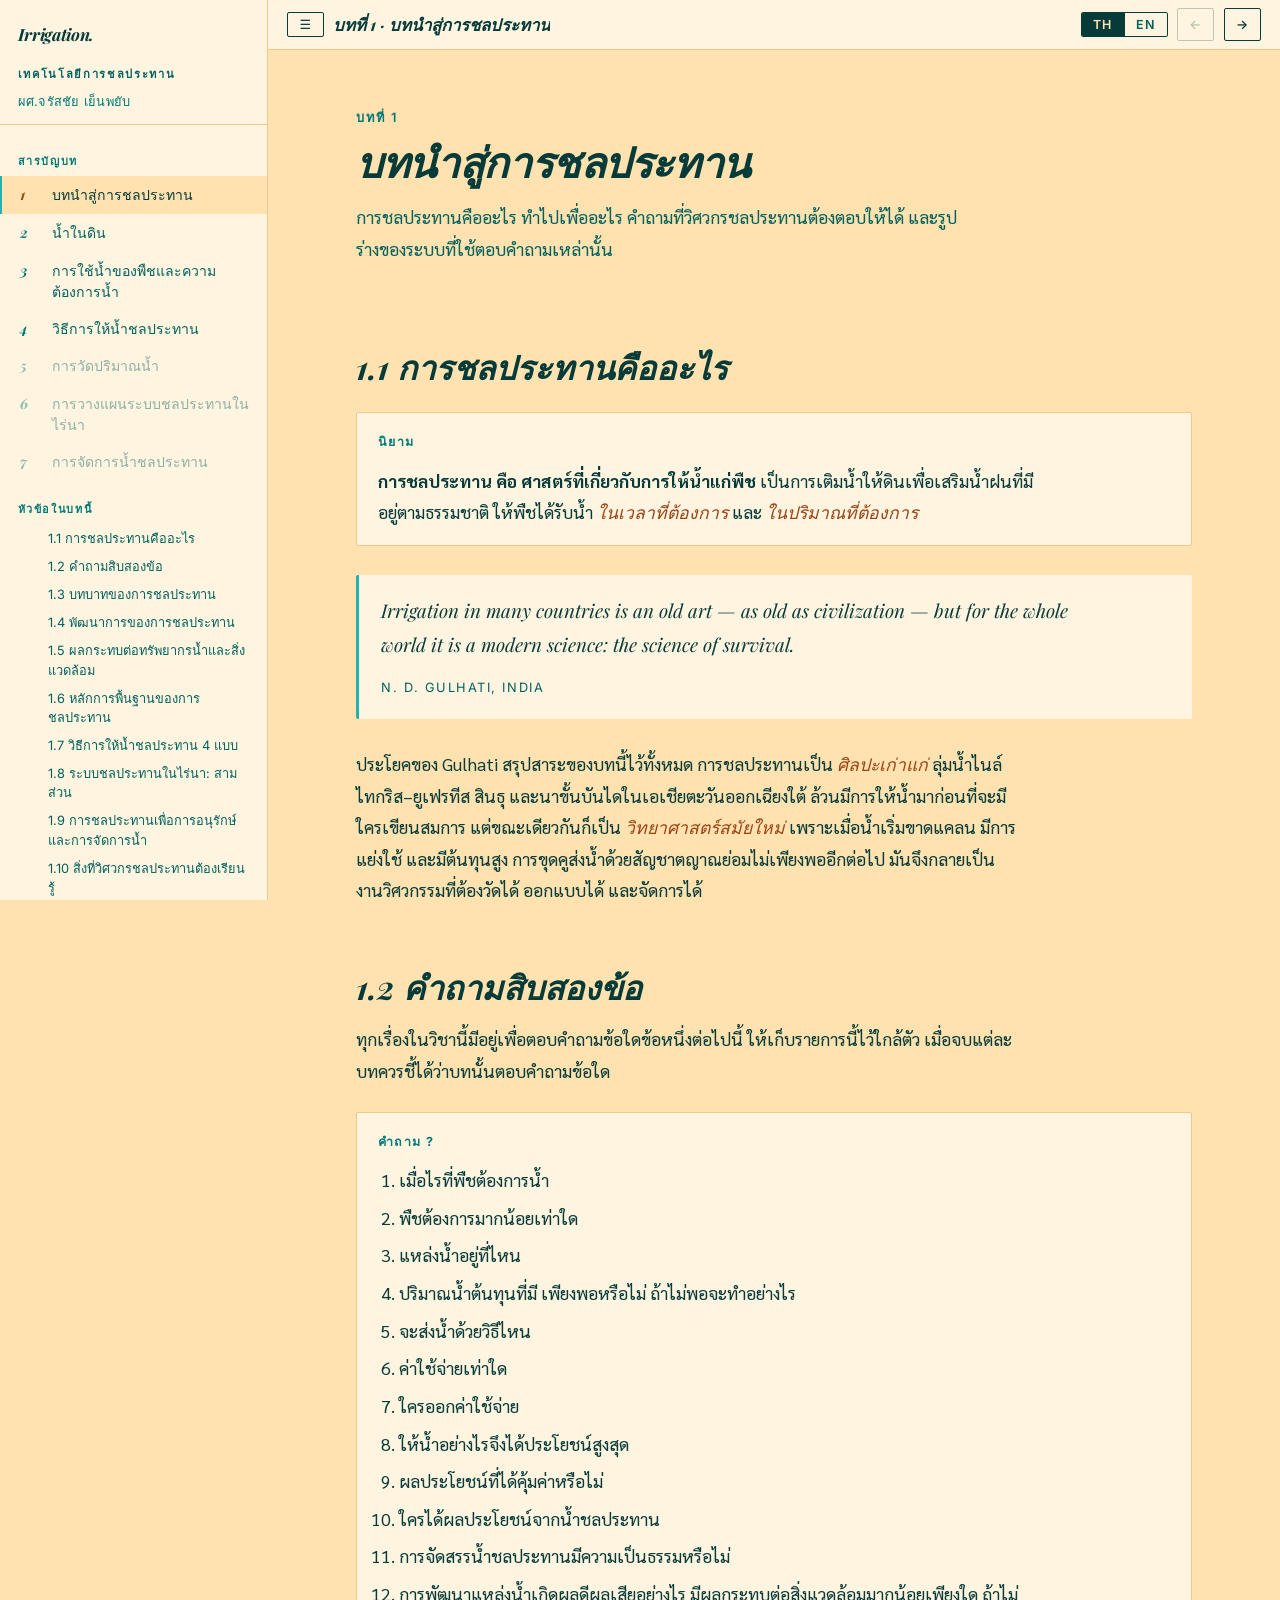
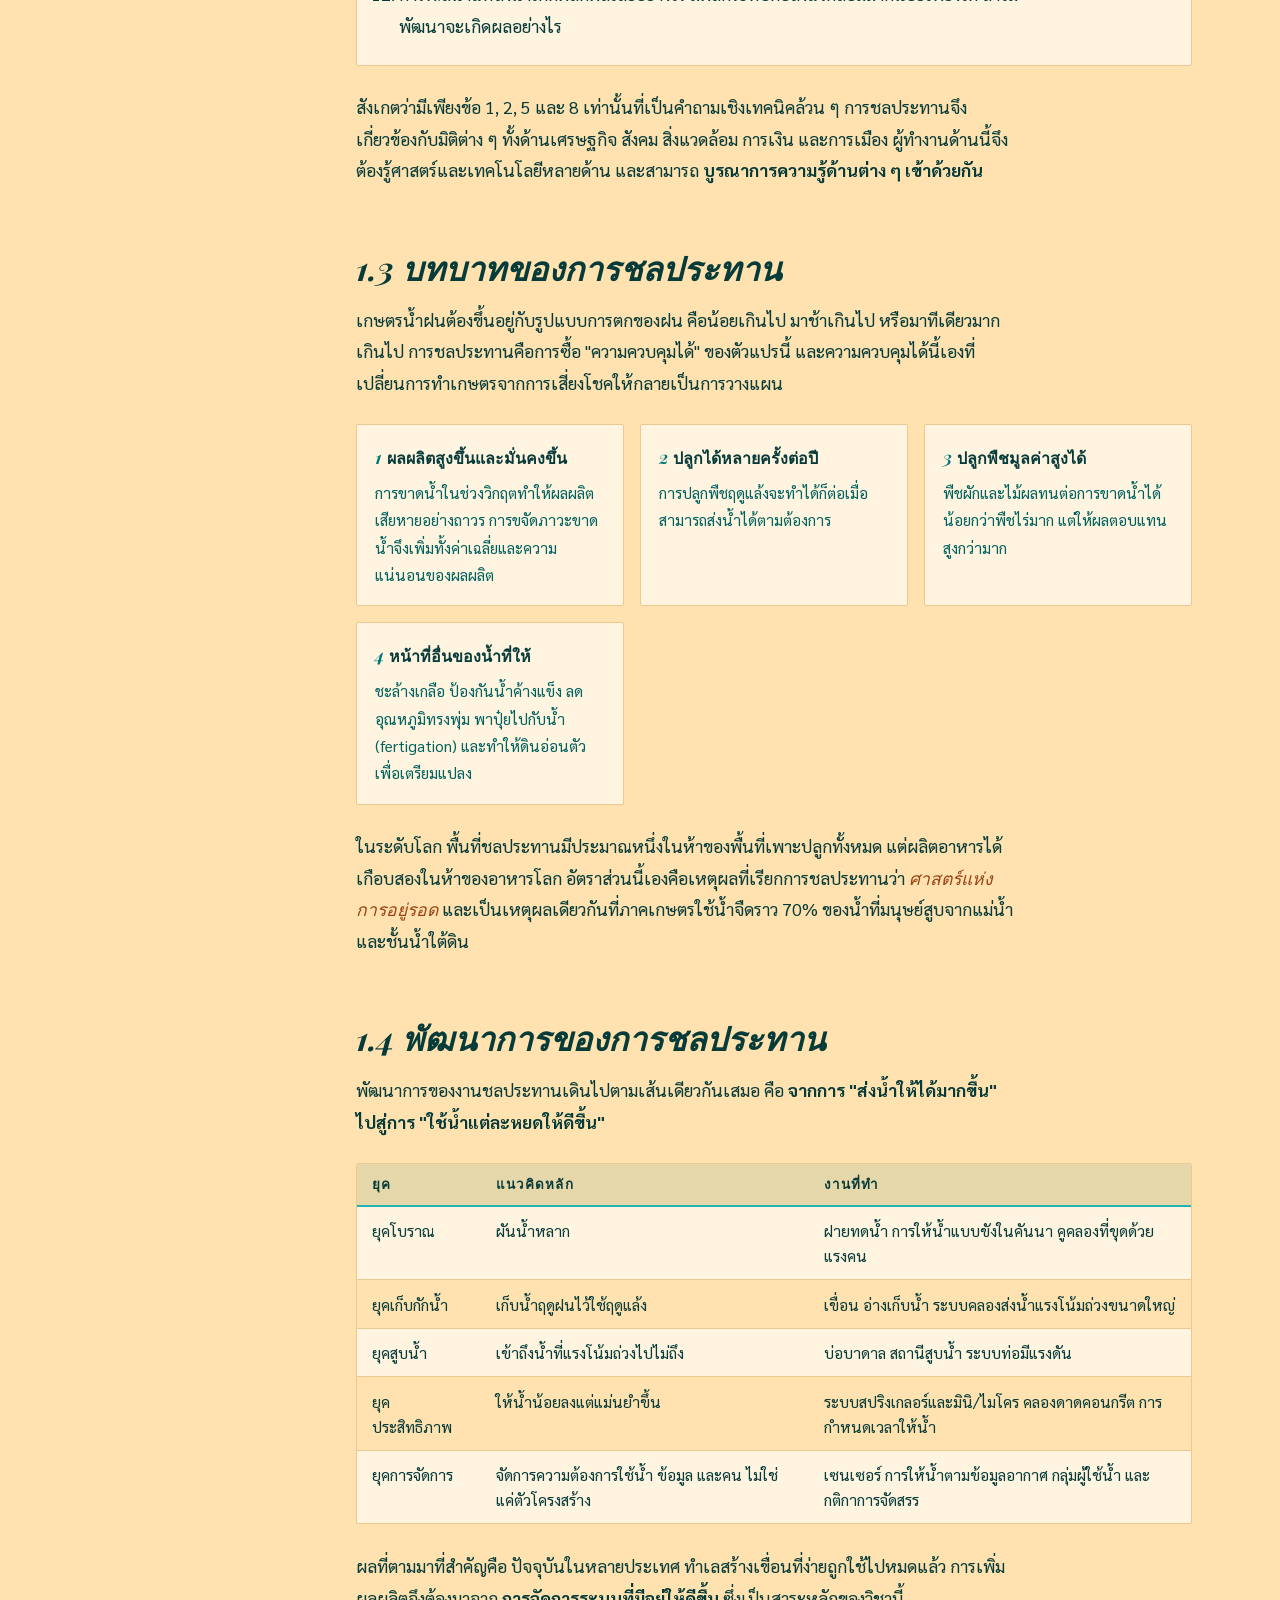
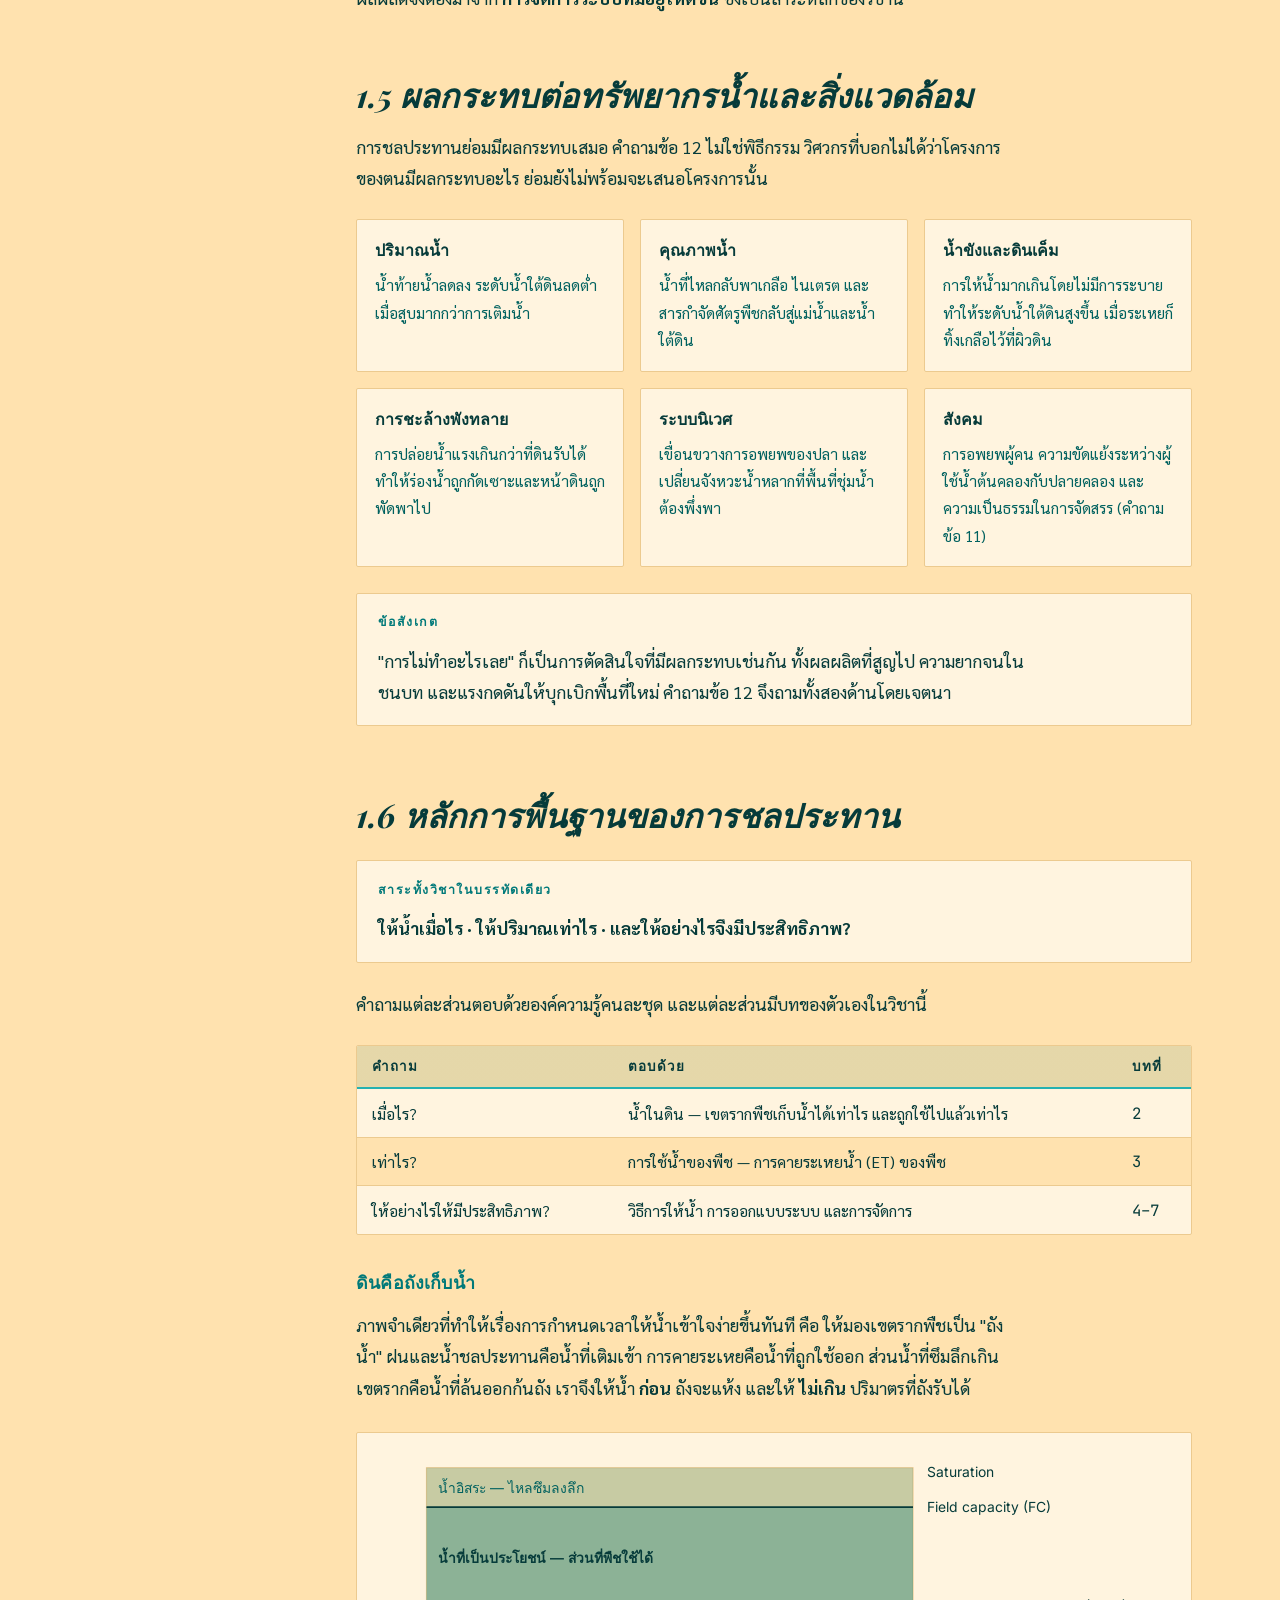
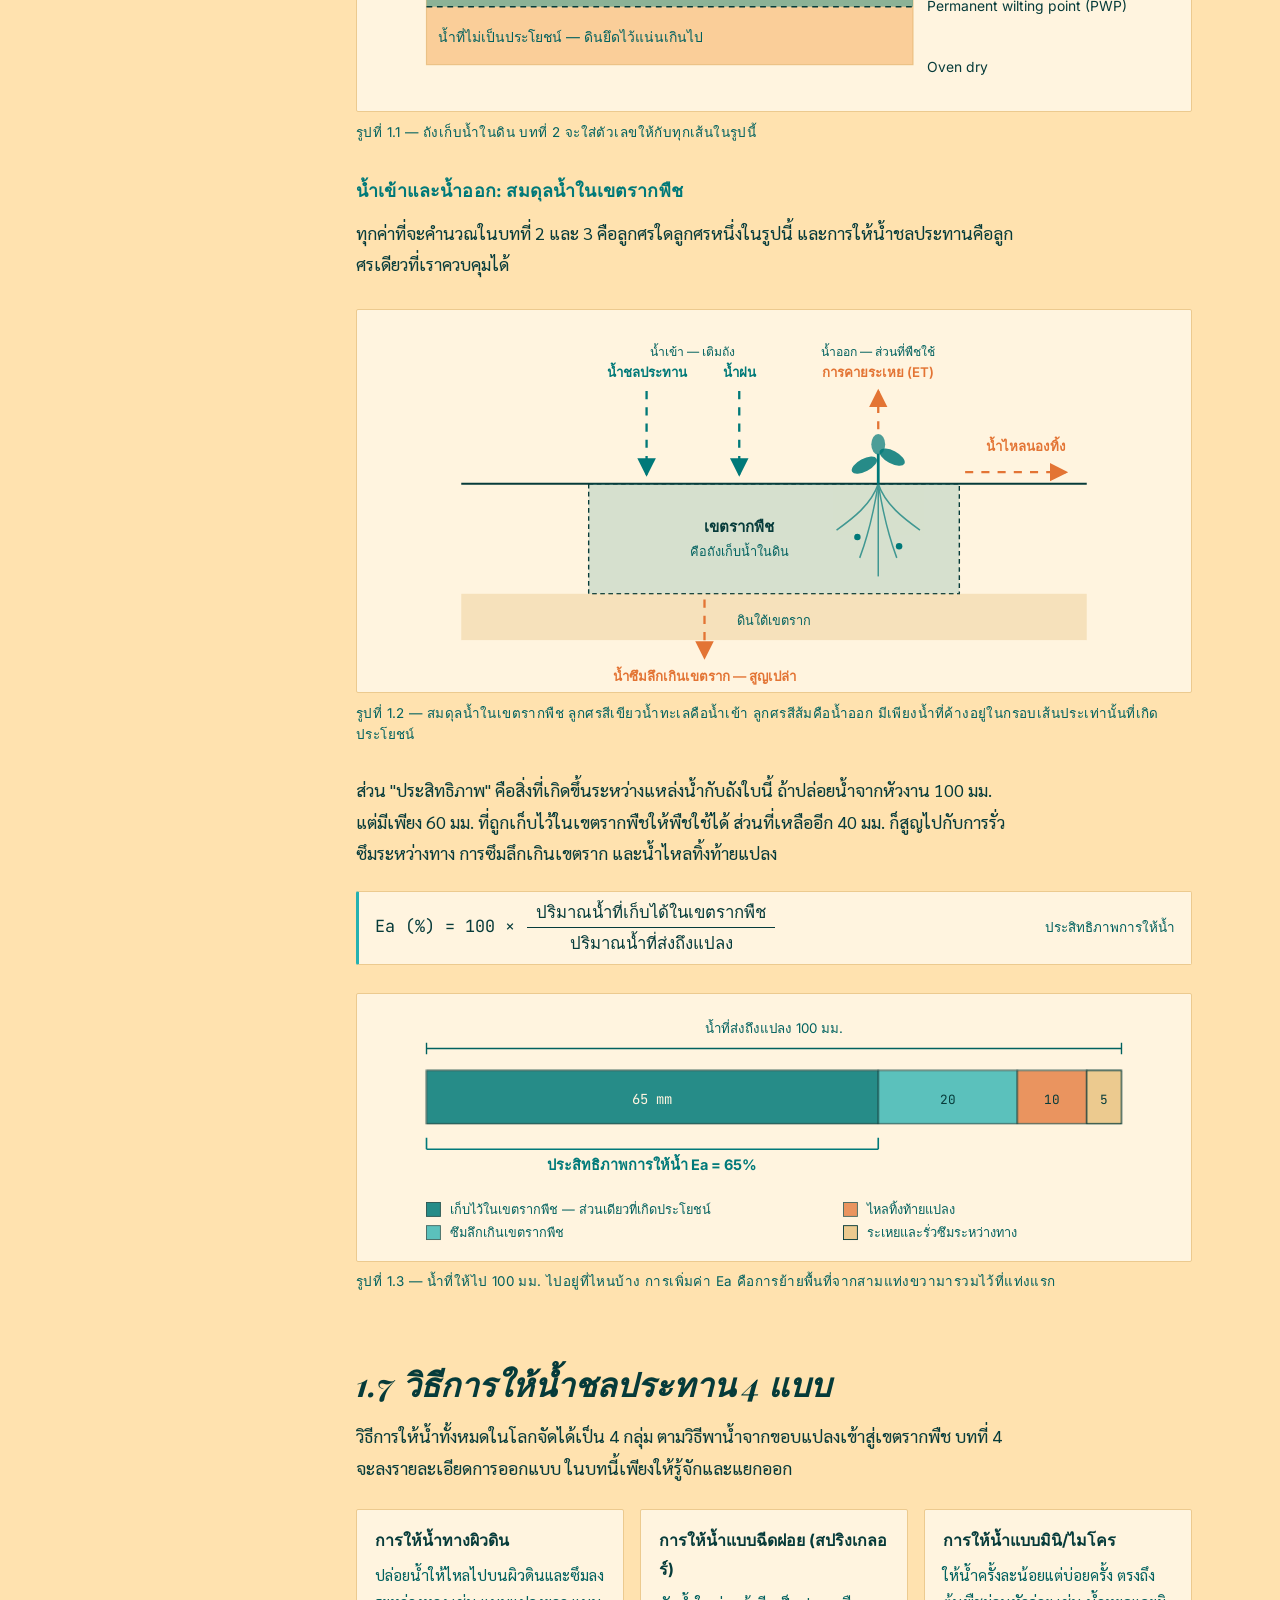
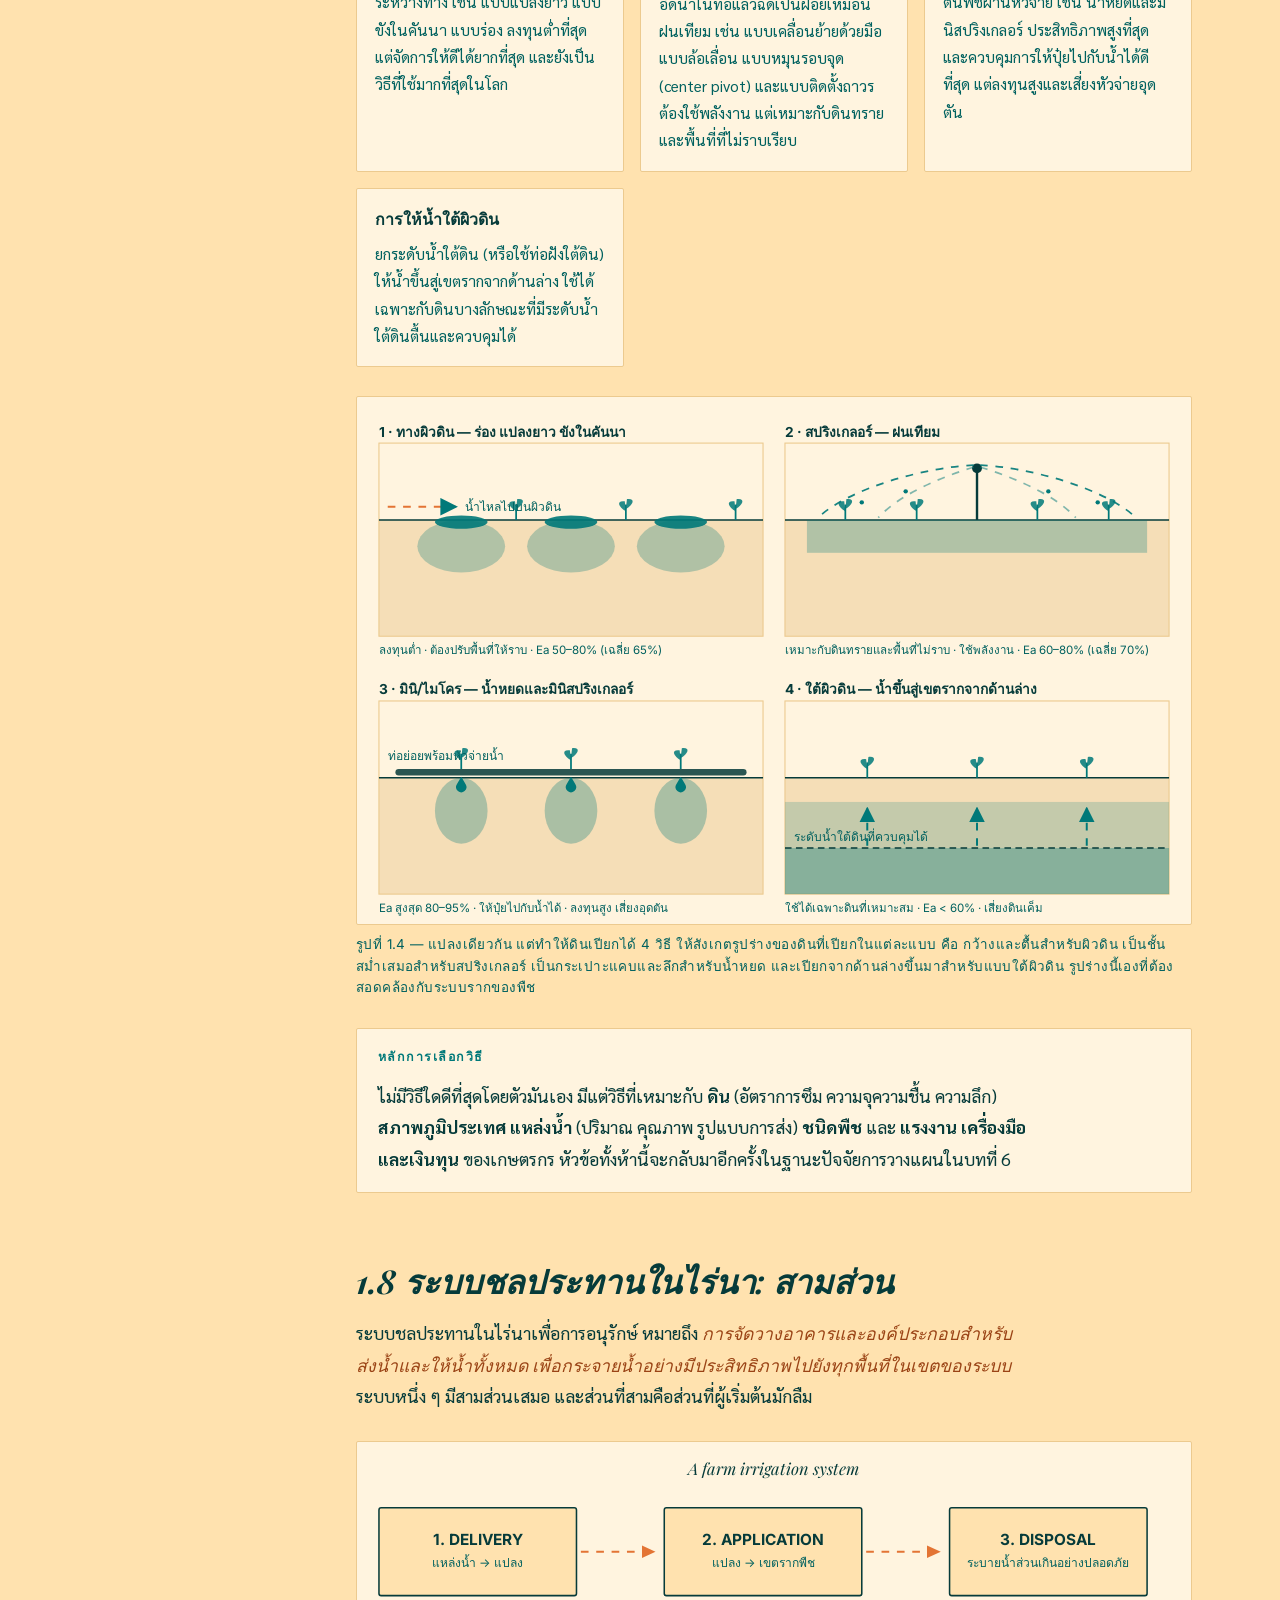
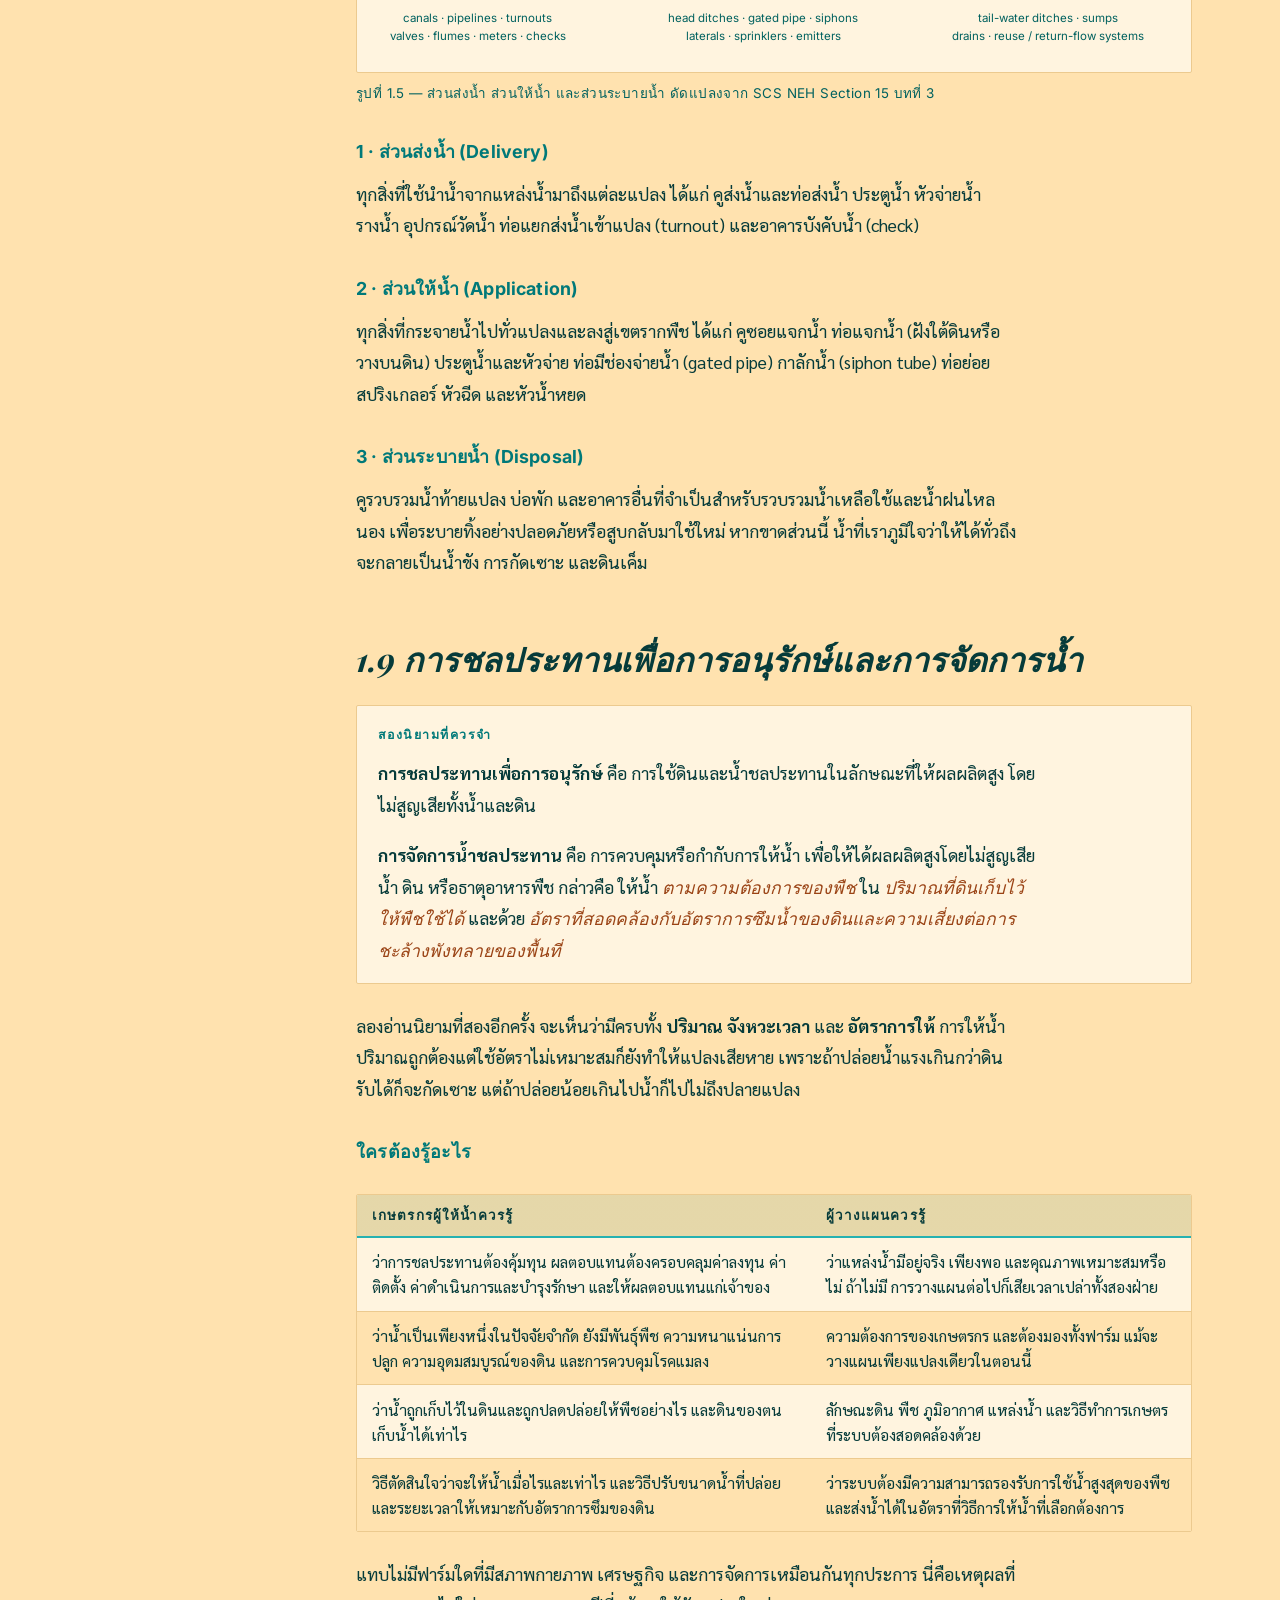
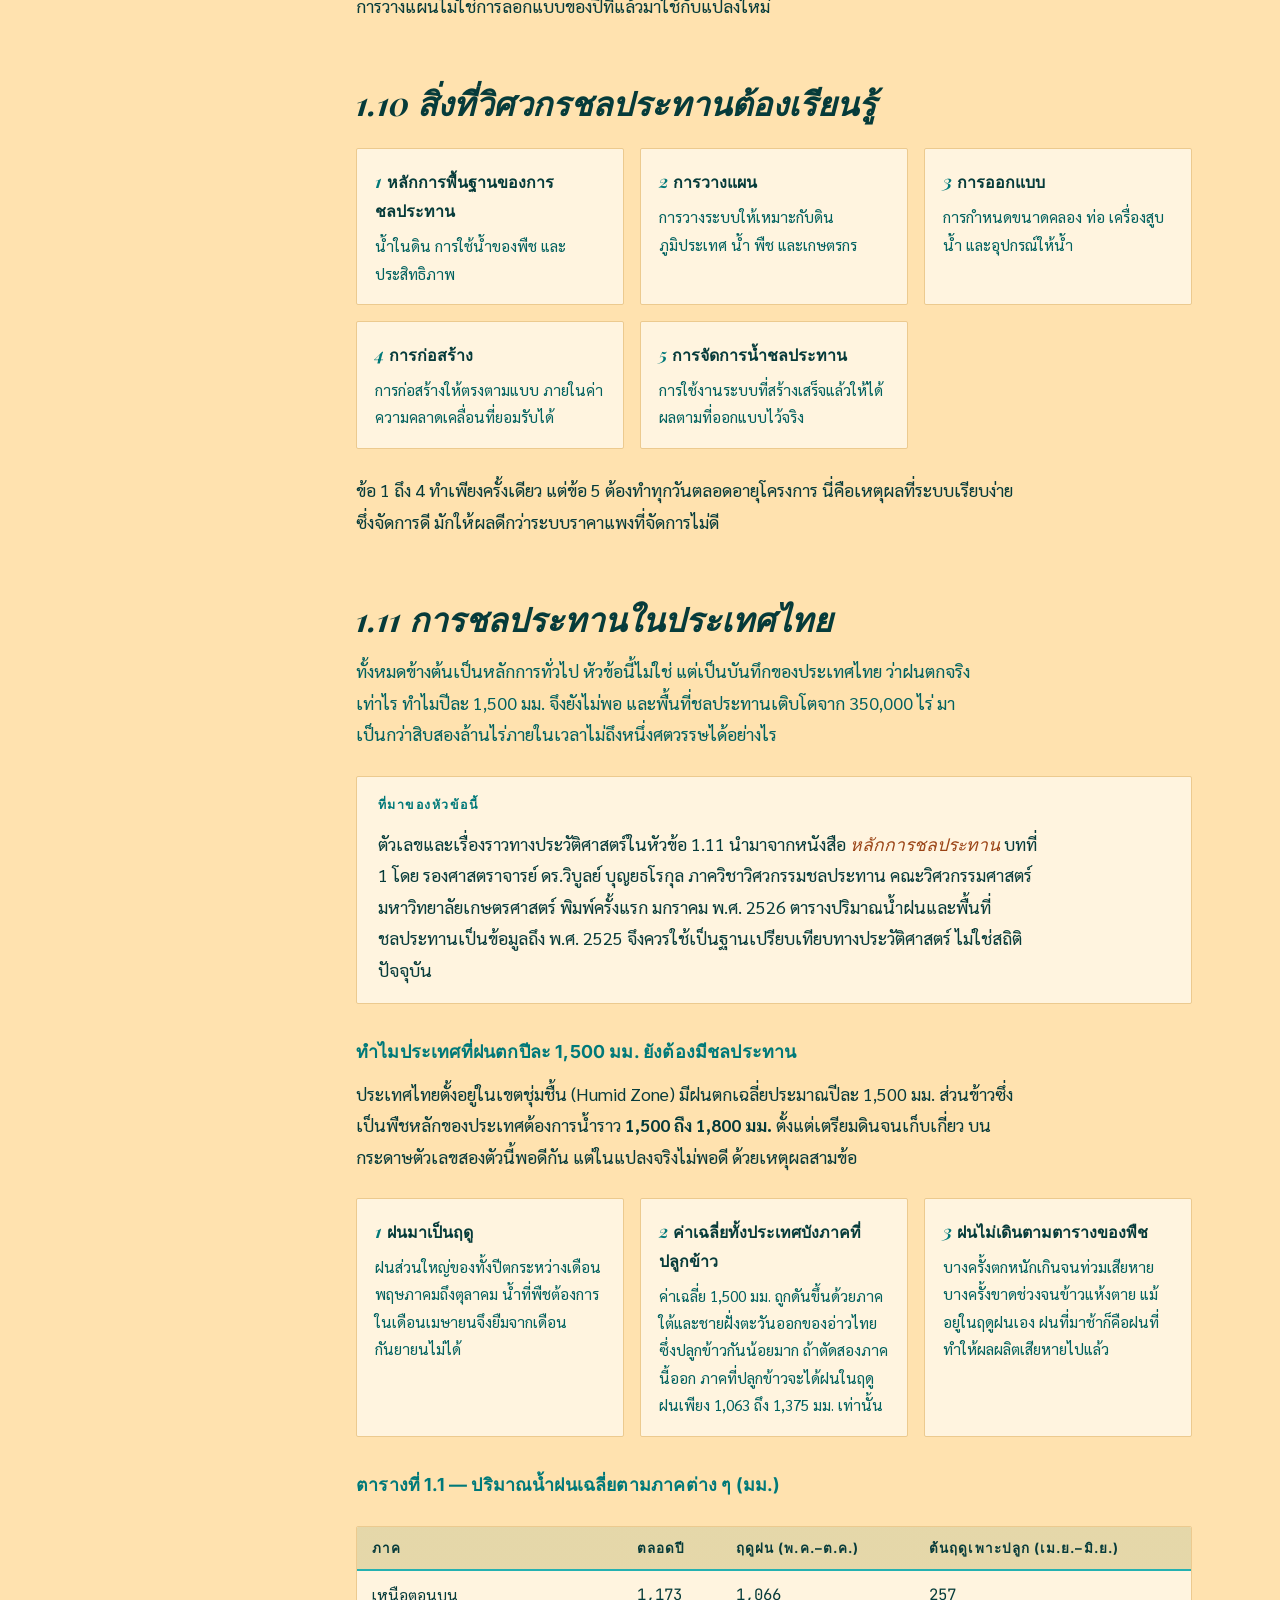
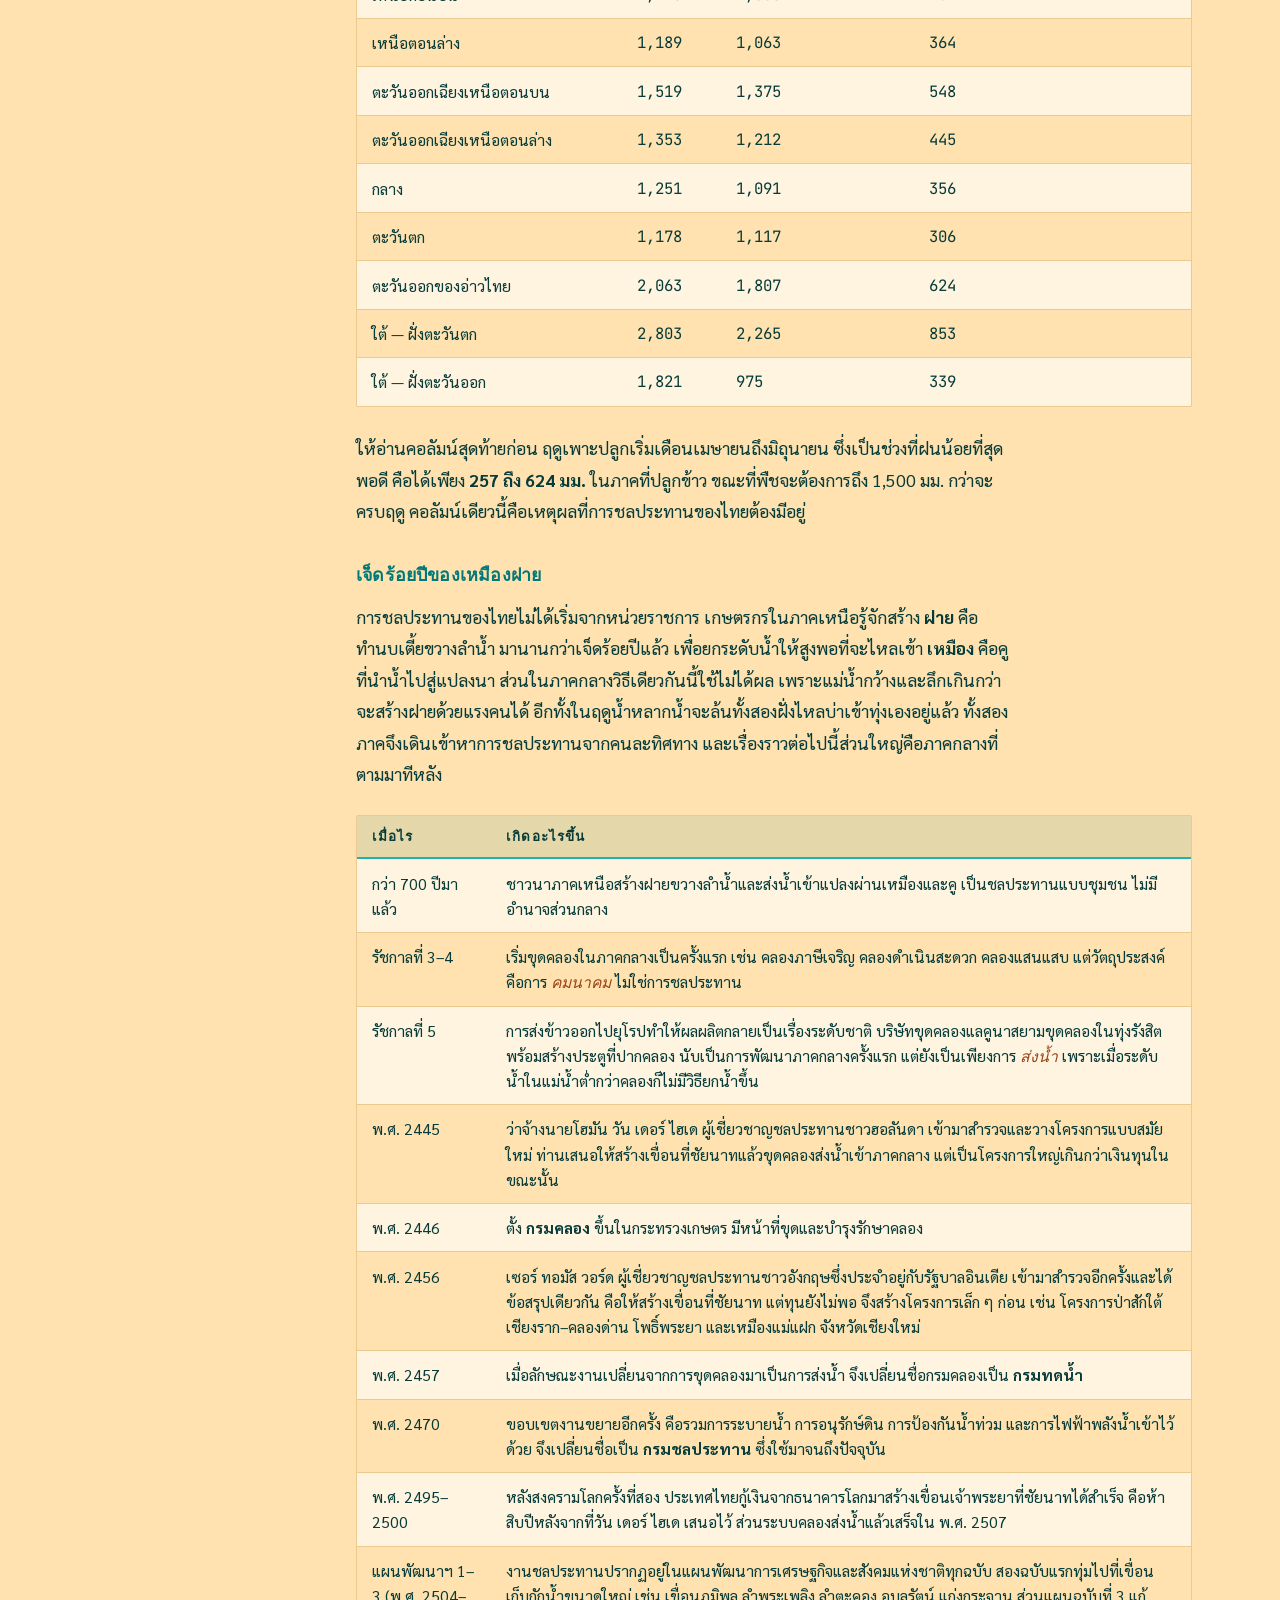
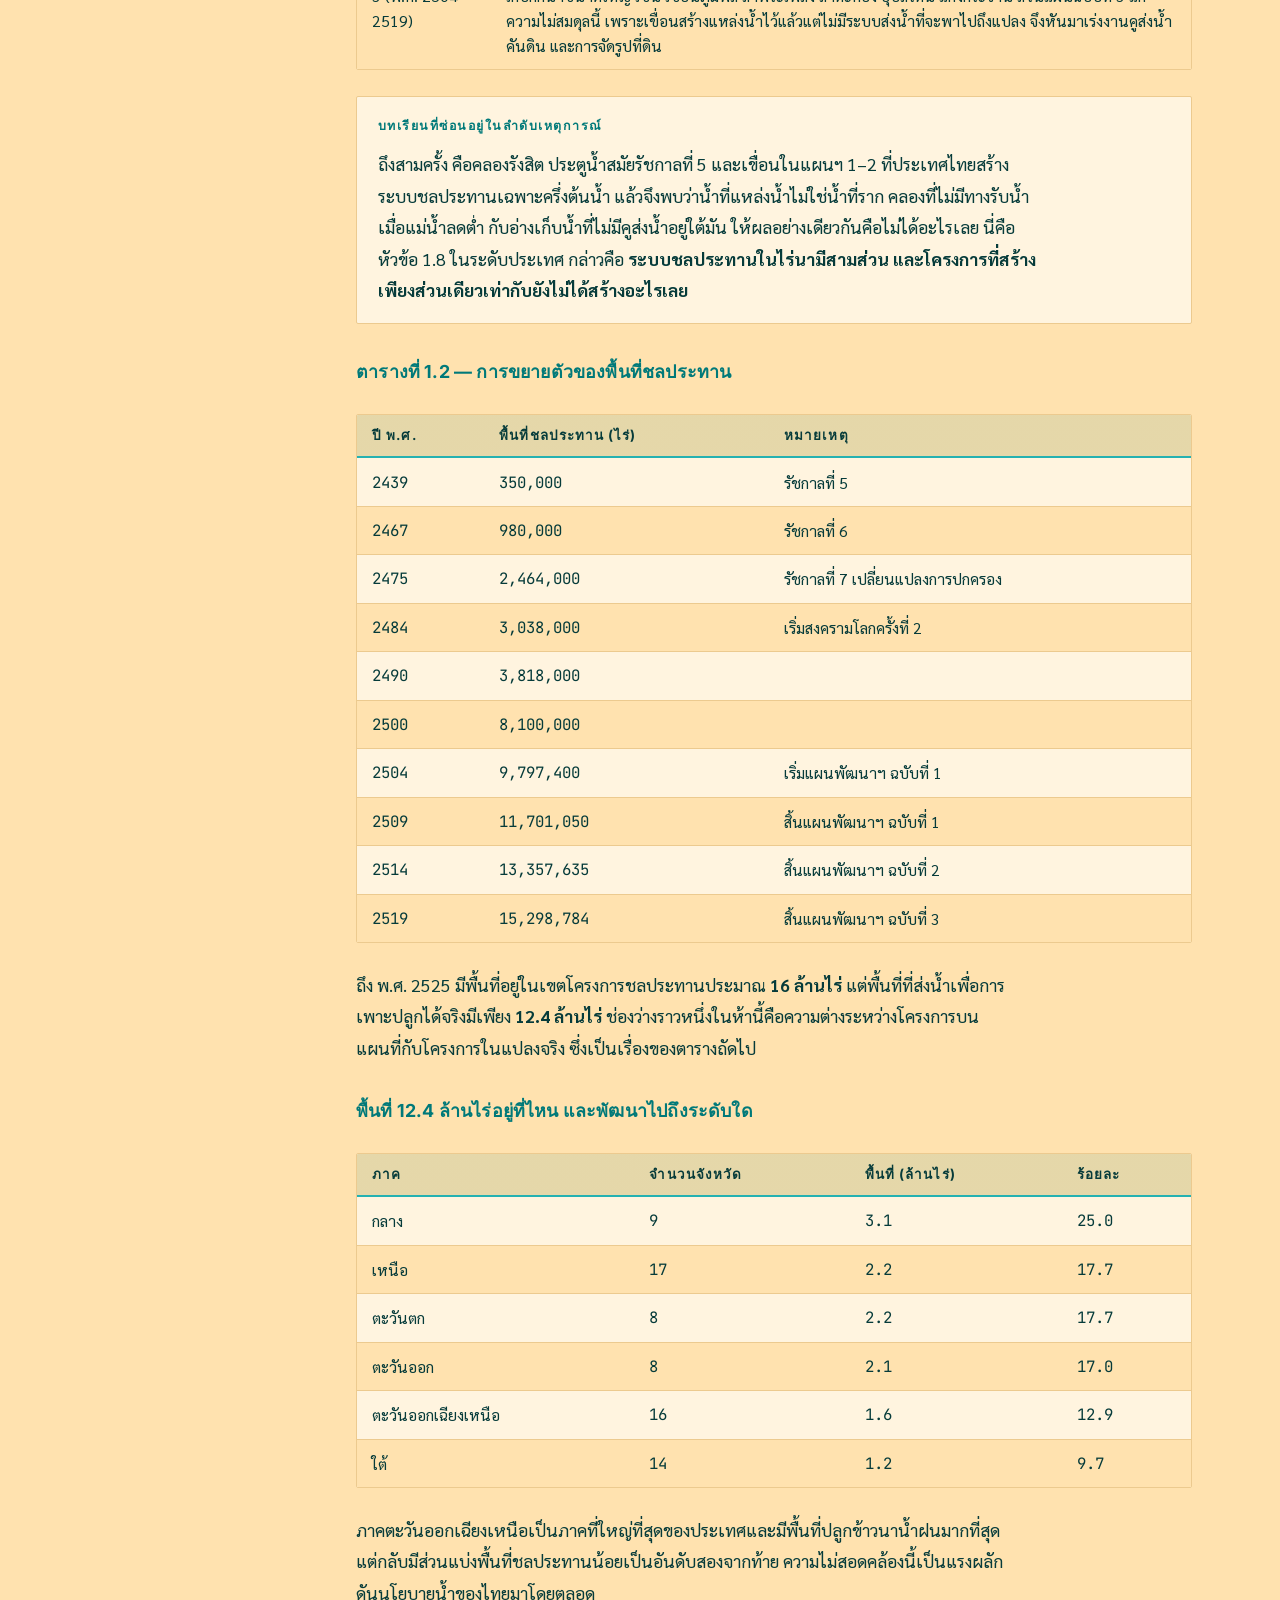
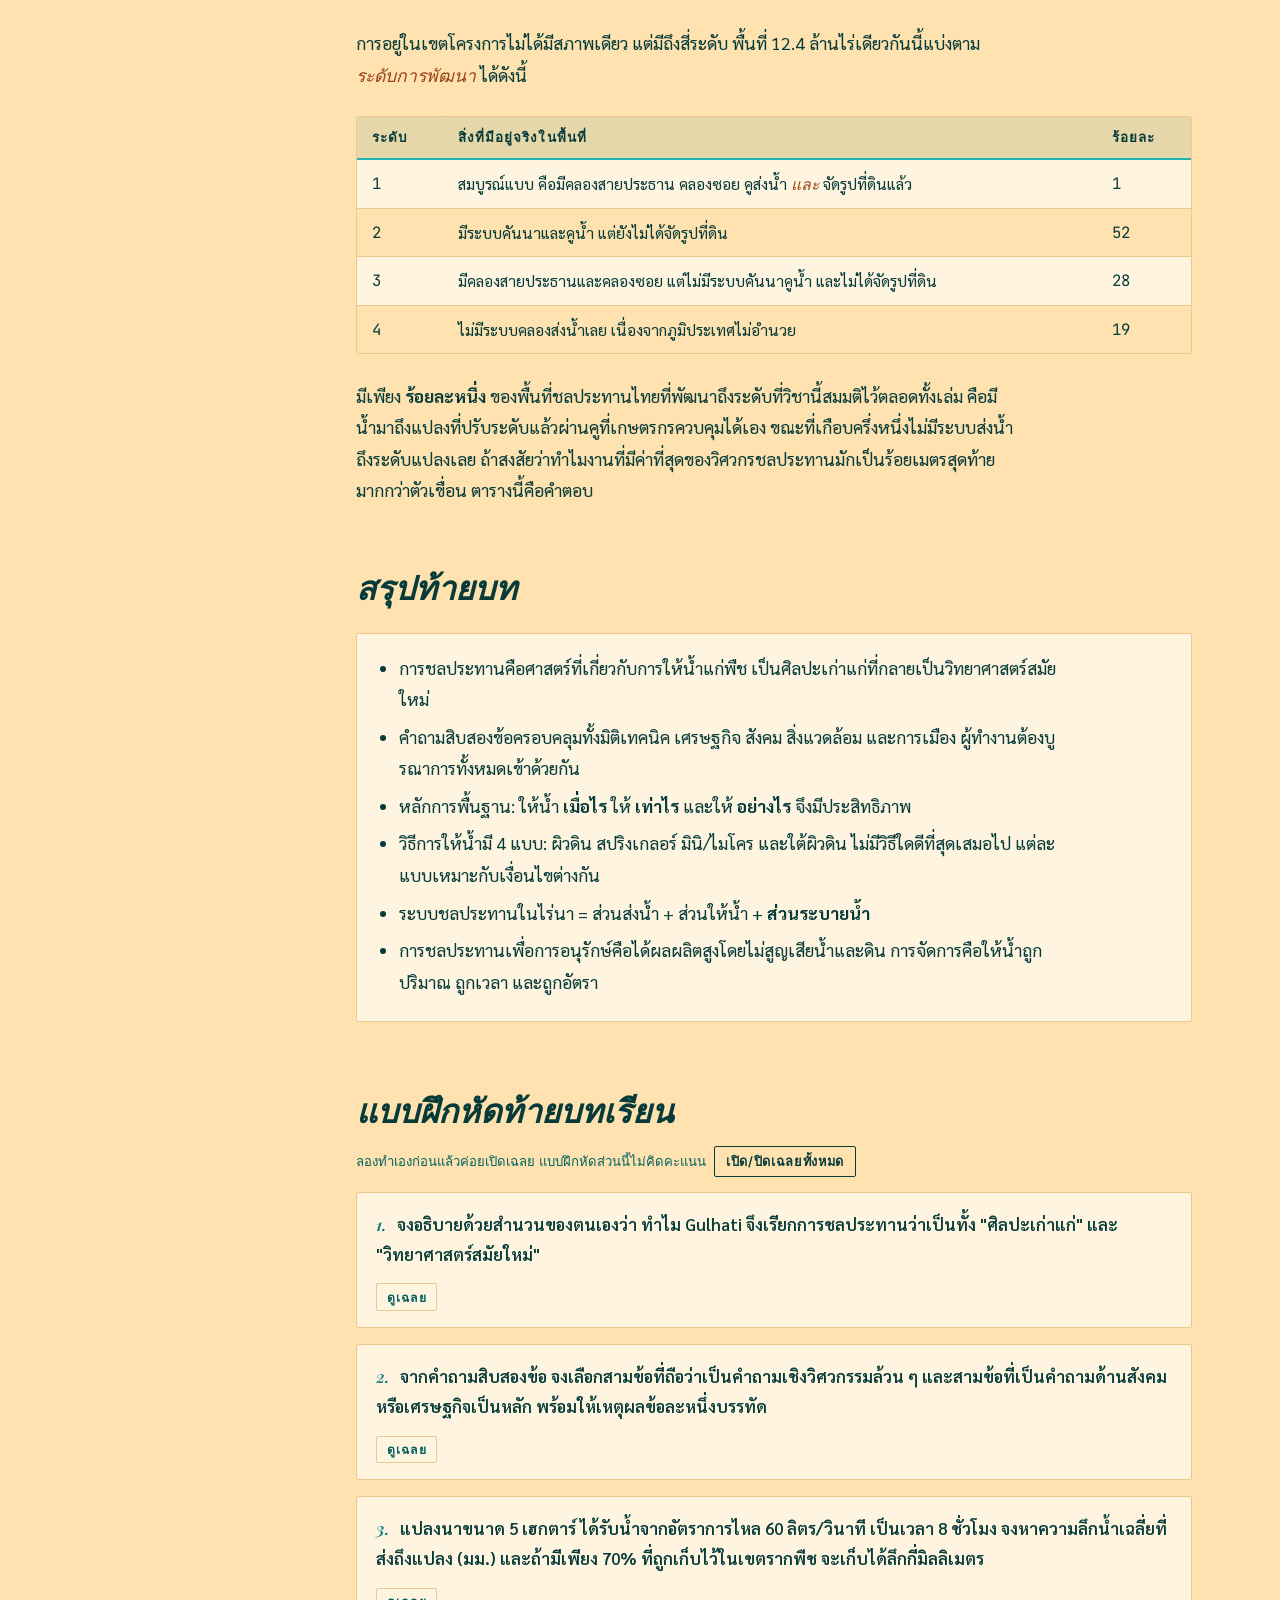
==== commit 01b602d4: "Add Thai-context material to Chapters 1-4 from Bunyatharokul Source: หลักการชลประทาน (Irrigation Pri" ====
--- a/ch01.html
+++ b/ch01.html
@@ -835,6 +835,246 @@
       </section>
 
       <!-- ===================== Summary ===================== -->
+      <!-- ===================== 1.11 ===================== -->
+      <section id="s-thailand">
+        <h2><span class="en">1.11 Irrigation in Thailand</span><span class="th">1.11 การชลประทานในประเทศไทย</span></h2>
+
+        <p class="chapter-lede">
+          <span class="en">Everything above is general. This section is not: it is the Thai record — how much rain actually falls, why 1,500 mm a year is still not enough, and how the irrigated area grew from 350,000 rai to more than twelve million in under a century.</span>
+          <span class="th">ทั้งหมดข้างต้นเป็นหลักการทั่วไป หัวข้อนี้ไม่ใช่ แต่เป็นบันทึกของประเทศไทย ว่าฝนตกจริงเท่าไร ทำไมปีละ 1,500 มม. จึงยังไม่พอ และพื้นที่ชลประทานเติบโตจาก 350,000 ไร่ มาเป็นกว่าสิบสองล้านไร่ภายในเวลาไม่ถึงหนึ่งศตวรรษได้อย่างไร</span>
+        </p>
+
+        <div class="box">
+          <div class="box-title"><span class="en">Source of this section</span><span class="th">ที่มาของหัวข้อนี้</span></div>
+          <p>
+            <span class="en">The figures and the historical account in §1.11 are taken from <em>หลักการชลประทาน (Irrigation Principles)</em>, Chapter 1, by Assoc. Prof. Dr. Wiboon Bunyatharokul (รศ.ดร.วิบูลย์ บุญยธโรกุล), Department of Irrigation Engineering, Faculty of Engineering, Kasetsart University, first printed January B.E. 2526 (1983). The rainfall and irrigated-area tables reflect records up to B.E. 2525 (1982); treat them as the historical baseline against which today's figures should be read, not as current statistics.</span>
+            <span class="th">ตัวเลขและเรื่องราวทางประวัติศาสตร์ในหัวข้อ 1.11 นำมาจากหนังสือ <em>หลักการชลประทาน</em> บทที่ 1 โดย รองศาสตราจารย์ ดร.วิบูลย์ บุญยธโรกุล ภาควิชาวิศวกรรมชลประทาน คณะวิศวกรรมศาสตร์ มหาวิทยาลัยเกษตรศาสตร์ พิมพ์ครั้งแรก มกราคม พ.ศ. 2526 ตารางปริมาณน้ำฝนและพื้นที่ชลประทานเป็นข้อมูลถึง พ.ศ. 2525 จึงควรใช้เป็นฐานเปรียบเทียบทางประวัติศาสตร์ ไม่ใช่สถิติปัจจุบัน</span>
+          </p>
+        </div>
+
+        <h3><span class="en">Why a country with 1,500 mm of rain still irrigates</span><span class="th">ทำไมประเทศที่ฝนตกปีละ 1,500 มม. ยังต้องมีชลประทาน</span></h3>
+
+        <p>
+          <span class="en">Thailand sits in the humid zone and receives about 1,500 mm of rain in an average year. Rice — the crop the country is built on — needs roughly <strong>1,500 to 1,800 mm</strong> from land preparation to harvest. On paper the two numbers match. In the field they do not, for three reasons.</span>
+          <span class="th">ประเทศไทยตั้งอยู่ในเขตชุ่มชื้น (Humid Zone) มีฝนตกเฉลี่ยประมาณปีละ 1,500 มม. ส่วนข้าวซึ่งเป็นพืชหลักของประเทศต้องการน้ำราว <strong>1,500 ถึง 1,800 มม.</strong> ตั้งแต่เตรียมดินจนเก็บเกี่ยว บนกระดาษตัวเลขสองตัวนี้พอดีกัน แต่ในแปลงจริงไม่พอดี ด้วยเหตุผลสามข้อ</span>
+        </p>
+
+        <div class="cards">
+          <div class="card">
+            <h4><span class="card-num">1</span><span class="en">The rain arrives in one season</span><span class="th">ฝนมาเป็นฤดู</span></h4>
+            <p><span class="en">Most of the year's rain falls between May and October. What the crop needs in April it cannot borrow from September.</span><span class="th">ฝนส่วนใหญ่ของทั้งปีตกระหว่างเดือนพฤษภาคมถึงตุลาคม น้ำที่พืชต้องการในเดือนเมษายนจึงยืมจากเดือนกันยายนไม่ได้</span></p>
+          </div>
+          <div class="card">
+            <h4><span class="card-num">2</span><span class="en">The national average hides the rice regions</span><span class="th">ค่าเฉลี่ยทั้งประเทศบังภาคที่ปลูกข้าว</span></h4>
+            <p><span class="en">The 1,500 mm average is lifted by the South and the eastern Gulf coast, where little rice is grown. Take those out and the rice regions get only 1,063 to 1,375 mm in the wet season.</span><span class="th">ค่าเฉลี่ย 1,500 มม. ถูกดันขึ้นด้วยภาคใต้และชายฝั่งตะวันออกของอ่าวไทย ซึ่งปลูกข้าวกันน้อยมาก ถ้าตัดสองภาคนี้ออก ภาคที่ปลูกข้าวจะได้ฝนในฤดูฝนเพียง 1,063 ถึง 1,375 มม. เท่านั้น</span></p>
+          </div>
+          <div class="card">
+            <h4><span class="card-num">3</span><span class="en">Rain does not keep the crop's timetable</span><span class="th">ฝนไม่เดินตามตารางของพืช</span></h4>
+            <p><span class="en">Sometimes it comes too hard and floods; sometimes it stops and the crop dries out. Even inside the wet season, rain that is late is rain that has already cost yield.</span><span class="th">บางครั้งตกหนักเกินจนท่วมเสียหาย บางครั้งขาดช่วงจนข้าวแห้งตาย แม้อยู่ในฤดูฝนเอง ฝนที่มาช้าก็คือฝนที่ทำให้ผลผลิตเสียหายไปแล้ว</span></p>
+          </div>
+        </div>
+
+        <h3><span class="en">Table 1.1 — Average rainfall by region (mm)</span><span class="th">ตารางที่ 1.1 — ปริมาณน้ำฝนเฉลี่ยตามภาคต่าง ๆ (มม.)</span></h3>
+        <div class="table-wrap">
+          <table>
+            <thead>
+              <tr>
+                <th><span class="en">Region</span><span class="th">ภาค</span></th>
+                <th><span class="en">Whole year</span><span class="th">ตลอดปี</span></th>
+                <th><span class="en">Wet season (May–Oct)</span><span class="th">ฤดูฝน (พ.ค.–ต.ค.)</span></th>
+                <th><span class="en">Start of planting season (Apr–Jun)</span><span class="th">ต้นฤดูเพาะปลูก (เม.ย.–มิ.ย.)</span></th>
+              </tr>
+            </thead>
+            <tbody>
+              <tr><td><span class="en">Upper North</span><span class="th">เหนือตอนบน</span></td><td class="num">1,173</td><td class="num">1,066</td><td class="num">257</td></tr>
+              <tr><td><span class="en">Lower North</span><span class="th">เหนือตอนล่าง</span></td><td class="num">1,189</td><td class="num">1,063</td><td class="num">364</td></tr>
+              <tr><td><span class="en">Upper Northeast</span><span class="th">ตะวันออกเฉียงเหนือตอนบน</span></td><td class="num">1,519</td><td class="num">1,375</td><td class="num">548</td></tr>
+              <tr><td><span class="en">Lower Northeast</span><span class="th">ตะวันออกเฉียงเหนือตอนล่าง</span></td><td class="num">1,353</td><td class="num">1,212</td><td class="num">445</td></tr>
+              <tr><td><span class="en">Central</span><span class="th">กลาง</span></td><td class="num">1,251</td><td class="num">1,091</td><td class="num">356</td></tr>
+              <tr><td><span class="en">West</span><span class="th">ตะวันตก</span></td><td class="num">1,178</td><td class="num">1,117</td><td class="num">306</td></tr>
+              <tr><td><span class="en">Eastern Gulf coast</span><span class="th">ตะวันออกของอ่าวไทย</span></td><td class="num">2,063</td><td class="num">1,807</td><td class="num">624</td></tr>
+              <tr><td><span class="en">South — west coast</span><span class="th">ใต้ — ฝั่งตะวันตก</span></td><td class="num">2,803</td><td class="num">2,265</td><td class="num">853</td></tr>
+              <tr><td><span class="en">South — east coast</span><span class="th">ใต้ — ฝั่งตะวันออก</span></td><td class="num">1,821</td><td class="num">975</td><td class="num">339</td></tr>
+            </tbody>
+          </table>
+        </div>
+
+        <p>
+          <span class="en">Read the last column first. The planting season opens in April–June, and that is exactly when the rain is thinnest: <strong>257 to 624 mm</strong> across the rice regions, against a crop that will want 1,500 mm before it is finished. This single column is the reason Thai irrigation exists.</span>
+          <span class="th">ให้อ่านคอลัมน์สุดท้ายก่อน ฤดูเพาะปลูกเริ่มเดือนเมษายนถึงมิถุนายน ซึ่งเป็นช่วงที่ฝนน้อยที่สุดพอดี คือได้เพียง <strong>257 ถึง 624 มม.</strong> ในภาคที่ปลูกข้าว ขณะที่พืชจะต้องการถึง 1,500 มม. กว่าจะครบฤดู คอลัมน์เดียวนี้คือเหตุผลที่การชลประทานของไทยต้องมีอยู่</span>
+        </p>
+
+        <h3><span class="en">Seven hundred years of เหมืองฝาย</span><span class="th">เจ็ดร้อยปีของเหมืองฝาย</span></h3>
+
+        <p>
+          <span class="en">Thai irrigation did not begin with a government department. Farmers in the North were building <strong>ฝาย</strong> — low weirs across a stream — more than seven hundred years ago, raising the water until it would run into a <strong>เหมือง</strong>, the ditch that carried it to the fields. In the Central Plain the same trick was useless: the rivers are too wide and too deep to dam by hand, and in the flood season the water spills over both banks and irrigates the plain by itself. The two halves of the country therefore arrived at irrigation from opposite directions, and the story below is mostly the Central Plain catching up.</span>
+          <span class="th">การชลประทานของไทยไม่ได้เริ่มจากหน่วยราชการ เกษตรกรในภาคเหนือรู้จักสร้าง <strong>ฝาย</strong> คือทำนบเตี้ยขวางลำน้ำ มานานกว่าเจ็ดร้อยปีแล้ว เพื่อยกระดับน้ำให้สูงพอที่จะไหลเข้า <strong>เหมือง</strong> คือคูที่นำน้ำไปสู่แปลงนา ส่วนในภาคกลางวิธีเดียวกันนี้ใช้ไม่ได้ผล เพราะแม่น้ำกว้างและลึกเกินกว่าจะสร้างฝายด้วยแรงคนได้ อีกทั้งในฤดูน้ำหลากน้ำจะล้นทั้งสองฝั่งไหลบ่าเข้าทุ่งเองอยู่แล้ว ทั้งสองภาคจึงเดินเข้าหาการชลประทานจากคนละทิศทาง และเรื่องราวต่อไปนี้ส่วนใหญ่คือภาคกลางที่ตามมาทีหลัง</span>
+        </p>
+
+        <div class="table-wrap">
+          <table>
+            <thead>
+              <tr>
+                <th><span class="en">When</span><span class="th">เมื่อไร</span></th>
+                <th><span class="en">What happened</span><span class="th">เกิดอะไรขึ้น</span></th>
+              </tr>
+            </thead>
+            <tbody>
+              <tr>
+                <td><span class="en">&gt; 700 years ago</span><span class="th">กว่า 700 ปีมาแล้ว</span></td>
+                <td><span class="en">Northern farmers build ฝาย across streams and lead water to the fields through เหมือง and ditches — community irrigation, with no central authority.</span><span class="th">ชาวนาภาคเหนือสร้างฝายขวางลำน้ำและส่งน้ำเข้าแปลงผ่านเหมืองและคู เป็นชลประทานแบบชุมชน ไม่มีอำนาจส่วนกลาง</span></td>
+              </tr>
+              <tr>
+                <td><span class="en">Reigns 3–4</span><span class="th">รัชกาลที่ 3–4</span></td>
+                <td><span class="en">The first canals are dug in the Central Plain — Phasi Charoen, Damnoen Saduak, Saen Saep — but for <em>navigation</em>, not for irrigation.</span><span class="th">เริ่มขุดคลองในภาคกลางเป็นครั้งแรก เช่น คลองภาษีเจริญ คลองดำเนินสะดวก คลองแสนแสบ แต่วัตถุประสงค์คือการ <em>คมนาคม</em> ไม่ใช่การชลประทาน</span></td>
+              </tr>
+              <tr>
+                <td><span class="en">Reign 5</span><span class="th">รัชกาลที่ 5</span></td>
+                <td><span class="en">Rice exports to Europe make yield a national concern. The Siam Canals, Land and Irrigation Company digs canals in Thung Rangsit with gates at the river mouth — the first Central Plain development, but still only water <em>conveyance</em>: when the river fell below the canal there was no way to lift it.</span><span class="th">การส่งข้าวออกไปยุโรปทำให้ผลผลิตกลายเป็นเรื่องระดับชาติ บริษัทขุดคลองแลคูนาสยามขุดคลองในทุ่งรังสิตพร้อมสร้างประตูที่ปากคลอง นับเป็นการพัฒนาภาคกลางครั้งแรก แต่ยังเป็นเพียงการ <em>ส่งน้ำ</em> เพราะเมื่อระดับน้ำในแม่น้ำต่ำกว่าคลองก็ไม่มีวิธียกน้ำขึ้น</span></td>
+              </tr>
+              <tr>
+                <td><span class="en">B.E. 2445 (1902)</span><span class="th">พ.ศ. 2445</span></td>
+                <td><span class="en">Homan van der Heide, a Dutch irrigation engineer, is engaged to survey the country and plan a modern system. He recommends a weir at Chai Nat and canals into the Central Plain — too large for the treasury of the day.</span><span class="th">ว่าจ้างนายโฮมัน วัน เดอร์ ไฮเด ผู้เชี่ยวชาญชลประทานชาวฮอลันดา เข้ามาสำรวจและวางโครงการแบบสมัยใหม่ ท่านเสนอให้สร้างเขื่อนที่ชัยนาทแล้วขุดคลองส่งน้ำเข้าภาคกลาง แต่เป็นโครงการใหญ่เกินกว่าเงินทุนในขณะนั้น</span></td>
+              </tr>
+              <tr>
+                <td><span class="en">B.E. 2446 (1903)</span><span class="th">พ.ศ. 2446</span></td>
+                <td><span class="en">The <strong>Canals Department</strong> (กรมคลอง) is founded under the Ministry of Agriculture to dig and maintain canals.</span><span class="th">ตั้ง <strong>กรมคลอง</strong> ขึ้นในกระทรวงเกษตร มีหน้าที่ขุดและบำรุงรักษาคลอง</span></td>
+              </tr>
+              <tr>
+                <td><span class="en">B.E. 2456 (1913)</span><span class="th">พ.ศ. 2456</span></td>
+                <td><span class="en">Sir Thomas Ward, a British irrigation expert then serving in India, surveys again and reaches the same conclusion: a weir at Chai Nat. Funds are still short, so small projects are built first — Pa Sak Tai, Chiang Rak–Khlong Dan, Pho Phraya and the เหมืองแม่แฝก in Chiang Mai.</span><span class="th">เซอร์ ทอมัส วอร์ด ผู้เชี่ยวชาญชลประทานชาวอังกฤษซึ่งประจำอยู่กับรัฐบาลอินเดีย เข้ามาสำรวจอีกครั้งและได้ข้อสรุปเดียวกัน คือให้สร้างเขื่อนที่ชัยนาท แต่ทุนยังไม่พอ จึงสร้างโครงการเล็ก ๆ ก่อน เช่น โครงการป่าสักใต้ เชียงราก–คลองด่าน โพธิ์พระยา และเหมืองแม่แฝก จังหวัดเชียงใหม่</span></td>
+              </tr>
+              <tr>
+                <td><span class="en">B.E. 2457 (1914)</span><span class="th">พ.ศ. 2457</span></td>
+                <td><span class="en">Because the work is now about delivering water rather than digging canals, กรมคลอง is renamed <strong>กรมทดน้ำ</strong> — the Irrigation (water-diversion) Department.</span><span class="th">เมื่อลักษณะงานเปลี่ยนจากการขุดคลองมาเป็นการส่งน้ำ จึงเปลี่ยนชื่อกรมคลองเป็น <strong>กรมทดน้ำ</strong></span></td>
+              </tr>
+              <tr>
+                <td><span class="en">B.E. 2470 (1927)</span><span class="th">พ.ศ. 2470</span></td>
+                <td><span class="en">The mandate widens again — drainage, soil conservation, flood protection and hydro-electric power — and the department becomes the <strong>Royal Irrigation Department</strong> (กรมชลประทาน), the name it still carries.</span><span class="th">ขอบเขตงานขยายอีกครั้ง คือรวมการระบายน้ำ การอนุรักษ์ดิน การป้องกันน้ำท่วม และการไฟฟ้าพลังน้ำเข้าไว้ด้วย จึงเปลี่ยนชื่อเป็น <strong>กรมชลประทาน</strong> ซึ่งใช้มาจนถึงปัจจุบัน</span></td>
+              </tr>
+              <tr>
+                <td><span class="en">B.E. 2495–2500</span><span class="th">พ.ศ. 2495–2500</span></td>
+                <td><span class="en">With a World Bank loan after the Second World War, the Chao Phraya Dam at Chai Nat is finally built — fifty years after van der Heide proposed it. The canal system that distributes its water is completed in B.E. 2507.</span><span class="th">หลังสงครามโลกครั้งที่สอง ประเทศไทยกู้เงินจากธนาคารโลกมาสร้างเขื่อนเจ้าพระยาที่ชัยนาทได้สำเร็จ คือห้าสิบปีหลังจากที่วัน เดอร์ ไฮเด เสนอไว้ ส่วนระบบคลองส่งน้ำแล้วเสร็จใน พ.ศ. 2507</span></td>
+              </tr>
+              <tr>
+                <td><span class="en">Plans 1–3 (B.E. 2504–2519)</span><span class="th">แผนพัฒนาฯ 1–3 (พ.ศ. 2504–2519)</span></td>
+                <td><span class="en">Irrigation appears in every National Economic and Social Development Plan. The first two go heavily into large storage dams — Bhumibol, Lam Phra Phloeng, Lam Ta Khong, Ubolratana, Kaeng Krachan. Plan 3 corrects the imbalance: the dams had created supply that no distribution system could deliver, so the effort shifts to farm ditches, dykes and land consolidation.</span><span class="th">งานชลประทานปรากฏอยู่ในแผนพัฒนาการเศรษฐกิจและสังคมแห่งชาติทุกฉบับ สองฉบับแรกทุ่มไปที่เขื่อนเก็บกักน้ำขนาดใหญ่ เช่น เขื่อนภูมิพล ลำพระเพลิง ลำตะคอง อุบลรัตน์ แก่งกระจาน ส่วนแผนฉบับที่ 3 แก้ความไม่สมดุลนี้ เพราะเขื่อนสร้างแหล่งน้ำไว้แล้วแต่ไม่มีระบบส่งน้ำที่จะพาไปถึงแปลง จึงหันมาเร่งงานคูส่งน้ำ คันดิน และการจัดรูปที่ดิน</span></td>
+              </tr>
+            </tbody>
+          </table>
+        </div>
+
+        <div class="box">
+          <div class="box-title"><span class="en">The lesson buried in the timeline</span><span class="th">บทเรียนที่ซ่อนอยู่ในลำดับเหตุการณ์</span></div>
+          <p>
+            <span class="en">Three separate times — the Rangsit canals, the Reign-5 gates, the Plan-1 and Plan-2 dams — Thailand built the upstream half of an irrigation system and discovered that water at the source is not water at the root. A canal that cannot be fed when the river is low, and a reservoir with no farm ditch below it, both deliver the same thing: nothing. This is §1.8 in national scale — <strong>a farm irrigation system has three parts, and a project that builds only one of them has built none.</strong></span>
+            <span class="th">ถึงสามครั้ง คือคลองรังสิต ประตูน้ำสมัยรัชกาลที่ 5 และเขื่อนในแผนฯ 1–2 ที่ประเทศไทยสร้างระบบชลประทานเฉพาะครึ่งต้นน้ำ แล้วจึงพบว่าน้ำที่แหล่งน้ำไม่ใช่น้ำที่ราก คลองที่ไม่มีทางรับน้ำเมื่อแม่น้ำลดต่ำ กับอ่างเก็บน้ำที่ไม่มีคูส่งน้ำอยู่ใต้มัน ให้ผลอย่างเดียวกันคือไม่ได้อะไรเลย นี่คือหัวข้อ 1.8 ในระดับประเทศ กล่าวคือ <strong>ระบบชลประทานในไร่นามีสามส่วน และโครงการที่สร้างเพียงส่วนเดียวเท่ากับยังไม่ได้สร้างอะไรเลย</strong></span>
+          </p>
+        </div>
+
+        <h3><span class="en">Table 1.2 — Growth of the irrigated area</span><span class="th">ตารางที่ 1.2 — การขยายตัวของพื้นที่ชลประทาน</span></h3>
+        <div class="table-wrap">
+          <table>
+            <thead>
+              <tr>
+                <th><span class="en">Year (B.E.)</span><span class="th">ปี พ.ศ.</span></th>
+                <th><span class="en">Irrigated area (rai)</span><span class="th">พื้นที่ชลประทาน (ไร่)</span></th>
+                <th><span class="en">Note</span><span class="th">หมายเหตุ</span></th>
+              </tr>
+            </thead>
+            <tbody>
+              <tr><td class="num">2439</td><td class="num">350,000</td><td><span class="en">Reign 5</span><span class="th">รัชกาลที่ 5</span></td></tr>
+              <tr><td class="num">2467</td><td class="num">980,000</td><td><span class="en">Reign 6</span><span class="th">รัชกาลที่ 6</span></td></tr>
+              <tr><td class="num">2475</td><td class="num">2,464,000</td><td><span class="en">Reign 7 — change of government</span><span class="th">รัชกาลที่ 7 เปลี่ยนแปลงการปกครอง</span></td></tr>
+              <tr><td class="num">2484</td><td class="num">3,038,000</td><td><span class="en">Second World War begins</span><span class="th">เริ่มสงครามโลกครั้งที่ 2</span></td></tr>
+              <tr><td class="num">2490</td><td class="num">3,818,000</td><td></td></tr>
+              <tr><td class="num">2500</td><td class="num">8,100,000</td><td></td></tr>
+              <tr><td class="num">2504</td><td class="num">9,797,400</td><td><span class="en">Start of Plan 1</span><span class="th">เริ่มแผนพัฒนาฯ ฉบับที่ 1</span></td></tr>
+              <tr><td class="num">2509</td><td class="num">11,701,050</td><td><span class="en">End of Plan 1</span><span class="th">สิ้นแผนพัฒนาฯ ฉบับที่ 1</span></td></tr>
+              <tr><td class="num">2514</td><td class="num">13,357,635</td><td><span class="en">End of Plan 2</span><span class="th">สิ้นแผนพัฒนาฯ ฉบับที่ 2</span></td></tr>
+              <tr><td class="num">2519</td><td class="num">15,298,784</td><td><span class="en">End of Plan 3</span><span class="th">สิ้นแผนพัฒนาฯ ฉบับที่ 3</span></td></tr>
+            </tbody>
+          </table>
+        </div>
+
+        <p>
+          <span class="en">By B.E. 2525 about <strong>16 million rai</strong> lay inside irrigation project boundaries, but only <strong>12.4 million rai</strong> could actually be supplied with water for cropping. That gap of roughly one rai in five is the difference between a project on a map and a project in a field, and it is the subject of the next table.</span>
+          <span class="th">ถึง พ.ศ. 2525 มีพื้นที่อยู่ในเขตโครงการชลประทานประมาณ <strong>16 ล้านไร่</strong> แต่พื้นที่ที่ส่งน้ำเพื่อการเพาะปลูกได้จริงมีเพียง <strong>12.4 ล้านไร่</strong> ช่องว่างราวหนึ่งในห้านี้คือความต่างระหว่างโครงการบนแผนที่กับโครงการในแปลงจริง ซึ่งเป็นเรื่องของตารางถัดไป</span>
+        </p>
+
+        <h3><span class="en">Where the 12.4 million rai are, and how well they are developed</span><span class="th">พื้นที่ 12.4 ล้านไร่อยู่ที่ไหน และพัฒนาไปถึงระดับใด</span></h3>
+
+        <div class="table-wrap">
+          <table>
+            <thead>
+              <tr>
+                <th><span class="en">Region</span><span class="th">ภาค</span></th>
+                <th><span class="en">Provinces</span><span class="th">จำนวนจังหวัด</span></th>
+                <th><span class="en">Area (million rai)</span><span class="th">พื้นที่ (ล้านไร่)</span></th>
+                <th><span class="en">Share</span><span class="th">ร้อยละ</span></th>
+              </tr>
+            </thead>
+            <tbody>
+              <tr><td><span class="en">Central</span><span class="th">กลาง</span></td><td class="num">9</td><td class="num">3.1</td><td class="num">25.0</td></tr>
+              <tr><td><span class="en">North</span><span class="th">เหนือ</span></td><td class="num">17</td><td class="num">2.2</td><td class="num">17.7</td></tr>
+              <tr><td><span class="en">West</span><span class="th">ตะวันตก</span></td><td class="num">8</td><td class="num">2.2</td><td class="num">17.7</td></tr>
+              <tr><td><span class="en">East</span><span class="th">ตะวันออก</span></td><td class="num">8</td><td class="num">2.1</td><td class="num">17.0</td></tr>
+              <tr><td><span class="en">Northeast</span><span class="th">ตะวันออกเฉียงเหนือ</span></td><td class="num">16</td><td class="num">1.6</td><td class="num">12.9</td></tr>
+              <tr><td><span class="en">South</span><span class="th">ใต้</span></td><td class="num">14</td><td class="num">1.2</td><td class="num">9.7</td></tr>
+            </tbody>
+          </table>
+        </div>
+
+        <p>
+          <span class="en">The Northeast is the largest region of the country and grows the largest area of rain-fed rice, yet it holds the second-smallest share of the irrigated area — a mismatch that has driven Thai water policy ever since.</span>
+          <span class="th">ภาคตะวันออกเฉียงเหนือเป็นภาคที่ใหญ่ที่สุดของประเทศและมีพื้นที่ปลูกข้าวนาน้ำฝนมากที่สุด แต่กลับมีส่วนแบ่งพื้นที่ชลประทานน้อยเป็นอันดับสองจากท้าย ความไม่สอดคล้องนี้เป็นแรงผลักดันนโยบายน้ำของไทยมาโดยตลอด</span>
+        </p>
+
+        <p>
+          <span class="en">Being inside a project boundary is not one condition but four. The same 12.4 million rai break down by <em>level of development</em> as follows:</span>
+          <span class="th">การอยู่ในเขตโครงการไม่ได้มีสภาพเดียว แต่มีถึงสี่ระดับ พื้นที่ 12.4 ล้านไร่เดียวกันนี้แบ่งตาม <em>ระดับการพัฒนา</em> ได้ดังนี้</span>
+        </p>
+
+        <div class="table-wrap">
+          <table>
+            <thead>
+              <tr>
+                <th><span class="en">Level</span><span class="th">ระดับ</span></th>
+                <th><span class="en">What exists on the ground</span><span class="th">สิ่งที่มีอยู่จริงในพื้นที่</span></th>
+                <th><span class="en">Share</span><span class="th">ร้อยละ</span></th>
+              </tr>
+            </thead>
+            <tbody>
+              <tr>
+                <td class="num">1</td>
+                <td><span class="en">Complete: main canal, laterals, farm ditches <em>and</em> land consolidation</span><span class="th">สมบูรณ์แบบ คือมีคลองสายประธาน คลองซอย คูส่งน้ำ <em>และ</em> จัดรูปที่ดินแล้ว</span></td>
+                <td class="num">1</td>
+              </tr>
+              <tr>
+                <td class="num">2</td>
+                <td><span class="en">Dykes and farm ditches, but no land consolidation</span><span class="th">มีระบบคันนาและคูน้ำ แต่ยังไม่ได้จัดรูปที่ดิน</span></td>
+                <td class="num">52</td>
+              </tr>
+              <tr>
+                <td class="num">3</td>
+                <td><span class="en">Main canal and laterals only — no farm ditches, no consolidation</span><span class="th">มีคลองสายประธานและคลองซอย แต่ไม่มีระบบคันนาคูน้ำ และไม่ได้จัดรูปที่ดิน</span></td>
+                <td class="num">28</td>
+              </tr>
+              <tr>
+                <td class="num">4</td>
+                <td><span class="en">No delivery canal system at all — the terrain does not permit it</span><span class="th">ไม่มีระบบคลองส่งน้ำเลย เนื่องจากภูมิประเทศไม่อำนวย</span></td>
+                <td class="num">19</td>
+              </tr>
+            </tbody>
+          </table>
+        </div>
+
+        <p>
+          <span class="en">Only <strong>one percent</strong> of Thailand's irrigated area was developed to the standard that the rest of this course assumes — water arriving at a levelled field through a ditch the farmer controls. Nearly half had no farm-level delivery at all. If you ever wonder why an irrigation engineer's most valuable work is usually the last hundred metres rather than the dam, this table is the answer.</span>
+          <span class="th">มีเพียง <strong>ร้อยละหนึ่ง</strong> ของพื้นที่ชลประทานไทยที่พัฒนาถึงระดับที่วิชานี้สมมติไว้ตลอดทั้งเล่ม คือมีน้ำมาถึงแปลงที่ปรับระดับแล้วผ่านคูที่เกษตรกรควบคุมได้เอง ขณะที่เกือบครึ่งหนึ่งไม่มีระบบส่งน้ำถึงระดับแปลงเลย ถ้าสงสัยว่าทำไมงานที่มีค่าที่สุดของวิศวกรชลประทานมักเป็นร้อยเมตรสุดท้ายมากกว่าตัวเขื่อน ตารางนี้คือคำตอบ</span>
+        </p>
+      </section>
+
       <section id="s-summary">
         <h2><span class="en">Chapter summary</span><span class="th">สรุปท้ายบท</span></h2>
         <div class="box">
--- a/css/theme.css
+++ b/css/theme.css
@@ -25,6 +25,13 @@
   --accent-hot:  #e37434;   /* ส้ม: ใช้กับพื้น/เส้น/ลูกศร      decorative orange */
   --link:        #9a4315;   /* ส้มเข้ม สำหรับ "ตัวอักษร" ให้อ่านชัดบนพื้นครีม
                                deep orange — text-safe shade of --accent-hot  */
+
+  /* ---- ตาราง / Tables ----
+     สีรองพื้นหัวตาราง: เป็นสีเน้นแบบโปร่งใส ซ้อนบน --bg อีกที
+     ทำให้ได้ 3 ระดับชัดเจน คือ หัวตาราง > แถวสลับสี > แถวปกติ
+     header tint, layered over --bg, so the table reads in three tiers:
+     header > striped row > plain row                                  */
+  --th-tint: rgba(0, 121, 121, .10);
 
   /* ---- สีผลตรวจข้อสอบ / Quiz feedback ---- */
   --ok:          #00615f;   /* ข้อความเมื่อตอบถูก  correct text */
@@ -57,6 +64,7 @@
   --bg: #f2f7f6;  --paper: #ffffff;  --ink: #063b3a;  --ink-soft: #00615f;
   --rule: #cbe3e1; --accent: #007979; --accent-light: #24b1b1;
   --accent-hot: #e37434; --link: #9a4315;
+  --th-tint: rgba(0, 121, 121, .08);
 }
 */
 
@@ -66,6 +74,7 @@
   --rule: #d4c9b0; --accent: #a87d3a; --accent-light: #c9a25c;
   --accent-hot: #9a4628; --link: #9a4628;
   --ok: #3f6b3f; --bad: #9a4628;
+  --th-tint: rgba(168, 125, 58, .12);
   --hi-ok: rgba(63,107,63,.14); --hi-bad: rgba(154,70,40,.14);
   --shadow: rgba(28,24,18,.14); --scrim: rgba(28,24,18,.35);
 }
@@ -77,6 +86,7 @@
   --rule: #12514e; --accent: #24b1b1; --accent-light: #6fd6d6;
   --accent-hot: #e37434; --link: #f0a06a;
   --ok: #24b1b1; --bad: #e37434;
+  --th-tint: rgba(36, 177, 177, .14);
   --hi-ok: rgba(36,177,177,.20); --hi-bad: rgba(227,116,52,.24);
   --shadow: rgba(0,0,0,.45); --scrim: rgba(0,0,0,.55);
 }
--- a/css/style.css
+++ b/css/style.css
@@ -11,8 +11,8 @@
   background: var(--bg);
   color: var(--ink);
   font-family: var(--font-body);
-  font-size: 16px;
-  line-height: 1.75;
+  font-size: 17.5px;
+  line-height: 1.8;
   -webkit-font-smoothing: antialiased;
 }
 @media (prefers-reduced-motion: reduce) {
@@ -56,7 +56,7 @@
 .sidebar-brand:hover { color: var(--accent); }
 .sidebar-title {
   font-family: var(--font-ui);
-  font-size: .62rem;
+  font-size: .7rem;
   color: var(--ink-soft);
   text-transform: uppercase;
   letter-spacing: .15em;
@@ -69,7 +69,7 @@
 .sidebar-lecturer {
   display: block;
   margin-top: .35rem;
-  font-size: .72rem;
+  font-size: .8rem;
   font-weight: 400;
   letter-spacing: .02em;
   text-transform: none;
@@ -82,8 +82,8 @@
   gap: .6rem;
   padding: .5rem 1.1rem;
   font-family: var(--font-ui);
-  font-size: .8rem;
-  line-height: 1.45;
+  font-size: .88rem;
+  line-height: 1.5;
   color: var(--ink-soft);
   text-decoration: none;
   border-left: 2px solid transparent;
@@ -96,15 +96,15 @@
   font-family: var(--font-display);
   font-style: italic;
   font-weight: 700;
-  font-size: .82rem;
-  color: var(--accent);
-  min-width: 1.3rem;
+  font-size: .9rem;
+  color: var(--accent);
+  min-width: 1.4rem;
 }
 .nav-item.active .nav-num { color: var(--link); }
 
 .nav-group {
   font-family: var(--font-ui);
-  font-size: .58rem;
+  font-size: .68rem;
   text-transform: uppercase;
   letter-spacing: .15em;
   font-weight: 600;
@@ -116,7 +116,8 @@
   display: block;
   padding: .28rem 1.1rem .28rem 2.9rem;
   font-family: var(--font-ui);
-  font-size: .72rem;
+  font-size: .8rem;
+  line-height: 1.5;
   color: var(--ink-soft);
   text-decoration: none;
   border-left: 2px solid transparent;
@@ -145,7 +146,7 @@
   font-family: var(--font-display);
   font-style: italic;
   font-weight: 700;
-  font-size: .95rem;
+  font-size: 1.05rem;
   white-space: nowrap;
   overflow: hidden;
   text-overflow: ellipsis;
@@ -153,7 +154,7 @@
 
 .btn {
   font-family: var(--font-ui);
-  font-size: .75rem;
+  font-size: .8rem;
   font-weight: 600;
   letter-spacing: .05em;
   background: none;
@@ -174,7 +175,7 @@
 .lang-toggle { display: flex; border: 1px solid var(--ink); border-radius: 2px; overflow: hidden; }
 .lang-btn {
   font-family: var(--font-ui);
-  font-size: .7rem;
+  font-size: .78rem;
   font-weight: 600;
   letter-spacing: .1em;
   padding: .28rem .7rem;
@@ -189,7 +190,7 @@
 .lang-btn:hover:not(.active) { background: var(--bg); color: var(--ink); }
 
 /* ===== Content ===== */
-.chapter { max-width: 860px; margin: 0 auto; padding: 3.5rem 2rem 5rem; width: 100%; }
+.chapter { max-width: 900px; margin: 0 auto; padding: 3.5rem 2rem 5rem; width: 100%; }
 .chapter-header { margin-bottom: 2.5rem; }
 .chapter-number {
   display: block;
@@ -197,7 +198,7 @@
   color: var(--accent);
   text-transform: uppercase;
   letter-spacing: .15em;
-  font-size: .72rem;
+  font-size: .8rem;
   font-weight: 600;
   margin-bottom: .5rem;
 }
@@ -209,22 +210,24 @@
   line-height: 1.15;
   letter-spacing: -.01em;
 }
-.chapter-lede { color: var(--ink-soft); margin-top: 1rem; max-width: 62ch; }
+.chapter-lede { color: var(--ink-soft); margin-top: 1rem; max-width: 62ch; font-size: 1.1rem; }
 
 section { padding-top: 2.6rem; scroll-margin-top: 60px; }
 section h2 {
   font-family: var(--font-display);
   font-style: italic;
   font-weight: 700;
-  font-size: clamp(1.3rem, 2.6vw, 1.75rem);
-  margin-bottom: .9rem;
+  font-size: clamp(1.55rem, 3vw, 2.05rem);
+  line-height: 1.25;
+  margin-bottom: 1rem;
 }
 section h3 {
   font-family: var(--font-ui);
-  font-size: .95rem;
+  font-size: 1.12rem;
   font-weight: 700;
   letter-spacing: .01em;
-  margin: 1.6rem 0 .5rem;
+  color: var(--accent);
+  margin: 2rem 0 .6rem;
 }
 p { max-width: 66ch; margin-bottom: 1.1em; }
 ul, ol { max-width: 66ch; margin: 0 0 1.2em 1.3rem; }
@@ -256,11 +259,11 @@
   margin: 1.8rem 0;
   border-radius: 2px;
 }
-.quote p { font-family: var(--font-display); font-style: italic; font-size: 1.08rem; margin-bottom: .4rem; }
+.quote p { font-family: var(--font-display); font-style: italic; font-size: 1.18rem; margin-bottom: .4rem; }
 .quote cite {
   font-family: var(--font-ui);
   font-style: normal;
-  font-size: .72rem;
+  font-size: .8rem;
   letter-spacing: .12em;
   text-transform: uppercase;
   color: var(--ink-soft);
@@ -276,12 +279,12 @@
 }
 .box-title {
   font-family: var(--font-ui);
-  font-size: .66rem;
-  font-weight: 600;
-  text-transform: uppercase;
-  letter-spacing: .15em;
-  color: var(--accent);
-  margin-bottom: .6rem;
+  font-size: .78rem;
+  font-weight: 700;
+  text-transform: uppercase;
+  letter-spacing: .12em;
+  color: var(--accent);
+  margin-bottom: .7rem;
 }
 .box p:last-child, .box ul:last-child, .box ol:last-child { margin-bottom: 0; }
 
@@ -295,11 +298,11 @@
 }
 .card h4 {
   font-family: var(--font-ui);
-  font-size: .85rem;
-  font-weight: 700;
-  margin-bottom: .4rem;
-}
-.card p { font-size: .88rem; color: var(--ink-soft); margin: 0; }
+  font-size: 1rem;
+  font-weight: 700;
+  margin-bottom: .45rem;
+}
+.card p { font-size: .95rem; color: var(--ink-soft); margin: 0; }
 .card-num {
   font-family: var(--font-display);
   font-style: italic;
@@ -311,17 +314,25 @@
 
 /* tables */
 .table-wrap { overflow-x: auto; margin: 1.6rem 0; border: 1px solid var(--rule); border-radius: 2px; background: var(--paper); }
-table { border-collapse: collapse; width: 100%; font-size: .85rem; }
-th, td { padding: .55rem .8rem; text-align: left; border-bottom: 1px solid var(--rule); }
+table { border-collapse: collapse; width: 100%; font-size: .98rem; line-height: 1.6; }
+th, td { padding: .7rem .95rem; text-align: left; border-bottom: 1px solid var(--rule); vertical-align: top; }
 th {
   font-family: var(--font-ui);
-  font-size: .68rem;
-  text-transform: uppercase;
-  letter-spacing: .1em;
-  color: var(--ink-soft);
-  background: var(--bg);
-  white-space: nowrap;
-}
+  font-size: .84rem;
+  font-weight: 700;
+  text-transform: uppercase;
+  letter-spacing: .08em;
+  line-height: 1.4;
+  color: var(--ink);
+  /* สีเน้นโปร่งใสซ้อนบน --bg เพื่อให้หัวตารางเข้มกว่าแถวสลับสี
+     accent tint layered over --bg so the header outranks the striped rows */
+  background: linear-gradient(var(--th-tint), var(--th-tint)) var(--bg);
+  white-space: normal;
+}
+/* เส้นหนาใต้หัวตาราง + แถบสลับสี = แยกหัวตารางออกจากเนื้อตารางให้ชัด
+   thick rule under the header and zebra rows separate header from body */
+thead tr:last-child th { border-bottom: 2px solid var(--accent-light); }
+tbody tr:nth-child(even) td { background: var(--bg); }
 tbody tr:last-child td { border-bottom: 0; }
 td.num { font-family: var(--font-mono); white-space: nowrap; }
 
@@ -352,14 +363,14 @@
 .formula .eq + .eq { border-top: 1px solid var(--rule); }
 .formula .eq > code {
   font-family: var(--font-mono);
-  font-size: .95rem;
+  font-size: 1.05rem;
   line-height: 1.75;
   color: var(--ink);
 }
 .formula .eq.result > code { font-weight: 600; color: var(--link); }
 .formula .eq-note {
   font-family: var(--font-ui);
-  font-size: .76rem;
+  font-size: .84rem;
   line-height: 1.6;
   color: var(--ink-soft);
   margin-left: auto;
@@ -370,9 +381,9 @@
   background: var(--bg);
   border-top: 1px solid var(--rule);
   font-family: var(--font-ui);
-  font-size: .66rem;
-  font-weight: 600;
-  letter-spacing: .15em;
+  font-size: .76rem;
+  font-weight: 700;
+  letter-spacing: .12em;
   text-transform: uppercase;
   color: var(--accent);
 }
@@ -399,9 +410,9 @@
 /* symbol list under a formula */
 .where-title {
   font-family: var(--font-ui);
-  font-size: .66rem;
-  font-weight: 600;
-  letter-spacing: .15em;
+  font-size: .76rem;
+  font-weight: 700;
+  letter-spacing: .12em;
   text-transform: uppercase;
   color: var(--accent);
   margin: -.6rem 0 .5rem .2rem;
@@ -413,7 +424,7 @@
   margin: 0 0 1.6rem;
   padding-left: .2rem;
   max-width: 66ch;
-  font-size: .88rem;
+  font-size: .96rem;
 }
 dl.where dt {
   font-family: var(--font-mono);
@@ -493,10 +504,11 @@
 figure svg { display: block; width: 100%; height: auto; background: var(--paper); border: 1px solid var(--rule); border-radius: 2px; }
 figcaption {
   font-family: var(--font-ui);
-  font-size: .72rem;
-  color: var(--ink-soft);
-  letter-spacing: .05em;
-  margin-top: .5rem;
+  font-size: .84rem;
+  line-height: 1.6;
+  color: var(--ink-soft);
+  letter-spacing: .03em;
+  margin-top: .6rem;
 }
 
 /* ===== Exercises ===== */
@@ -507,7 +519,7 @@
   padding: 1rem 1.2rem;
   margin-bottom: 1rem;
 }
-.exercise-q { font-weight: 600; margin-bottom: .6rem; }
+.exercise-q { font-weight: 600; font-size: 1.05rem; margin-bottom: .6rem; }
 .exercise-q .qnum { font-family: var(--font-display); font-style: italic; color: var(--accent); margin-right: .4rem; }
 .exercise .answer {
   display: none;
@@ -515,12 +527,12 @@
   margin-top: .8rem;
   padding-top: .8rem;
   color: var(--ink-soft);
-  font-size: .93rem;
+  font-size: 1rem;
 }
 .exercise.open .answer { display: block; }
 .reveal-btn {
   font-family: var(--font-ui);
-  font-size: .68rem;
+  font-size: .76rem;
   font-weight: 600;
   letter-spacing: .1em;
   text-transform: uppercase;
@@ -537,7 +549,7 @@
 .quiz { border: 1px solid var(--rule); border-radius: 2px; background: var(--paper); padding: 1.4rem; }
 .quiz-item { padding: .9rem 0; border-bottom: 1px solid var(--rule); }
 .quiz-item:last-of-type { border-bottom: 0; }
-.quiz-q { font-weight: 600; margin-bottom: .6rem; }
+.quiz-q { font-weight: 600; font-size: 1.05rem; margin-bottom: .6rem; }
 .quiz-q .qnum { font-family: var(--font-display); font-style: italic; color: var(--accent); margin-right: .4rem; }
 .quiz-choice {
   display: flex;
@@ -546,8 +558,8 @@
   padding: .32rem .5rem;
   border-radius: 2px;
   cursor: pointer;
-  font-size: .92rem;
-  line-height: 1.5;
+  font-size: 1rem;
+  line-height: 1.6;
 }
 .quiz-choice:hover { background: var(--bg); }
 .quiz-choice input { margin-top: .42rem; accent-color: var(--accent); }
@@ -556,7 +568,7 @@
 .quiz-item.wrong .quiz-choice.is-key { background: var(--hi-ok); }
 .quiz-feedback {
   font-family: var(--font-ui);
-  font-size: .78rem;
+  font-size: .88rem;
   margin-top: .5rem;
   padding-left: .5rem;
   display: none;
@@ -576,13 +588,13 @@
 }
 .quiz-score {
   font-family: var(--font-mono);
-  font-size: 1rem;
+  font-size: 1.1rem;
   background: var(--bg);
   border: 1px solid var(--rule);
   border-radius: 2px;
   padding: .3rem .8rem;
 }
-.quiz-note { font-family: var(--font-ui); font-size: .72rem; color: var(--ink-soft); }
+.quiz-note { font-family: var(--font-ui); font-size: .82rem; line-height: 1.6; color: var(--ink-soft); }
 
 /* ===== Footer / chapter pager ===== */
 .pager {
@@ -606,7 +618,7 @@
 footer {
   text-align: center;
   font-family: var(--font-ui);
-  font-size: .7rem;
+  font-size: .78rem;
   letter-spacing: .1em;
   text-transform: uppercase;
   color: var(--ink-soft);
@@ -639,10 +651,10 @@
 .toc-link:hover { background: var(--paper); }
 .toc-link.todo { opacity: .45; pointer-events: none; }
 .toc-num { font-family: var(--font-display); font-style: italic; font-weight: 700; color: var(--accent); min-width: 2rem; }
-.toc-text small { display: block; font-family: var(--font-ui); font-size: .76rem; color: var(--ink-soft); }
+.toc-text small { display: block; font-family: var(--font-ui); font-size: .85rem; color: var(--ink-soft); }
 .badge {
   font-family: var(--font-ui);
-  font-size: .6rem;
+  font-size: .7rem;
   letter-spacing: .12em;
   text-transform: uppercase;
   border: 1px solid var(--rule);
@@ -667,8 +679,13 @@
   .topbar-title { display: none; }
 }
 @media (max-width: 700px) {
-  /* จอแคบ: ให้เลื่อนรูปแนวนอนแทนการย่อจนอ่านตัวอักษรในรูปไม่ออก
-     narrow screens: scroll the figure instead of shrinking its labels away */
+  /* จอแคบ: ลดขนาดฐานลงเล็กน้อย ยังใหญ่กว่าเดิม แต่ไม่อึดอัด
+     narrow screens: ease the base size down a little — still larger than before */
+  body { font-size: 16.5px; }
+  table { font-size: .92rem; }
+  th, td { padding: .6rem .7rem; }
+  /* ให้เลื่อนรูปแนวนอนแทนการย่อจนอ่านตัวอักษรในรูปไม่ออก
+     scroll the figure instead of shrinking its labels away */
   figure { overflow-x: auto; }
   figure svg { min-width: 560px; }
 }
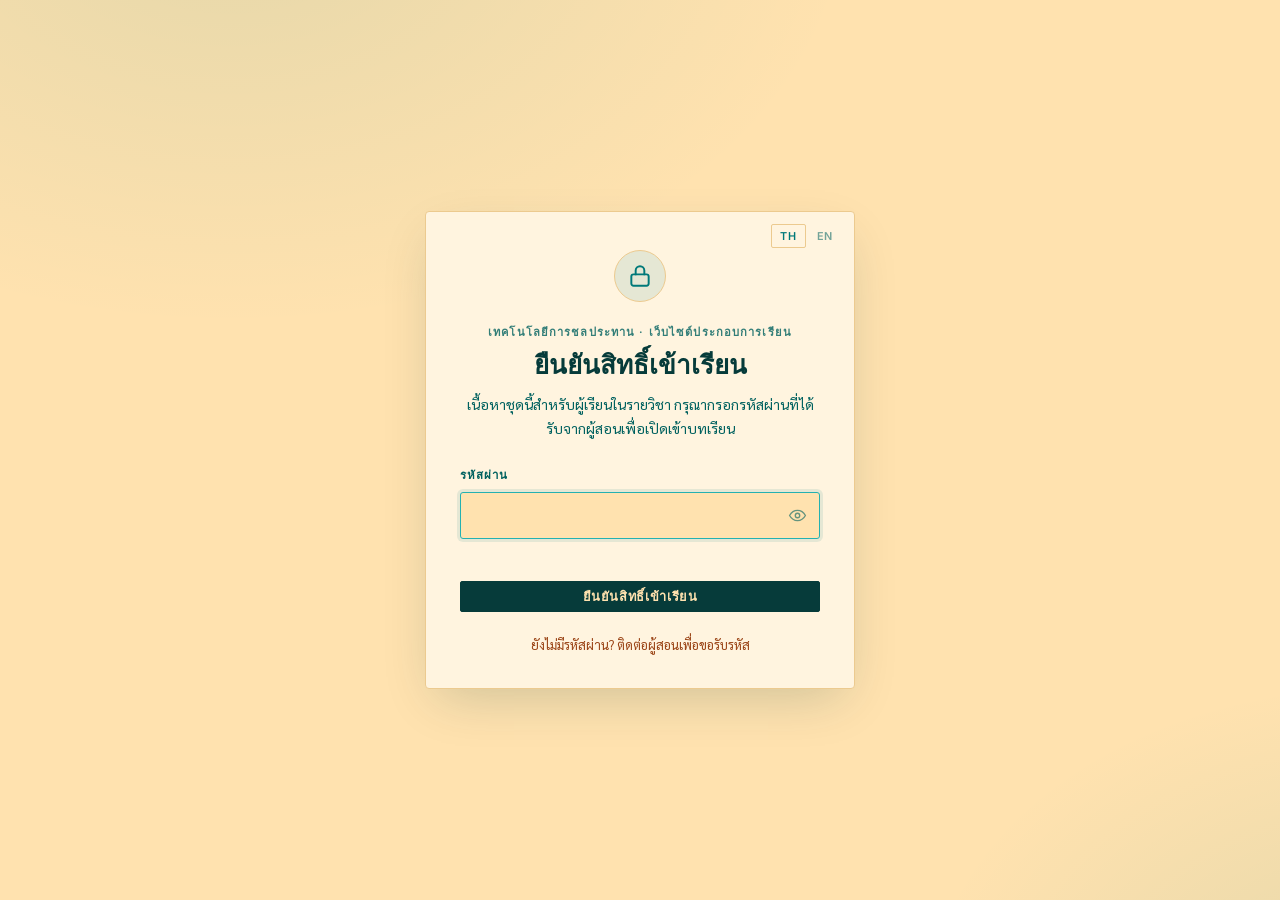
==== commit 5a76c424: "Add a passcode gate in front of the lessons Students now enter a passcode before any page opens. The" ====
--- a/ch01.html
+++ b/ch01.html
@@ -9,6 +9,10 @@
 <link href="https://fonts.googleapis.com/css2?family=Inter:wght@400;500;600;700&family=JetBrains+Mono:wght@400;500;600&family=Playfair+Display:ital,wght@0,400;0,700;1,400;1,700&family=Sarabun:wght@400;500;700&display=swap" rel="stylesheet" />
 <link rel="stylesheet" href="css/theme.css" />
 <link rel="stylesheet" href="css/style.css" />
+<link rel="stylesheet" href="css/gate.css" />
+<!-- ประตูยืนยันสิทธิ์เข้าเรียน โหลดแบบ synchronous ใน head เพื่อไม่ให้เห็นเนื้อหาแวบหนึ่งก่อนถูกล็อก
+     Access gate: loaded synchronously in <head> so the lesson never flashes before the lock. -->
+<script src="js/gate.js"></script>
 </head>
 <body data-chapter="ch01">
 
--- a/css/gate.css
+++ b/css/gate.css
@@ -0,0 +1,341 @@
+/* ============================================================
+   gate.css — หน้าตาของประตูยืนยันสิทธิ์ / Access gate styling
+   ใช้ตัวแปรสีและฟอนต์ชุดเดียวกับทั้งเว็บใน css/theme.css
+   Uses the same colour and font tokens as the rest of the site.
+   ============================================================ */
+
+/* ---------- 1. ซ่อนเนื้อหาระหว่างที่ยังล็อกอยู่ / Hide the page while locked ----------
+   js/gate.js ใส่ data-locked ไว้ที่ <html> ตั้งแต่ยังอยู่ใน <head>
+   ทำให้บทเรียนไม่ปรากฏแวบหนึ่งก่อนโมดอลจะขึ้น
+   gate.js sets data-locked on <html> from inside <head>, so the lesson never
+   flashes into view before the modal arrives. */
+
+html[data-locked] {
+  overflow: hidden;                       /* กันการเลื่อนหน้าอยู่หลังโมดอล */
+}
+
+html[data-locked] body > *:not(.gate):not(.gate-toast) {
+  display: none !important;
+}
+
+/* ---------- 2. ฉากหลัง / The overlay ---------- */
+
+.gate {
+  position: fixed;
+  inset: 0;
+  z-index: 9999;
+  display: grid;
+  place-items: center;
+  padding: 24px 16px;                     /* กันขอบจอ 16px ตามทั้งเว็บ */
+  background: var(--bg);
+  overflow-y: auto;                       /* จอเตี้ยยังเลื่อนดูทั้งการ์ดได้ */
+  animation: gate-in .28s ease both;
+}
+
+/* ลายจาง ๆ ให้ฉากหลังไม่แบนจนเกินไป / a faint wash so the backdrop is not flat */
+.gate::before {
+  content: "";
+  position: absolute;
+  inset: 0;
+  background:
+    radial-gradient(60rem 40rem at 18% -10%, var(--th-tint), transparent 65%),
+    radial-gradient(48rem 34rem at 108% 112%, var(--th-tint), transparent 60%);
+  pointer-events: none;
+}
+
+.gate.is-going {
+  animation: gate-out .3s ease both;
+}
+
+@keyframes gate-in  { from { opacity: 0 }               to { opacity: 1 } }
+@keyframes gate-out { from { opacity: 1 } to { opacity: 0; visibility: hidden } }
+
+/* ---------- 3. การ์ด / The card ---------- */
+
+.gate-card {
+  position: relative;
+  width: min(430px, 100%);
+  background: var(--paper);
+  border: 1px solid var(--rule);
+  border-radius: 4px;
+  box-shadow: 0 18px 50px -12px var(--shadow);
+  padding: 38px 34px 30px;
+  text-align: center;
+  animation: gate-rise .34s cubic-bezier(.2, .7, .3, 1) both;
+}
+
+@keyframes gate-rise {
+  from { opacity: 0; transform: translateY(14px) }
+  to   { opacity: 1; transform: none }
+}
+
+/* ---------- 4. ปุ่มสลับภาษา มุมบนขวาของการ์ด / Language switch ---------- */
+
+.gate-lang {
+  position: absolute;
+  top: 12px;
+  right: 12px;
+  display: flex;
+  gap: 2px;
+}
+
+.gate-lang-btn {
+  font-family: var(--font-ui);
+  font-size: .68rem;
+  font-weight: 600;
+  letter-spacing: .06em;
+  padding: 4px 8px;
+  border: 1px solid transparent;
+  border-radius: 2px;
+  background: none;
+  color: var(--ink-soft);
+  opacity: .55;
+  cursor: pointer;
+  transition: opacity .15s, color .15s, border-color .15s;
+}
+
+.gate-lang-btn:hover          { opacity: .9 }
+.gate-lang-btn.active         { opacity: 1; color: var(--accent); border-color: var(--rule) }
+
+/* ---------- 5. หัวการ์ด / Card header ---------- */
+
+.gate-mark {
+  display: grid;
+  place-items: center;
+  width: 52px;
+  height: 52px;
+  margin: 0 auto 20px;
+  border: 1px solid var(--rule);
+  border-radius: 50%;
+  color: var(--accent);
+  background: var(--th-tint);
+}
+
+.gate-eyebrow {
+  font-family: var(--font-ui);
+  font-size: .7rem;
+  font-weight: 600;
+  letter-spacing: .1em;
+  text-transform: uppercase;
+  color: var(--ink-soft);
+  opacity: .8;
+  margin: 0 0 8px;
+}
+
+.gate-title {
+  font-family: var(--font-display);
+  font-size: 1.62rem;
+  font-weight: 700;
+  line-height: 1.25;
+  color: var(--ink);
+  margin: 0 0 10px;
+}
+
+.gate-lede {
+  font-family: var(--font-body);
+  font-size: .89rem;
+  line-height: 1.7;
+  color: var(--ink-soft);
+  margin: 0 0 24px;
+}
+
+/* ---------- 6. ฟอร์ม / The form ---------- */
+
+.gate-form { text-align: left }
+
+.gate-label {
+  display: block;
+  font-family: var(--font-ui);
+  font-size: .72rem;
+  font-weight: 600;
+  letter-spacing: .08em;
+  text-transform: uppercase;
+  color: var(--ink-soft);
+  margin-bottom: 7px;
+}
+
+/* ช่องกรอกกับปุ่มรูปตาวางซ้อนกัน จึงต้องมี position: relative ครอบ
+   The input and the eye button overlap, so the wrapper is the positioning context. */
+.gate-field {
+  position: relative;
+  display: flex;
+  align-items: center;
+}
+
+.gate-input {
+  width: 100%;
+  font-family: var(--font-mono);
+  font-size: .95rem;
+  letter-spacing: .04em;
+  color: var(--ink);
+  background: var(--bg);
+  border: 1px solid var(--rule);
+  border-radius: 3px;
+  padding: 12px 46px 12px 13px;           /* เว้นที่ด้านขวาให้ปุ่มรูปตา */
+  transition: border-color .15s, box-shadow .15s;
+}
+
+.gate-input:focus {
+  outline: none;
+  border-color: var(--accent-light);
+  box-shadow: 0 0 0 3px var(--th-tint);
+}
+
+/* ปุ่มรูปตา / eye toggle */
+.gate-eye {
+  position: absolute;
+  right: 6px;
+  display: grid;
+  place-items: center;
+  width: 34px;
+  height: 34px;
+  border: 0;
+  border-radius: 3px;
+  background: none;
+  color: var(--ink-soft);
+  opacity: .6;
+  cursor: pointer;
+  transition: opacity .15s, color .15s;
+}
+
+.gate-eye:hover { opacity: 1; color: var(--accent) }
+
+/* สลับไอคอนตามสถานะ: ปกติโชว์ "ตาเปิด", เมื่อกำลังแสดงรหัสโชว์ "ตาปิด"
+   Swap the icon: eye-open normally, eye-shut while the passcode is visible. */
+.gate-eye .gate-eye-shut           { display: none }
+.gate-eye.is-showing .gate-eye-open { display: none }
+.gate-eye.is-showing .gate-eye-shut { display: block }
+
+/* ข้อความสำหรับโปรแกรมอ่านหน้าจอเท่านั้น / screen-reader only */
+.gate-sr {
+  position: absolute;
+  width: 1px; height: 1px;
+  padding: 0; margin: -1px;
+  overflow: hidden;
+  clip: rect(0 0 0 0);
+  white-space: nowrap;
+  border: 0;
+}
+
+/* ---------- 7. ข้อความแจ้งรหัสผิด / The error message ---------- */
+
+.gate-error {
+  min-height: 1.15rem;                    /* จองที่ไว้ การ์ดจะได้ไม่กระตุกตอนข้อความขึ้น */
+  font-family: var(--font-body);
+  font-size: .82rem;
+  line-height: 1.4;
+  color: var(--bad);
+  margin: 9px 0 0;
+}
+
+.gate-submit {
+  width: 100%;
+  margin-top: 14px;
+  justify-content: center;
+}
+
+/* ---------- 8. เอฟเฟกต์สั่นเมื่อรหัสผิด / Shake on a wrong passcode ---------- */
+
+.gate-card.is-wrong {
+  animation: gate-shake .42s cubic-bezier(.36, .07, .19, .97) both;
+}
+
+.gate-card.is-wrong .gate-input {
+  border-color: var(--bad);
+}
+
+@keyframes gate-shake {
+  10%, 90% { transform: translateX(-2px) }
+  20%, 80% { transform: translateX(4px)  }
+  30%, 50%, 70% { transform: translateX(-7px) }
+  40%, 60% { transform: translateX(7px)  }
+  100%     { transform: none }
+}
+
+/* ---------- 9. ปุ่มขอรหัส และข้อความแนะนำ / Contact link and note ---------- */
+
+/* แอตทริบิวต์ hidden ต้องชนะกฎ display ที่เขียนไว้เอง ไม่งั้นซ่อนไม่ลง
+   The hidden attribute has to beat our own display rules, or it does nothing. */
+.gate [hidden] { display: none !important }
+
+.gate-help {
+  display: inline-block;
+  margin-top: 20px;
+  padding: 4px 2px;
+  font-family: var(--font-body);
+  font-size: .82rem;
+  color: var(--link);
+  background: none;
+  border: 0;
+  border-bottom: 1px solid transparent;
+  cursor: pointer;
+  transition: border-color .15s;
+}
+
+.gate-help:hover { border-bottom-color: var(--link) }
+
+.gate-note {
+  margin: 18px 0 0;
+  padding: 12px 14px;
+  font-family: var(--font-body);
+  font-size: .82rem;
+  line-height: 1.65;
+  text-align: left;
+  color: var(--ink-soft);
+  background: var(--th-tint);
+  border-left: 2px solid var(--accent);
+  border-radius: 2px;
+}
+
+/* ---------- 10. แถบแจ้งผลสำเร็จ / Success toast ---------- */
+
+.gate-toast {
+  position: fixed;
+  left: 50%;
+  bottom: 30px;
+  z-index: 10000;
+  display: flex;
+  align-items: center;
+  gap: 9px;
+  padding: 12px 18px;
+  font-family: var(--font-body);
+  font-size: .87rem;
+  color: var(--bg);
+  background: var(--ink);
+  border-radius: 3px;
+  box-shadow: 0 12px 30px -8px var(--shadow);
+  animation: toast-in .32s cubic-bezier(.2, .7, .3, 1) both;
+}
+
+.gate-toast svg    { color: var(--accent-light); flex: none }
+.gate-toast.is-going { animation: toast-out .38s ease both }
+
+@keyframes toast-in {
+  from { opacity: 0; transform: translate(-50%, 14px) }
+  to   { opacity: 1; transform: translate(-50%, 0) }
+}
+
+@keyframes toast-out {
+  from { opacity: 1; transform: translate(-50%, 0) }
+  to   { opacity: 0; transform: translate(-50%, 10px) }
+}
+
+/* ---------- 11. จอเล็ก / Small screens ---------- */
+
+@media (max-width: 480px) {
+  .gate-card  { padding: 32px 22px 26px }
+  .gate-title { font-size: 1.4rem }
+  .gate-lede  { font-size: .85rem }
+}
+
+/* ---------- 12. เคารพการตั้งค่าลดการเคลื่อนไหว / Respect reduced motion ----------
+   ผู้ใช้บางคนตั้งระบบไว้ให้ลดอนิเมชัน เช่น คนที่เวียนศีรษะจากการเคลื่อนไหวบนจอ
+   Some people set their system to reduce motion — honour that. */
+
+@media (prefers-reduced-motion: reduce) {
+  .gate, .gate-card, .gate-toast,
+  .gate.is-going, .gate-card.is-wrong, .gate-toast.is-going {
+    animation: none !important;
+  }
+  .gate.is-going { opacity: 0 }
+}
